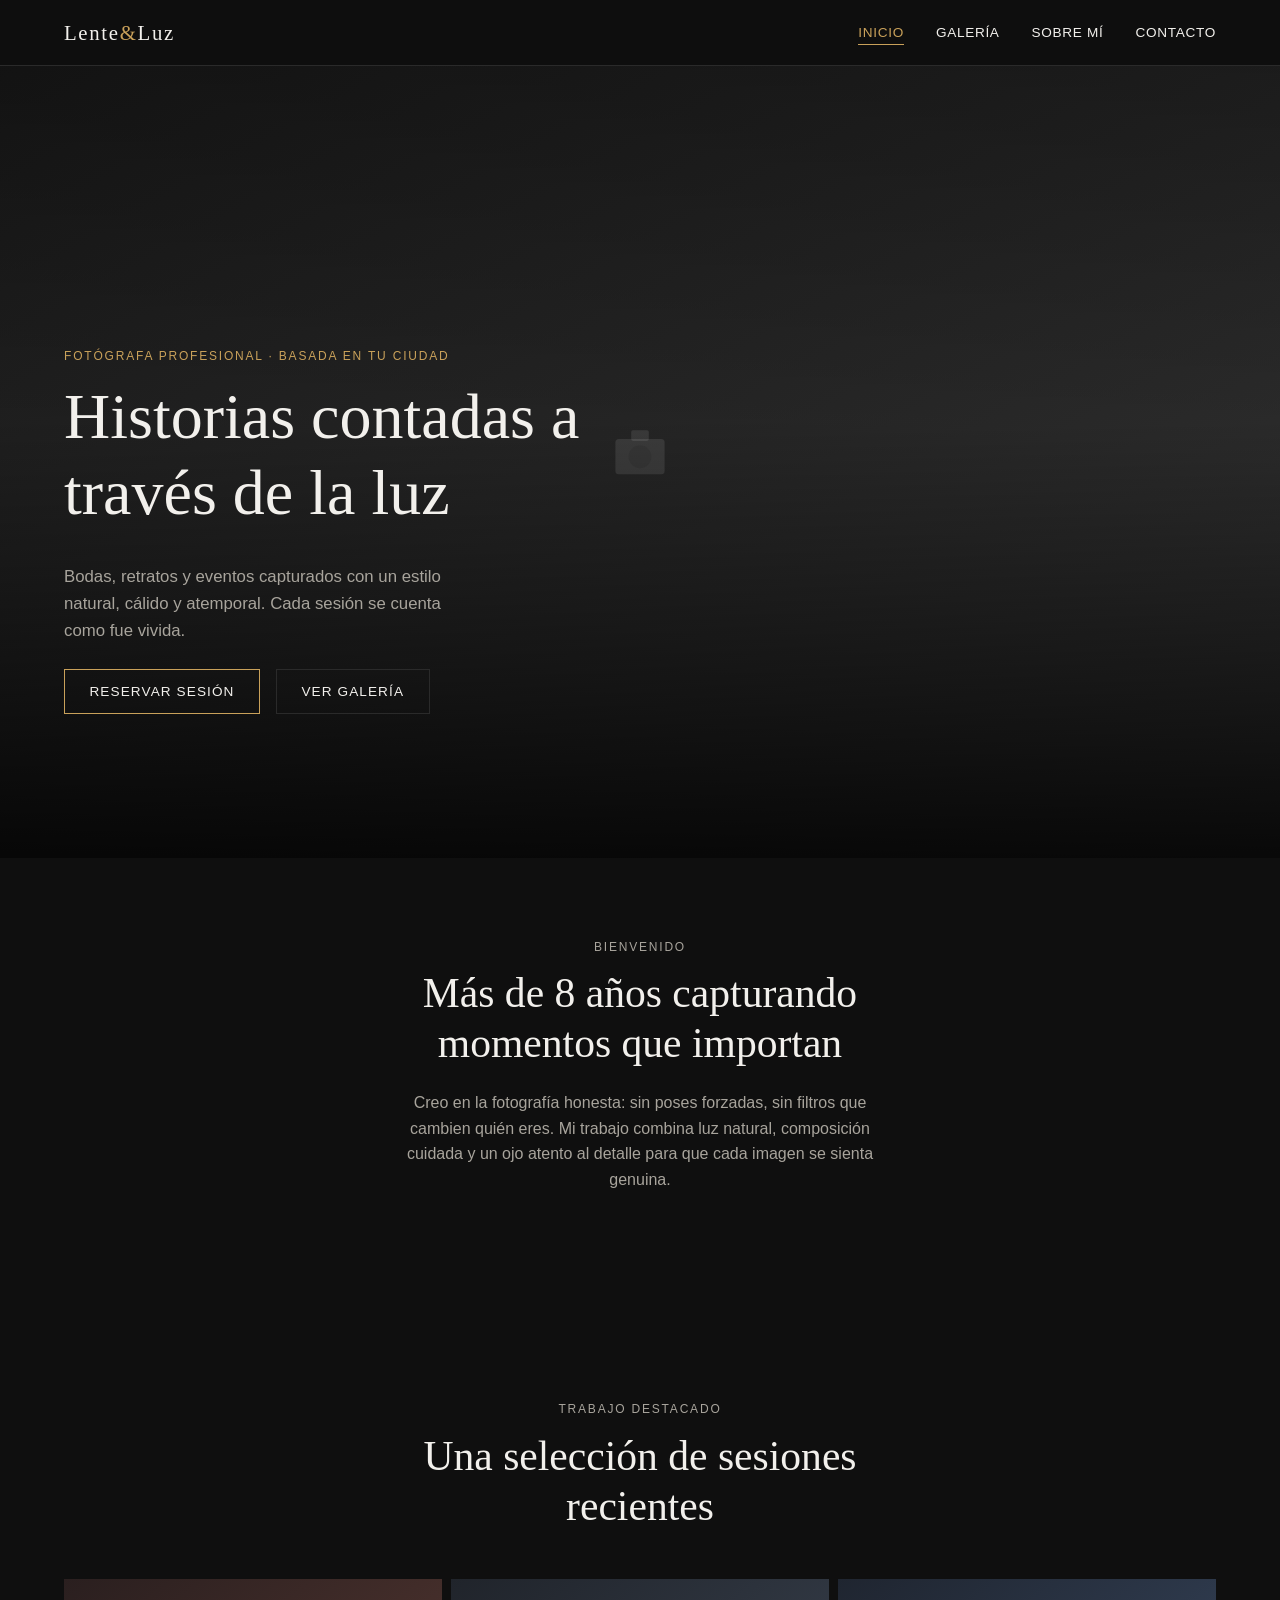
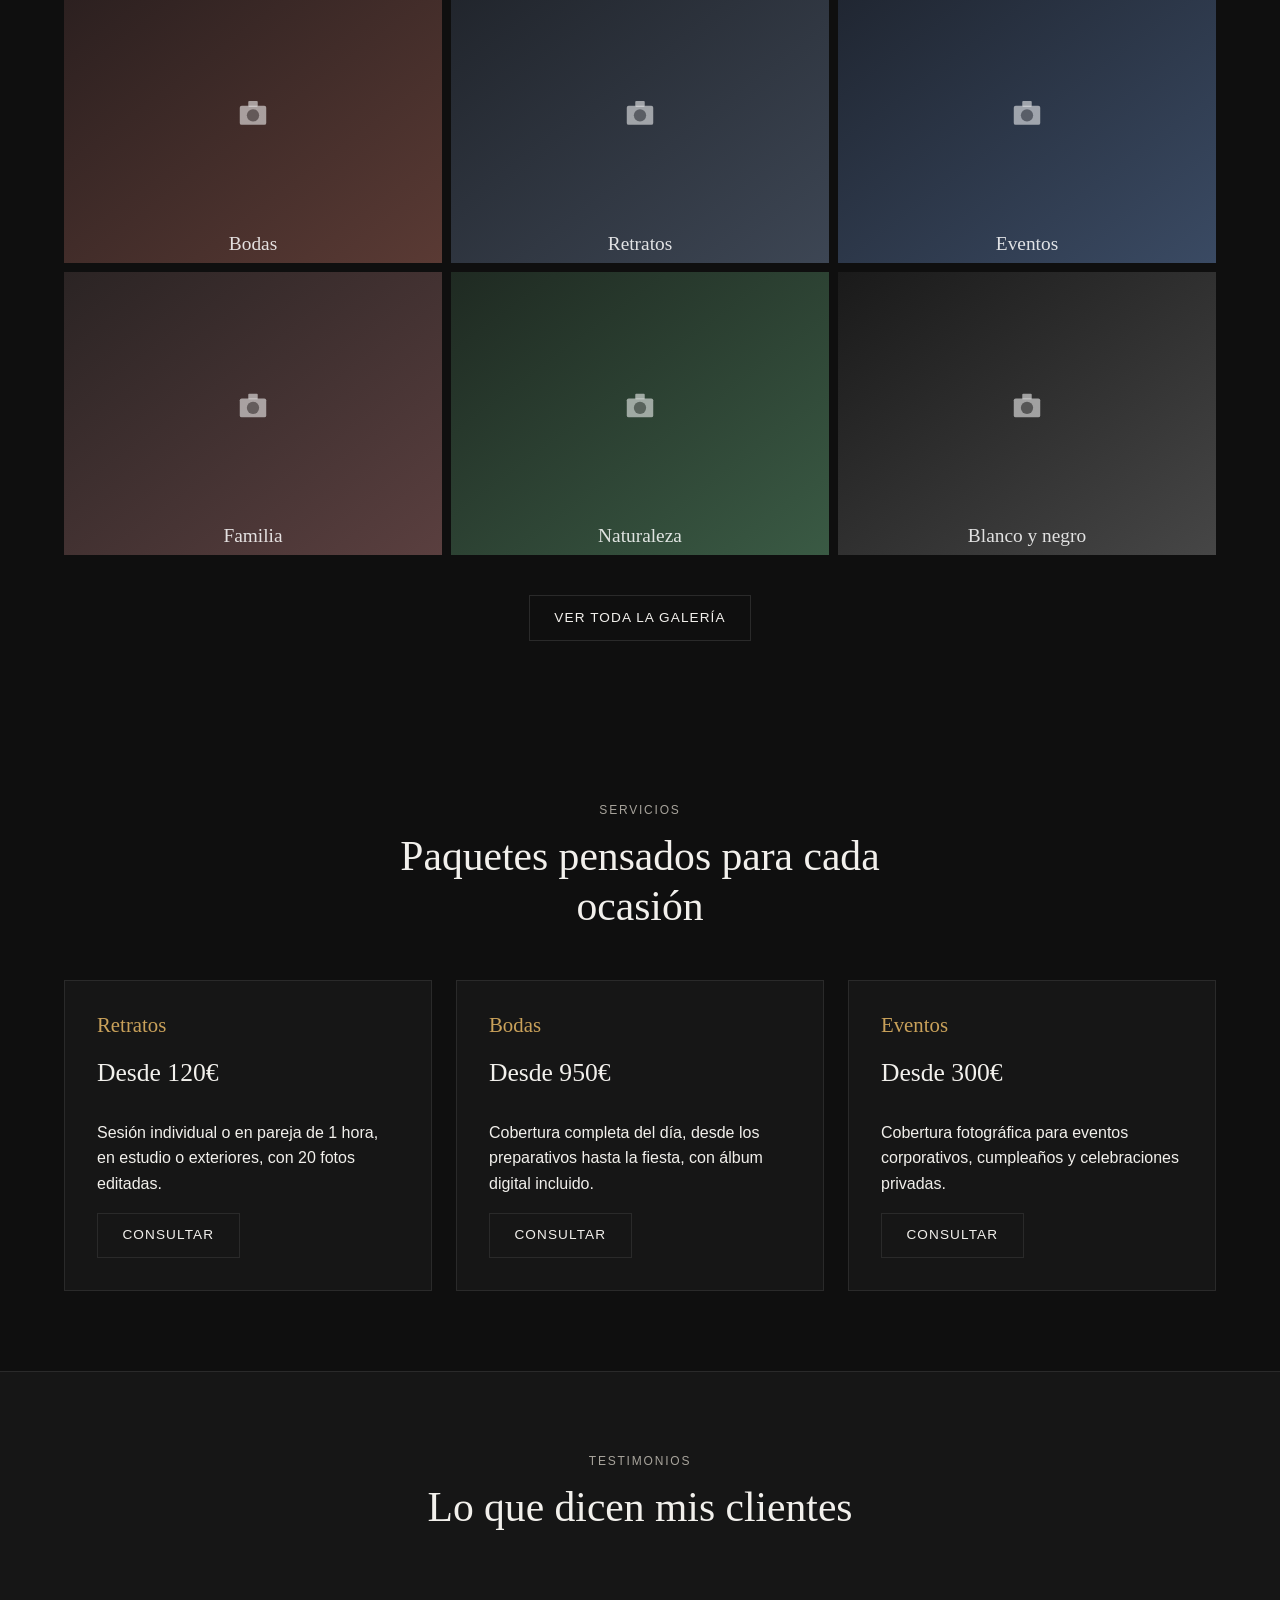
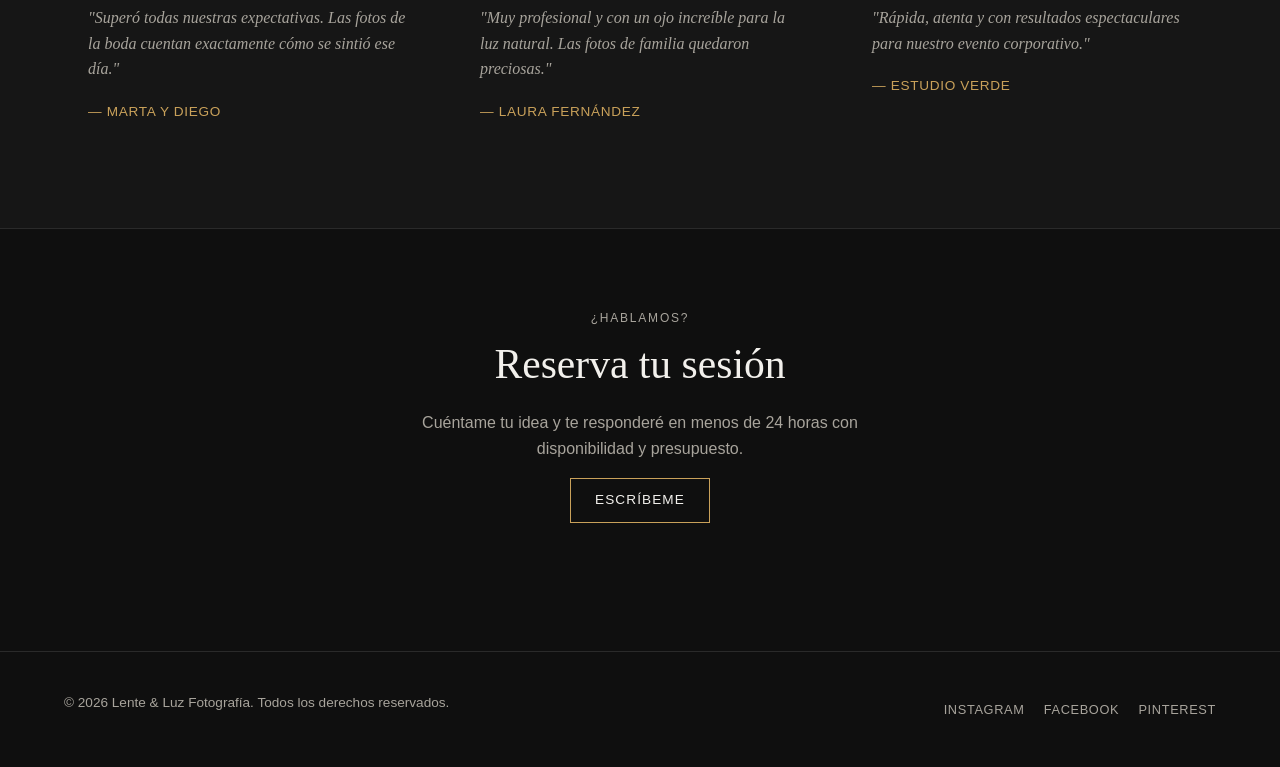
==== index.html @ ced71c70 "Add photography business website Static, dependency-free site (HTML/CSS/vanilla JS) with home, galle" ====
<!DOCTYPE html>
<html lang="es" class="no-js">
<head>
  <meta charset="UTF-8" />
  <meta name="viewport" content="width=device-width, initial-scale=1.0" />
  <title>Lente &amp; Luz Fotografía — Fotógrafa profesional</title>
  <meta name="description" content="Fotografía de bodas, retratos y eventos con un estilo natural y atemporal. Reserva tu sesión hoy." />
  <link rel="icon" href="images/placeholder-6.svg" type="image/svg+xml" />
  <link rel="stylesheet" href="css/style.css" />
  <script>document.documentElement.classList.replace("no-js","js");</script>
</head>
<body>
  <header class="site-header">
    <nav class="nav">
      <a href="index.html" class="nav__brand">Lente<span>&amp;</span>Luz</a>
      <button class="nav__toggle" aria-label="Abrir menú" aria-expanded="false">☰</button>
      <ul class="nav__links">
        <li><a href="index.html" aria-current="page">Inicio</a></li>
        <li><a href="galeria.html">Galería</a></li>
        <li><a href="sobre-mi.html">Sobre mí</a></li>
        <li><a href="contacto.html">Contacto</a></li>
      </ul>
    </nav>
  </header>

  <main>
    <section class="hero" style="background-image: url('images/hero.svg');">
      <div class="hero__content">
        <p class="eyebrow">Fotógrafa profesional · Basada en tu ciudad</p>
        <h1>Historias contadas a través de la luz</h1>
        <p class="hero__tagline">Bodas, retratos y eventos capturados con un estilo natural, cálido y atemporal. Cada sesión se cuenta como fue vivida.</p>
        <div class="hero__actions">
          <a href="contacto.html" class="btn">Reservar sesión</a>
          <a href="galeria.html" class="btn btn--ghost">Ver galería</a>
        </div>
      </div>
    </section>

    <section class="intro">
      <div class="container section-heading reveal">
        <p class="eyebrow">Bienvenido</p>
        <h2>Más de 8 años capturando momentos que importan</h2>
        <p>Creo en la fotografía honesta: sin poses forzadas, sin filtros que cambien quién eres. Mi trabajo combina luz natural, composición cuidada y un ojo atento al detalle para que cada imagen se sienta genuina.</p>
      </div>
    </section>

    <section class="featured">
      <div class="container">
        <div class="section-heading reveal">
          <p class="eyebrow">Trabajo destacado</p>
          <h2>Una selección de sesiones recientes</h2>
        </div>
        <div class="gallery-grid reveal">
          <a class="gallery-item" href="galeria.html">
            <img src="images/placeholder-2.svg" alt="Sesión de boda al atardecer" loading="lazy" width="800" height="600" />
            <span class="gallery-item__caption">Bodas</span>
          </a>
          <a class="gallery-item" href="galeria.html">
            <img src="images/placeholder-1.svg" alt="Retrato en estudio con luz natural" loading="lazy" width="800" height="600" />
            <span class="gallery-item__caption">Retratos</span>
          </a>
          <a class="gallery-item" href="galeria.html">
            <img src="images/placeholder-4.svg" alt="Cobertura de evento corporativo" loading="lazy" width="800" height="600" />
            <span class="gallery-item__caption">Eventos</span>
          </a>
          <a class="gallery-item" href="galeria.html">
            <img src="images/placeholder-9.svg" alt="Sesión familiar en exteriores" loading="lazy" width="800" height="600" />
            <span class="gallery-item__caption">Familia</span>
          </a>
          <a class="gallery-item" href="galeria.html">
            <img src="images/placeholder-3.svg" alt="Paisaje natural al amanecer" loading="lazy" width="800" height="600" />
            <span class="gallery-item__caption">Naturaleza</span>
          </a>
          <a class="gallery-item" href="galeria.html">
            <img src="images/placeholder-6.svg" alt="Retrato artístico en blanco y negro" loading="lazy" width="800" height="600" />
            <span class="gallery-item__caption">Blanco y negro</span>
          </a>
        </div>
        <div style="text-align:center; margin-top: 2.5rem;">
          <a href="galeria.html" class="btn btn--ghost">Ver toda la galería</a>
        </div>
      </div>
    </section>

    <section class="services">
      <div class="container">
        <div class="section-heading reveal">
          <p class="eyebrow">Servicios</p>
          <h2>Paquetes pensados para cada ocasión</h2>
        </div>
        <div class="services-grid reveal">
          <div class="service-card">
            <h3>Retratos</h3>
            <span class="price">Desde 120€</span>
            <p>Sesión individual o en pareja de 1 hora, en estudio o exteriores, con 20 fotos editadas.</p>
            <a href="contacto.html" class="btn btn--ghost">Consultar</a>
          </div>
          <div class="service-card">
            <h3>Bodas</h3>
            <span class="price">Desde 950€</span>
            <p>Cobertura completa del día, desde los preparativos hasta la fiesta, con álbum digital incluido.</p>
            <a href="contacto.html" class="btn btn--ghost">Consultar</a>
          </div>
          <div class="service-card">
            <h3>Eventos</h3>
            <span class="price">Desde 300€</span>
            <p>Cobertura fotográfica para eventos corporativos, cumpleaños y celebraciones privadas.</p>
            <a href="contacto.html" class="btn btn--ghost">Consultar</a>
          </div>
        </div>
      </div>
    </section>

    <section class="testimonials">
      <div class="container">
        <div class="section-heading reveal">
          <p class="eyebrow">Testimonios</p>
          <h2>Lo que dicen mis clientes</h2>
        </div>
        <div class="testimonial-grid reveal">
          <div class="testimonial">
            <p>"Superó todas nuestras expectativas. Las fotos de la boda cuentan exactamente cómo se sintió ese día."</p>
            <cite>— Marta y Diego</cite>
          </div>
          <div class="testimonial">
            <p>"Muy profesional y con un ojo increíble para la luz natural. Las fotos de familia quedaron preciosas."</p>
            <cite>— Laura Fernández</cite>
          </div>
          <div class="testimonial">
            <p>"Rápida, atenta y con resultados espectaculares para nuestro evento corporativo."</p>
            <cite>— Estudio Verde</cite>
          </div>
        </div>
      </div>
    </section>

    <section class="cta">
      <div class="container section-heading reveal">
        <p class="eyebrow">¿Hablamos?</p>
        <h2>Reserva tu sesión</h2>
        <p>Cuéntame tu idea y te responderé en menos de 24 horas con disponibilidad y presupuesto.</p>
        <a href="contacto.html" class="btn">Escríbeme</a>
      </div>
    </section>
  </main>

  <footer class="site-footer">
    <div class="container footer-grid">
      <p>&copy; 2026 Lente &amp; Luz Fotografía. Todos los derechos reservados.</p>
      <ul class="footer-social">
        <li><a href="#" target="_blank" rel="noopener">Instagram</a></li>
        <li><a href="#" target="_blank" rel="noopener">Facebook</a></li>
        <li><a href="#" target="_blank" rel="noopener">Pinterest</a></li>
      </ul>
    </div>
  </footer>

  <script src="js/main.js"></script>
</body>
</html>
---- css/style.css ----
/* ============================================
   Variables y reinicio
   ============================================ */
:root {
  --bg: #0f0f0f;
  --bg-alt: #161616;
  --text: #f2f0ec;
  --text-muted: #a8a49c;
  --accent: #c9a15a;
  --border: #2a2a2a;
  --max-width: 1200px;
  --gap: 1.5rem;
  --font-serif: Georgia, "Times New Roman", serif;
  --font-sans: -apple-system, BlinkMacSystemFont, "Segoe UI", Roboto, Helvetica, Arial, sans-serif;
}

* {
  box-sizing: border-box;
}

html {
  scroll-behavior: smooth;
}

body {
  margin: 0;
  background: var(--bg);
  color: var(--text);
  font-family: var(--font-sans);
  line-height: 1.6;
  -webkit-font-smoothing: antialiased;
}

img {
  max-width: 100%;
  display: block;
}

a {
  color: inherit;
  text-decoration: none;
}

h1, h2, h3 {
  font-family: var(--font-serif);
  font-weight: 400;
  line-height: 1.2;
  margin: 0 0 0.5em;
}

p {
  margin: 0 0 1em;
}

.container {
  max-width: var(--max-width);
  margin: 0 auto;
  padding: 0 1.5rem;
}

.eyebrow {
  text-transform: uppercase;
  letter-spacing: 0.15em;
  font-size: 0.75rem;
  color: var(--accent);
}

.btn {
  display: inline-block;
  border: 1px solid var(--accent);
  color: var(--text);
  padding: 0.8em 1.8em;
  font-size: 0.85rem;
  letter-spacing: 0.08em;
  text-transform: uppercase;
  transition: background 0.25s ease, color 0.25s ease;
}

.btn:hover,
.btn:focus-visible {
  background: var(--accent);
  color: #1a1a1a;
}

.btn--ghost {
  border-color: var(--border);
}

.btn--ghost:hover,
.btn--ghost:focus-visible {
  background: var(--text);
  border-color: var(--text);
  color: #1a1a1a;
}

/* ============================================
   Encabezado / navegación
   ============================================ */
.site-header {
  position: sticky;
  top: 0;
  z-index: 50;
  background: rgba(15, 15, 15, 0.9);
  backdrop-filter: blur(6px);
  border-bottom: 1px solid var(--border);
}

.nav {
  display: flex;
  align-items: center;
  justify-content: space-between;
  padding: 1rem 1.5rem;
  max-width: var(--max-width);
  margin: 0 auto;
}

.nav__brand {
  font-family: var(--font-serif);
  font-size: 1.3rem;
  letter-spacing: 0.08em;
}

.nav__brand span {
  color: var(--accent);
}

.nav__links {
  display: flex;
  gap: 2rem;
  list-style: none;
  margin: 0;
  padding: 0;
  font-size: 0.85rem;
  letter-spacing: 0.05em;
  text-transform: uppercase;
}

.nav__links a {
  padding-bottom: 4px;
  border-bottom: 1px solid transparent;
  transition: border-color 0.2s ease, color 0.2s ease;
}

.nav__links a:hover,
.nav__links a[aria-current="page"] {
  color: var(--accent);
  border-color: var(--accent);
}

.nav__toggle {
  display: none;
  background: none;
  border: 1px solid var(--border);
  color: var(--text);
  font-size: 1.2rem;
  padding: 0.35em 0.6em;
  cursor: pointer;
}

@media (max-width: 720px) {
  .nav__toggle {
    display: block;
  }

  .nav__links {
    position: absolute;
    top: 100%;
    left: 0;
    right: 0;
    flex-direction: column;
    gap: 0;
    background: var(--bg-alt);
    border-bottom: 1px solid var(--border);
    max-height: 0;
    overflow: hidden;
    transition: max-height 0.25s ease;
  }

  .nav__links.is-open {
    max-height: 300px;
  }

  .nav__links a {
    display: block;
    padding: 1rem 1.5rem;
    border-bottom: 1px solid var(--border);
  }
}

/* ============================================
   Hero
   ============================================ */
.hero {
  position: relative;
  min-height: 88vh;
  display: flex;
  align-items: flex-end;
  background-size: cover;
  background-position: center;
  background-repeat: no-repeat;
}

.hero::after {
  content: "";
  position: absolute;
  inset: 0;
  background: linear-gradient(to top, rgba(0, 0, 0, 0.85) 0%, rgba(0, 0, 0, 0.15) 55%, rgba(0, 0, 0, 0.35) 100%);
}

.hero__content {
  position: relative;
  z-index: 1;
  padding: 3rem 1.5rem 4rem;
  max-width: var(--max-width);
  margin: 0 auto;
  width: 100%;
}

.hero h1 {
  font-size: clamp(2.2rem, 5vw, 4rem);
  max-width: 18ch;
}

.hero__tagline {
  color: var(--text-muted);
  max-width: 45ch;
  font-size: 1.05rem;
}

.hero__actions {
  display: flex;
  gap: 1rem;
  flex-wrap: wrap;
  margin-top: 1.5rem;
}

/* ============================================
   Secciones genéricas
   ============================================ */
section {
  padding: 5rem 0;
}

.section-heading {
  text-align: center;
  max-width: 60ch;
  margin: 0 auto 3rem;
}

.section-heading h2 {
  font-size: clamp(1.8rem, 3.5vw, 2.6rem);
}

.section-heading p {
  color: var(--text-muted);
}

/* ============================================
   Galería
   ============================================ */
.gallery-filters {
  display: flex;
  flex-wrap: wrap;
  justify-content: center;
  gap: 0.6rem;
  margin-bottom: 2.5rem;
}

.gallery-filters button {
  background: none;
  border: 1px solid var(--border);
  color: var(--text-muted);
  padding: 0.5em 1.2em;
  font-size: 0.8rem;
  text-transform: uppercase;
  letter-spacing: 0.05em;
  cursor: pointer;
  transition: all 0.2s ease;
}

.gallery-filters button:hover,
.gallery-filters button.is-active {
  border-color: var(--accent);
  color: var(--accent);
}

.gallery-grid {
  display: grid;
  grid-template-columns: repeat(3, 1fr);
  gap: 0.6rem;
}

@media (max-width: 860px) {
  .gallery-grid {
    grid-template-columns: repeat(2, 1fr);
  }
}

@media (max-width: 520px) {
  .gallery-grid {
    grid-template-columns: 1fr;
  }
}

.gallery-item {
  position: relative;
  overflow: hidden;
  aspect-ratio: 4 / 3;
  cursor: pointer;
  background: var(--bg-alt);
}

.gallery-item img {
  width: 100%;
  height: 100%;
  object-fit: cover;
  transition: transform 0.4s ease;
}

.gallery-item:hover img {
  transform: scale(1.06);
}

.gallery-item__caption {
  position: absolute;
  inset: auto 0 0 0;
  padding: 0.9rem 1rem;
  background: linear-gradient(to top, rgba(0, 0, 0, 0.8), transparent);
  font-size: 0.8rem;
  letter-spacing: 0.05em;
  text-transform: uppercase;
  opacity: 0;
  transform: translateY(8px);
  transition: opacity 0.25s ease, transform 0.25s ease;
}

.gallery-item:hover .gallery-item__caption {
  opacity: 1;
  transform: translateY(0);
}

/* Lightbox */
.lightbox {
  position: fixed;
  inset: 0;
  z-index: 100;
  display: none;
  align-items: center;
  justify-content: center;
  background: rgba(5, 5, 5, 0.94);
  padding: 2rem;
}

.lightbox.is-open {
  display: flex;
}

.lightbox img {
  max-width: 90vw;
  max-height: 80vh;
  object-fit: contain;
}

.lightbox__close,
.lightbox__prev,
.lightbox__next {
  position: absolute;
  background: none;
  border: 1px solid var(--border);
  color: var(--text);
  cursor: pointer;
  font-size: 1.4rem;
  padding: 0.4em 0.8em;
}

.lightbox__close {
  top: 1.5rem;
  right: 1.5rem;
}

.lightbox__prev {
  left: 1.5rem;
  top: 50%;
  transform: translateY(-50%);
}

.lightbox__next {
  right: 1.5rem;
  top: 50%;
  transform: translateY(-50%);
}

/* ============================================
   Sobre mí
   ============================================ */
.about-grid {
  display: grid;
  grid-template-columns: 0.9fr 1.1fr;
  gap: 3rem;
  align-items: center;
}

@media (max-width: 800px) {
  .about-grid {
    grid-template-columns: 1fr;
  }
}

.about-grid img {
  width: 100%;
}

.stats {
  display: flex;
  gap: 2.5rem;
  margin-top: 2rem;
  flex-wrap: wrap;
}

.stats__item strong {
  display: block;
  font-family: var(--font-serif);
  font-size: 2rem;
  color: var(--accent);
}

.stats__item span {
  font-size: 0.8rem;
  text-transform: uppercase;
  letter-spacing: 0.05em;
  color: var(--text-muted);
}

/* ============================================
   Servicios
   ============================================ */
.services-grid {
  display: grid;
  grid-template-columns: repeat(3, 1fr);
  gap: var(--gap);
}

@media (max-width: 860px) {
  .services-grid {
    grid-template-columns: 1fr;
  }
}

.service-card {
  border: 1px solid var(--border);
  padding: 2rem;
  background: var(--bg-alt);
}

.service-card h3 {
  font-size: 1.3rem;
  color: var(--accent);
}

.service-card .price {
  display: block;
  margin: 0.6em 0 1em;
  font-family: var(--font-serif);
  font-size: 1.6rem;
}

/* ============================================
   Testimonios
   ============================================ */
.testimonials {
  background: var(--bg-alt);
  border-top: 1px solid var(--border);
  border-bottom: 1px solid var(--border);
}

.testimonial-grid {
  display: grid;
  grid-template-columns: repeat(3, 1fr);
  gap: var(--gap);
}

@media (max-width: 860px) {
  .testimonial-grid {
    grid-template-columns: 1fr;
  }
}

.testimonial {
  padding: 1.5rem;
}

.testimonial p {
  font-family: var(--font-serif);
  font-style: italic;
  color: var(--text-muted);
}

.testimonial cite {
  font-style: normal;
  font-size: 0.85rem;
  text-transform: uppercase;
  letter-spacing: 0.05em;
  color: var(--accent);
}

/* ============================================
   Contacto
   ============================================ */
.contact-grid {
  display: grid;
  grid-template-columns: 1fr 1fr;
  gap: 3rem;
}

@media (max-width: 800px) {
  .contact-grid {
    grid-template-columns: 1fr;
  }
}

.form-field {
  margin-bottom: 1.2rem;
}

.form-field label {
  display: block;
  font-size: 0.8rem;
  text-transform: uppercase;
  letter-spacing: 0.05em;
  color: var(--text-muted);
  margin-bottom: 0.4em;
}

.form-field input,
.form-field select,
.form-field textarea {
  width: 100%;
  background: var(--bg-alt);
  border: 1px solid var(--border);
  color: var(--text);
  padding: 0.7em 0.9em;
  font-family: inherit;
  font-size: 1rem;
}

.form-field input:focus,
.form-field select:focus,
.form-field textarea:focus {
  outline: none;
  border-color: var(--accent);
}

.form-note {
  font-size: 0.8rem;
  color: var(--text-muted);
  margin-top: 1rem;
}

.contact-info dt {
  color: var(--accent);
  text-transform: uppercase;
  font-size: 0.75rem;
  letter-spacing: 0.05em;
  margin-top: 1.4rem;
}

.contact-info dd {
  margin: 0.3em 0 0;
  color: var(--text-muted);
}

.contact-info dt:first-child {
  margin-top: 0;
}

/* ============================================
   Pie de página
   ============================================ */
.site-footer {
  border-top: 1px solid var(--border);
  padding: 2.5rem 0;
  color: var(--text-muted);
  font-size: 0.85rem;
}

.footer-grid {
  display: flex;
  justify-content: space-between;
  align-items: center;
  flex-wrap: wrap;
  gap: 1rem;
}

.footer-social {
  display: flex;
  gap: 1.2rem;
  list-style: none;
  padding: 0;
  margin: 0;
  text-transform: uppercase;
  letter-spacing: 0.05em;
  font-size: 0.8rem;
}

.footer-social a:hover {
  color: var(--accent);
}

/* ============================================
   Página interior (encabezado simple)
   ============================================ */
.page-header {
  padding: 4rem 0 2rem;
  text-align: center;
  border-bottom: 1px solid var(--border);
}

.page-header h1 {
  font-size: clamp(2rem, 4vw, 3rem);
}

.page-header p {
  color: var(--text-muted);
  max-width: 55ch;
  margin: 0 auto;
}

/* Utilidades */
.reveal {
  transition: opacity 0.6s ease, transform 0.6s ease;
}

/* Solo se oculta antes de aparecer si JS confirmó que puede revelarlo (ver clase "js" en <html>) */
html.js .reveal {
  opacity: 0;
  transform: translateY(16px);
}

html.js .reveal.is-visible {
  opacity: 1;
  transform: translateY(0);
}
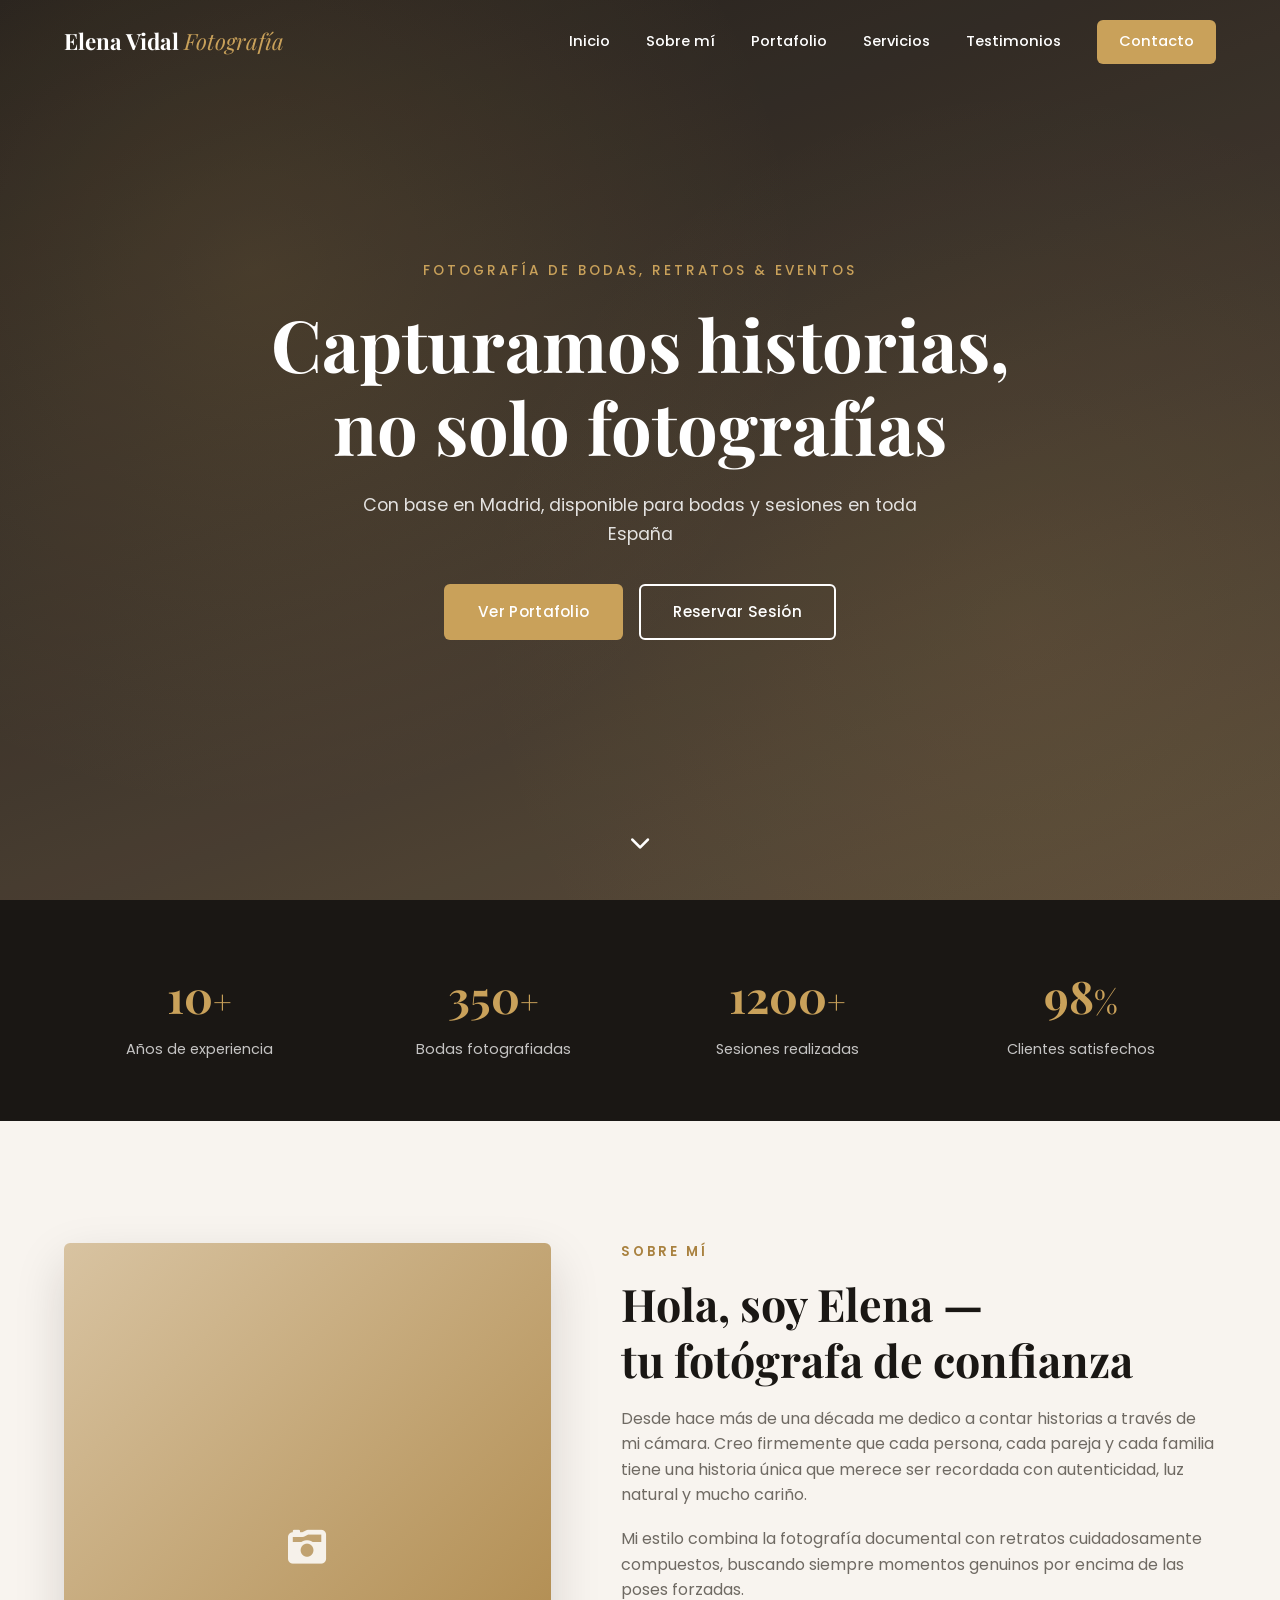
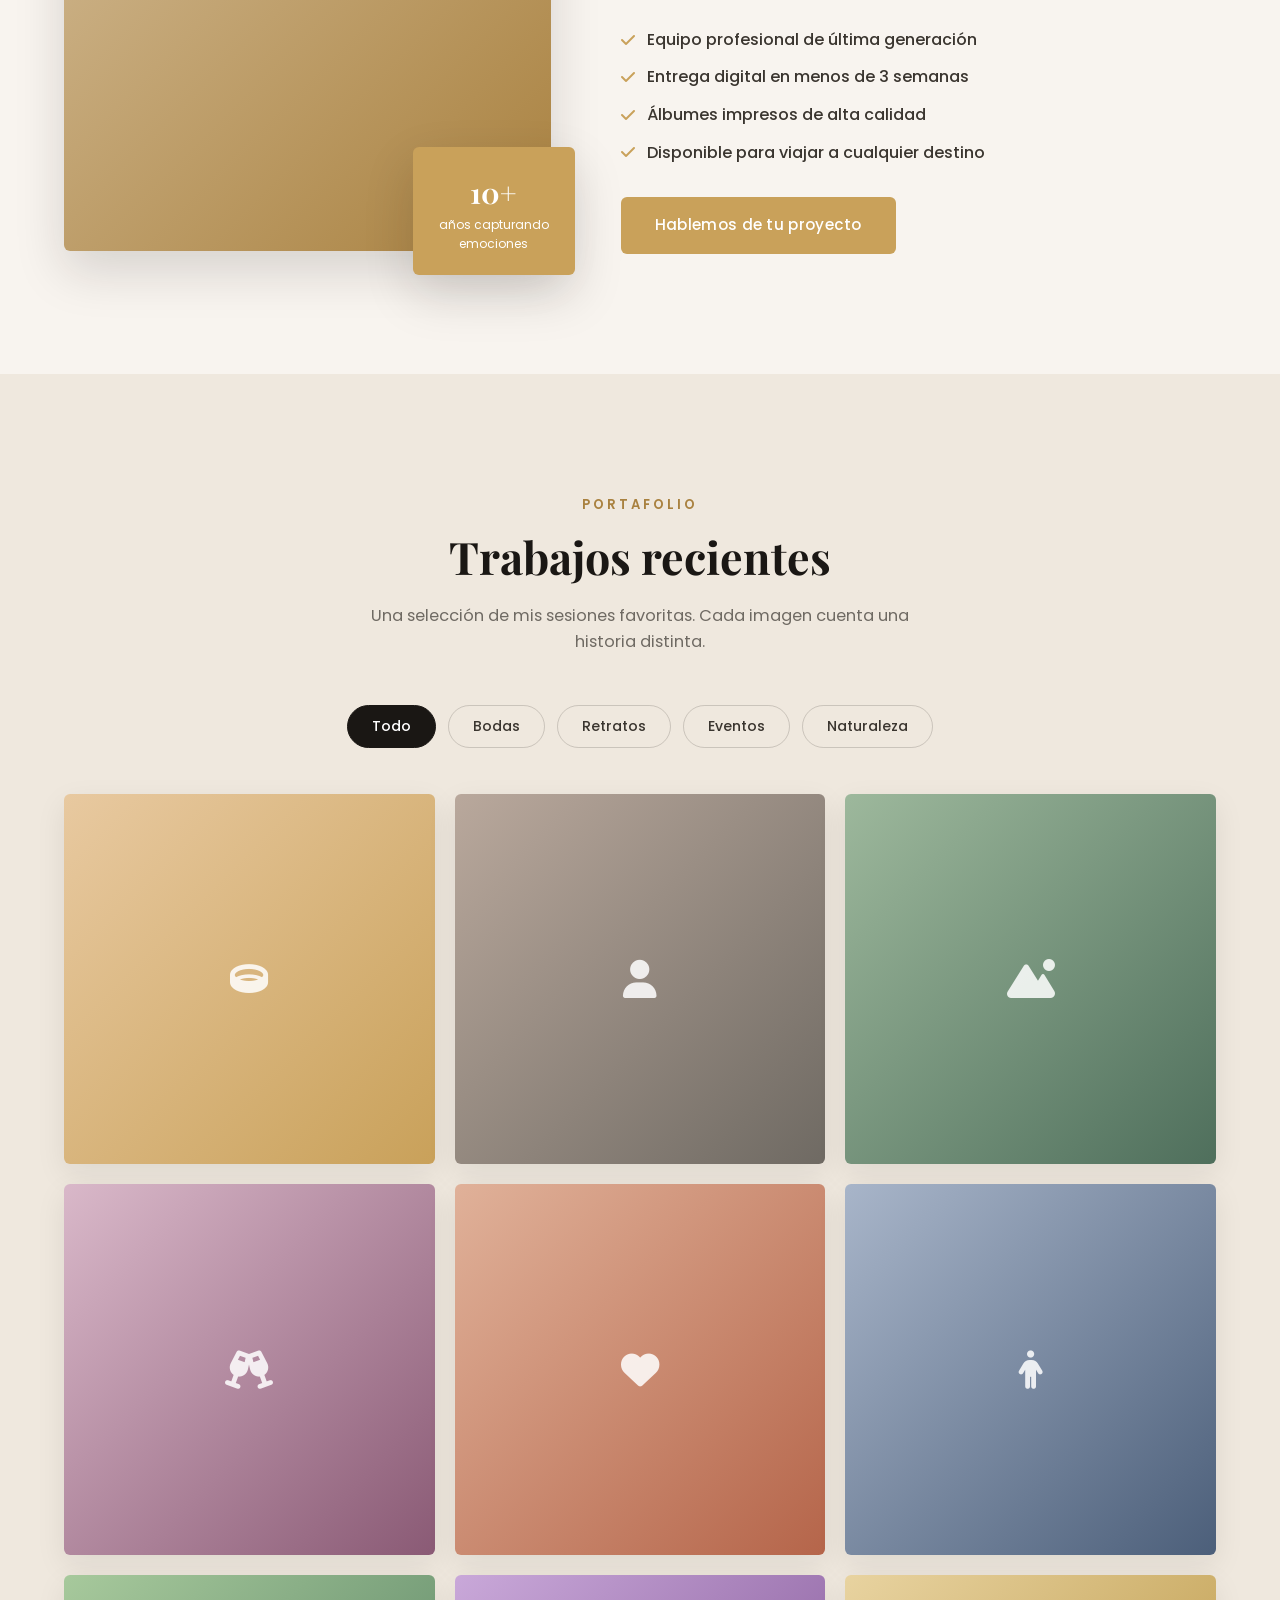
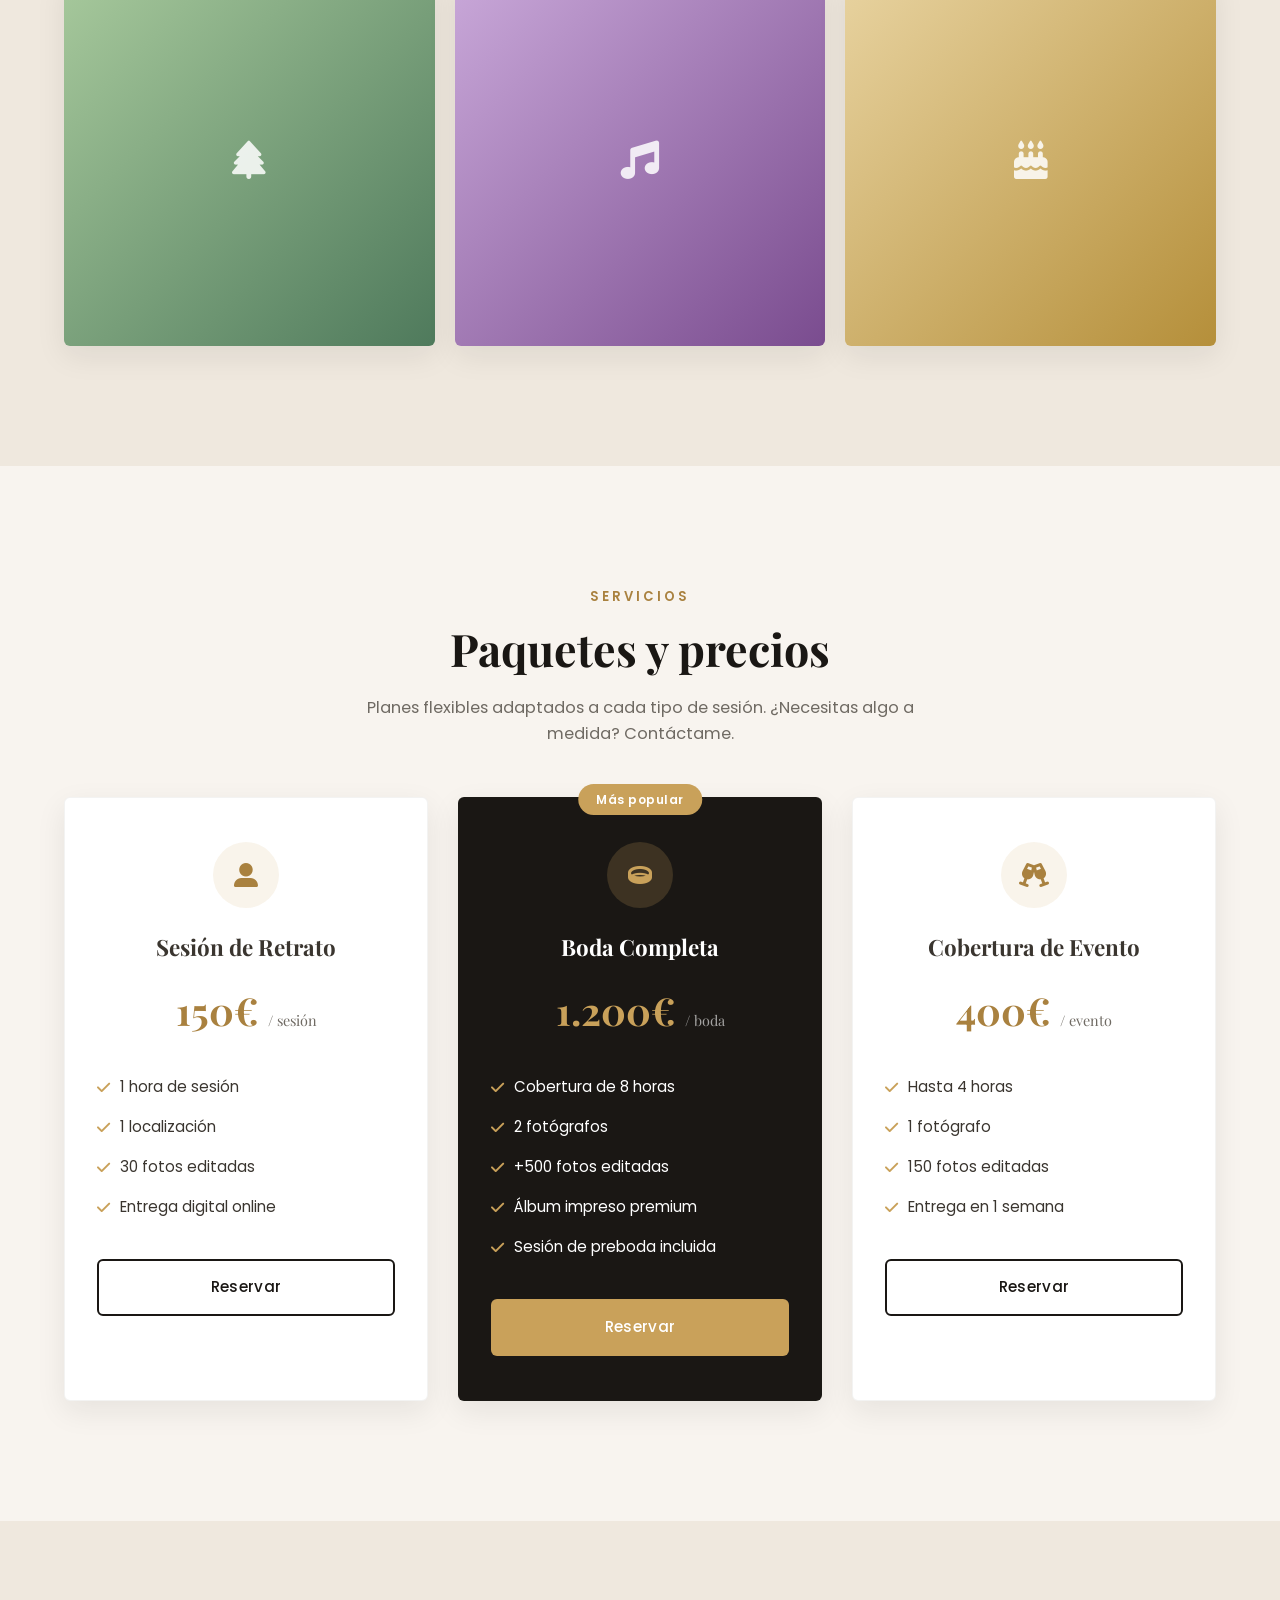
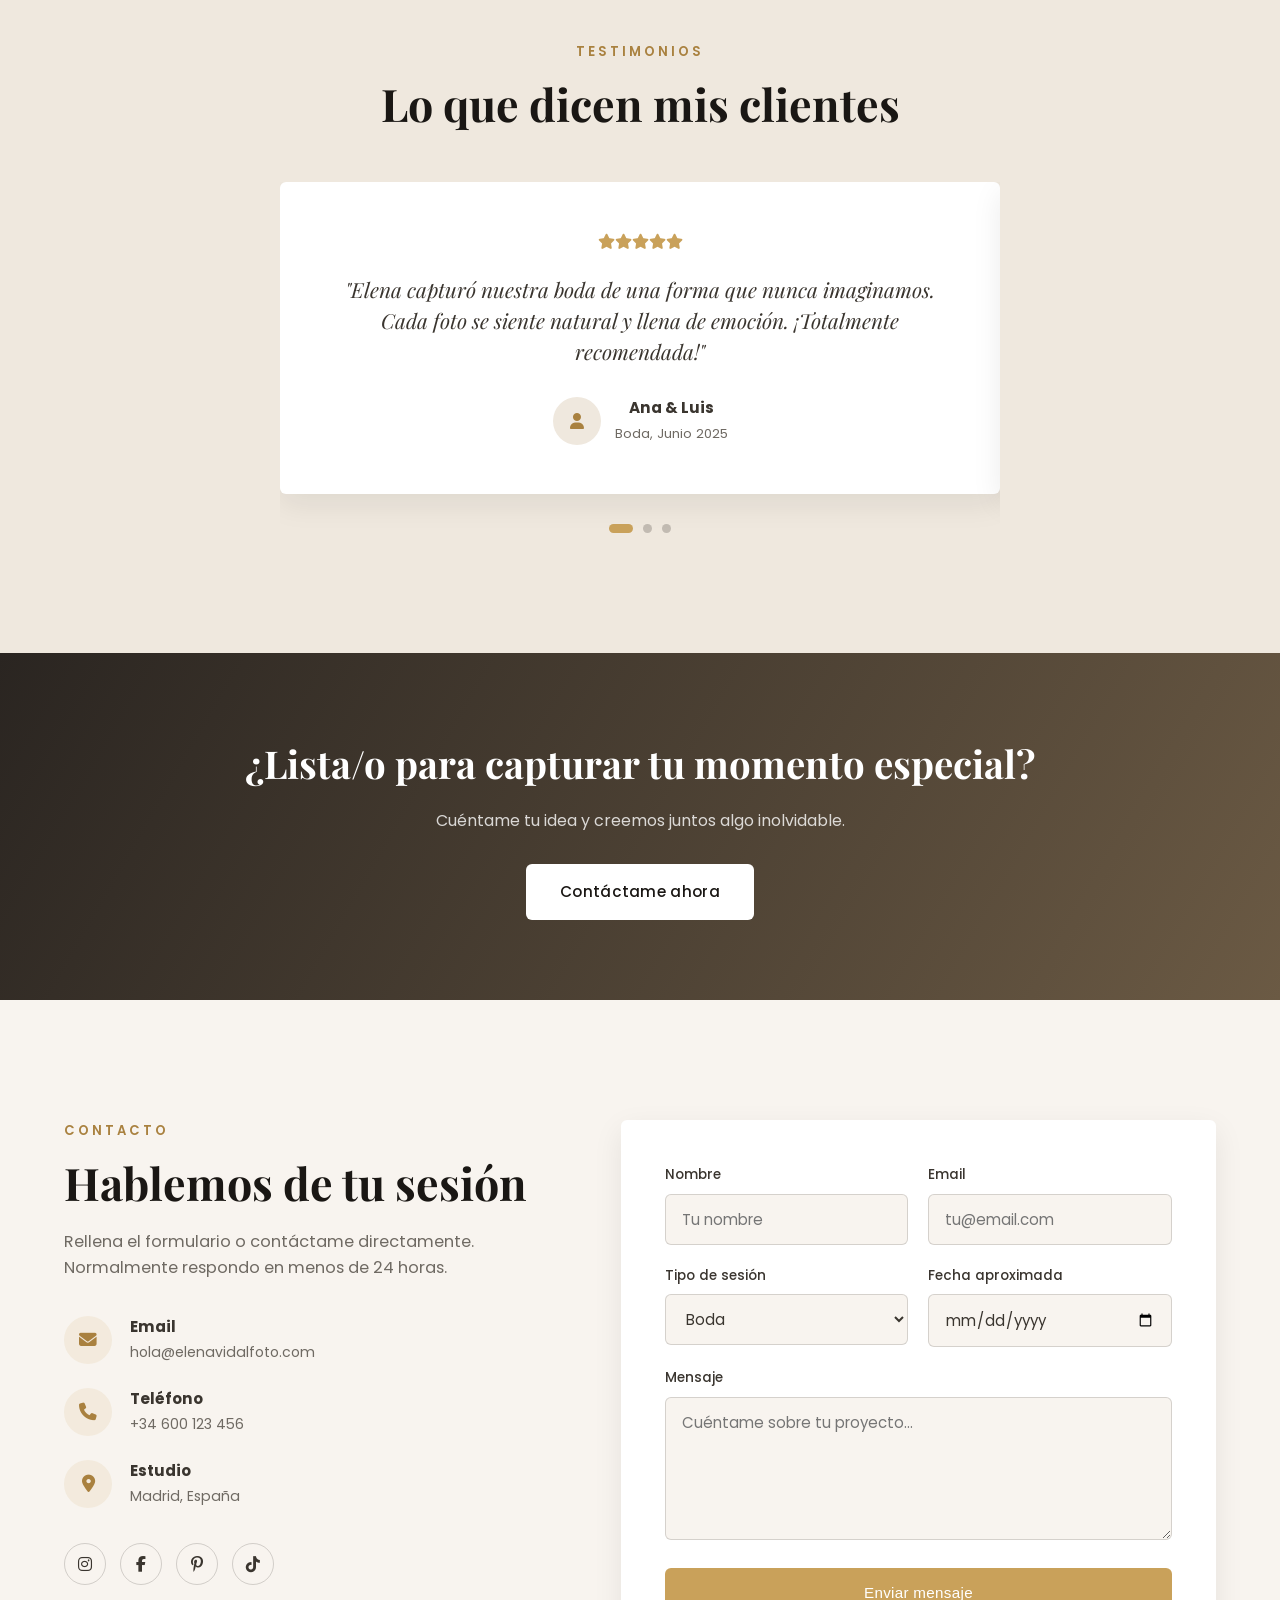
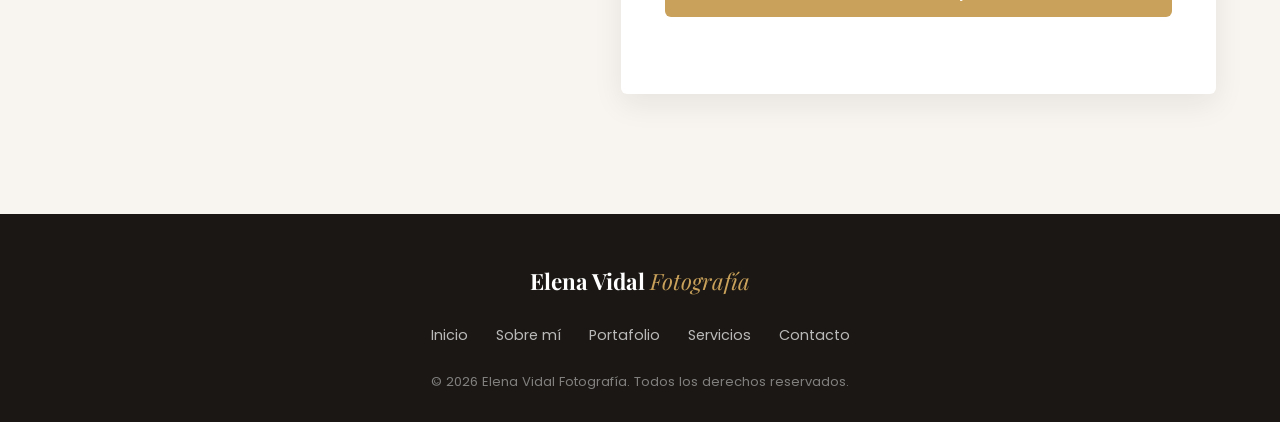
==== commit ac4a89df: "Add photography business website Static one-page site (HTML/CSS/JS, no build step) with hero, about," ====
--- a/index.html
+++ b/index.html
@@ -1,160 +1,366 @@
 <!DOCTYPE html>
-<html lang="es" class="no-js">
+<html lang="es">
 <head>
-  <meta charset="UTF-8" />
-  <meta name="viewport" content="width=device-width, initial-scale=1.0" />
-  <title>Lente &amp; Luz Fotografía — Fotógrafa profesional</title>
-  <meta name="description" content="Fotografía de bodas, retratos y eventos con un estilo natural y atemporal. Reserva tu sesión hoy." />
-  <link rel="icon" href="images/placeholder-6.svg" type="image/svg+xml" />
-  <link rel="stylesheet" href="css/style.css" />
-  <script>document.documentElement.classList.replace("no-js","js");</script>
+<meta charset="UTF-8">
+<meta name="viewport" content="width=device-width, initial-scale=1.0">
+<title>Elena Vidal Fotografía | Fotógrafa Profesional</title>
+<meta name="description" content="Fotógrafa profesional especializada en bodas, retratos y eventos. Capturando momentos que duran para siempre.">
+
+<link rel="preconnect" href="https://fonts.googleapis.com">
+<link rel="preconnect" href="https://fonts.gstatic.com" crossorigin>
+<link href="https://fonts.googleapis.com/css2?family=Playfair+Display:wght@400;500;600;700;800&family=Poppins:wght@300;400;500;600;700&display=swap" rel="stylesheet">
+<link rel="stylesheet" href="https://cdnjs.cloudflare.com/ajax/libs/font-awesome/6.5.1/css/all.min.css">
+<link rel="stylesheet" href="css/style.css">
 </head>
 <body>
-  <header class="site-header">
-    <nav class="nav">
-      <a href="index.html" class="nav__brand">Lente<span>&amp;</span>Luz</a>
-      <button class="nav__toggle" aria-label="Abrir menú" aria-expanded="false">☰</button>
-      <ul class="nav__links">
-        <li><a href="index.html" aria-current="page">Inicio</a></li>
-        <li><a href="galeria.html">Galería</a></li>
-        <li><a href="sobre-mi.html">Sobre mí</a></li>
-        <li><a href="contacto.html">Contacto</a></li>
+
+<!-- Preloader -->
+<div class="preloader" id="preloader">
+  <div class="preloader-camera"><i class="fa-solid fa-camera"></i></div>
+</div>
+
+<!-- Header -->
+<header class="header" id="header">
+  <div class="container header-inner">
+    <a href="#inicio" class="logo">Elena Vidal <span>Fotografía</span></a>
+    <nav class="nav" id="nav">
+      <a href="#inicio" class="nav-link">Inicio</a>
+      <a href="#sobre-mi" class="nav-link">Sobre mí</a>
+      <a href="#portafolio" class="nav-link">Portafolio</a>
+      <a href="#servicios" class="nav-link">Servicios</a>
+      <a href="#testimonios" class="nav-link">Testimonios</a>
+      <a href="#contacto" class="nav-link nav-cta">Contacto</a>
+    </nav>
+    <button class="hamburger" id="hamburger" aria-label="Abrir menú">
+      <span></span><span></span><span></span>
+    </button>
+  </div>
+</header>
+
+<!-- Hero -->
+<section class="hero" id="inicio">
+  <div class="hero-overlay"></div>
+  <div class="container hero-content" data-aos>
+    <p class="hero-kicker">Fotografía de bodas, retratos &amp; eventos</p>
+    <h1 class="hero-title">Capturamos historias,<br> no solo fotografías</h1>
+    <p class="hero-subtitle">Con base en Madrid, disponible para bodas y sesiones en toda España</p>
+    <div class="hero-actions">
+      <a href="#portafolio" class="btn btn-primary">Ver Portafolio</a>
+      <a href="#contacto" class="btn btn-outline">Reservar Sesión</a>
+    </div>
+  </div>
+  <a href="#sobre-mi" class="scroll-down" aria-label="Desplazarse hacia abajo"><i class="fa-solid fa-chevron-down"></i></a>
+</section>
+
+<!-- Stats strip -->
+<section class="stats">
+  <div class="container stats-grid">
+    <div class="stat-item" data-aos>
+      <span class="stat-number" data-count="10">0</span><span class="stat-plus">+</span>
+      <p>Años de experiencia</p>
+    </div>
+    <div class="stat-item" data-aos>
+      <span class="stat-number" data-count="350">0</span><span class="stat-plus">+</span>
+      <p>Bodas fotografiadas</p>
+    </div>
+    <div class="stat-item" data-aos>
+      <span class="stat-number" data-count="1200">0</span><span class="stat-plus">+</span>
+      <p>Sesiones realizadas</p>
+    </div>
+    <div class="stat-item" data-aos>
+      <span class="stat-number" data-count="98">0</span><span class="stat-plus">%</span>
+      <p>Clientes satisfechos</p>
+    </div>
+  </div>
+</section>
+
+<!-- Sobre mí -->
+<section class="about" id="sobre-mi">
+  <div class="container about-grid">
+    <div class="about-image" data-aos>
+      <div class="about-image-frame">
+        <div class="ph-image ph-portrait"><i class="fa-solid fa-camera-retro"></i></div>
+      </div>
+      <div class="about-badge">
+        <strong>10+</strong>
+        <span>años capturando emociones</span>
+      </div>
+    </div>
+    <div class="about-content" data-aos>
+      <p class="section-kicker">Sobre mí</p>
+      <h2 class="section-title">Hola, soy Elena — <br>tu fotógrafa de confianza</h2>
+      <p class="about-text">
+        Desde hace más de una década me dedico a contar historias a través de mi cámara.
+        Creo firmemente que cada persona, cada pareja y cada familia tiene una historia única
+        que merece ser recordada con autenticidad, luz natural y mucho cariño.
+      </p>
+      <p class="about-text">
+        Mi estilo combina la fotografía documental con retratos cuidadosamente compuestos,
+        buscando siempre momentos genuinos por encima de las poses forzadas.
+      </p>
+      <ul class="about-list">
+        <li><i class="fa-solid fa-check"></i> Equipo profesional de última generación</li>
+        <li><i class="fa-solid fa-check"></i> Entrega digital en menos de 3 semanas</li>
+        <li><i class="fa-solid fa-check"></i> Álbumes impresos de alta calidad</li>
+        <li><i class="fa-solid fa-check"></i> Disponible para viajar a cualquier destino</li>
       </ul>
+      <a href="#contacto" class="btn btn-primary">Hablemos de tu proyecto</a>
+    </div>
+  </div>
+</section>
+
+<!-- Portafolio -->
+<section class="portfolio" id="portafolio">
+  <div class="container">
+    <div class="section-header center" data-aos>
+      <p class="section-kicker">Portafolio</p>
+      <h2 class="section-title">Trabajos recientes</h2>
+      <p class="section-desc">Una selección de mis sesiones favoritas. Cada imagen cuenta una historia distinta.</p>
+    </div>
+
+    <div class="filters" data-aos>
+      <button class="filter-btn active" data-filter="all">Todo</button>
+      <button class="filter-btn" data-filter="bodas">Bodas</button>
+      <button class="filter-btn" data-filter="retratos">Retratos</button>
+      <button class="filter-btn" data-filter="eventos">Eventos</button>
+      <button class="filter-btn" data-filter="naturaleza">Naturaleza</button>
+    </div>
+
+    <div class="gallery" id="gallery">
+      <!-- Gallery items injected/duplicated via markup below -->
+      <div class="gallery-item" data-category="bodas" data-aos>
+        <div class="ph-image ph-1"><i class="fa-solid fa-ring"></i></div>
+        <div class="gallery-overlay"><span>Boda · Ana &amp; Luis</span><i class="fa-solid fa-expand"></i></div>
+      </div>
+      <div class="gallery-item" data-category="retratos" data-aos>
+        <div class="ph-image ph-2"><i class="fa-solid fa-user"></i></div>
+        <div class="gallery-overlay"><span>Retrato · Estudio</span><i class="fa-solid fa-expand"></i></div>
+      </div>
+      <div class="gallery-item" data-category="naturaleza" data-aos>
+        <div class="ph-image ph-3"><i class="fa-solid fa-mountain-sun"></i></div>
+        <div class="gallery-overlay"><span>Paisaje · Pirineos</span><i class="fa-solid fa-expand"></i></div>
+      </div>
+      <div class="gallery-item" data-category="eventos" data-aos>
+        <div class="ph-image ph-4"><i class="fa-solid fa-champagne-glasses"></i></div>
+        <div class="gallery-overlay"><span>Evento · Corporativo</span><i class="fa-solid fa-expand"></i></div>
+      </div>
+      <div class="gallery-item" data-category="bodas" data-aos>
+        <div class="ph-image ph-5"><i class="fa-solid fa-heart"></i></div>
+        <div class="gallery-overlay"><span>Boda · Marta &amp; Carlos</span><i class="fa-solid fa-expand"></i></div>
+      </div>
+      <div class="gallery-item" data-category="retratos" data-aos>
+        <div class="ph-image ph-6"><i class="fa-solid fa-person"></i></div>
+        <div class="gallery-overlay"><span>Retrato · Exterior</span><i class="fa-solid fa-expand"></i></div>
+      </div>
+      <div class="gallery-item" data-category="naturaleza" data-aos>
+        <div class="ph-image ph-7"><i class="fa-solid fa-tree"></i></div>
+        <div class="gallery-overlay"><span>Naturaleza · Bosque</span><i class="fa-solid fa-expand"></i></div>
+      </div>
+      <div class="gallery-item" data-category="eventos" data-aos>
+        <div class="ph-image ph-8"><i class="fa-solid fa-music"></i></div>
+        <div class="gallery-overlay"><span>Evento · Concierto</span><i class="fa-solid fa-expand"></i></div>
+      </div>
+      <div class="gallery-item" data-category="bodas" data-aos>
+        <div class="ph-image ph-9"><i class="fa-solid fa-cake-candles"></i></div>
+        <div class="gallery-overlay"><span>Boda · Celebración</span><i class="fa-solid fa-expand"></i></div>
+      </div>
+    </div>
+  </div>
+</section>
+
+<!-- Servicios -->
+<section class="services" id="servicios">
+  <div class="container">
+    <div class="section-header center" data-aos>
+      <p class="section-kicker">Servicios</p>
+      <h2 class="section-title">Paquetes y precios</h2>
+      <p class="section-desc">Planes flexibles adaptados a cada tipo de sesión. ¿Necesitas algo a medida? Contáctame.</p>
+    </div>
+
+    <div class="pricing-grid">
+      <div class="pricing-card" data-aos>
+        <div class="pricing-icon"><i class="fa-solid fa-user-large"></i></div>
+        <h3>Sesión de Retrato</h3>
+        <p class="pricing-price">150€ <span>/ sesión</span></p>
+        <ul class="pricing-features">
+          <li><i class="fa-solid fa-check"></i> 1 hora de sesión</li>
+          <li><i class="fa-solid fa-check"></i> 1 localización</li>
+          <li><i class="fa-solid fa-check"></i> 30 fotos editadas</li>
+          <li><i class="fa-solid fa-check"></i> Entrega digital online</li>
+        </ul>
+        <a href="#contacto" class="btn btn-outline btn-block">Reservar</a>
+      </div>
+
+      <div class="pricing-card featured" data-aos>
+        <span class="pricing-tag">Más popular</span>
+        <div class="pricing-icon"><i class="fa-solid fa-ring"></i></div>
+        <h3>Boda Completa</h3>
+        <p class="pricing-price">1.200€ <span>/ boda</span></p>
+        <ul class="pricing-features">
+          <li><i class="fa-solid fa-check"></i> Cobertura de 8 horas</li>
+          <li><i class="fa-solid fa-check"></i> 2 fotógrafos</li>
+          <li><i class="fa-solid fa-check"></i> +500 fotos editadas</li>
+          <li><i class="fa-solid fa-check"></i> Álbum impreso premium</li>
+          <li><i class="fa-solid fa-check"></i> Sesión de preboda incluida</li>
+        </ul>
+        <a href="#contacto" class="btn btn-primary btn-block">Reservar</a>
+      </div>
+
+      <div class="pricing-card" data-aos>
+        <div class="pricing-icon"><i class="fa-solid fa-champagne-glasses"></i></div>
+        <h3>Cobertura de Evento</h3>
+        <p class="pricing-price">400€ <span>/ evento</span></p>
+        <ul class="pricing-features">
+          <li><i class="fa-solid fa-check"></i> Hasta 4 horas</li>
+          <li><i class="fa-solid fa-check"></i> 1 fotógrafo</li>
+          <li><i class="fa-solid fa-check"></i> 150 fotos editadas</li>
+          <li><i class="fa-solid fa-check"></i> Entrega en 1 semana</li>
+        </ul>
+        <a href="#contacto" class="btn btn-outline btn-block">Reservar</a>
+      </div>
+    </div>
+  </div>
+</section>
+
+<!-- Testimonios -->
+<section class="testimonials" id="testimonios">
+  <div class="container">
+    <div class="section-header center" data-aos>
+      <p class="section-kicker">Testimonios</p>
+      <h2 class="section-title">Lo que dicen mis clientes</h2>
+    </div>
+
+    <div class="testimonial-slider" data-aos>
+      <div class="testimonial-track" id="testimonialTrack">
+        <div class="testimonial-card">
+          <div class="stars"><i class="fa-solid fa-star"></i><i class="fa-solid fa-star"></i><i class="fa-solid fa-star"></i><i class="fa-solid fa-star"></i><i class="fa-solid fa-star"></i></div>
+          <p>"Elena capturó nuestra boda de una forma que nunca imaginamos. Cada foto se siente natural y llena de emoción. ¡Totalmente recomendada!"</p>
+          <div class="testimonial-author">
+            <div class="avatar"><i class="fa-solid fa-user"></i></div>
+            <div><strong>Ana &amp; Luis</strong><span>Boda, Junio 2025</span></div>
+          </div>
+        </div>
+        <div class="testimonial-card">
+          <div class="stars"><i class="fa-solid fa-star"></i><i class="fa-solid fa-star"></i><i class="fa-solid fa-star"></i><i class="fa-solid fa-star"></i><i class="fa-solid fa-star"></i></div>
+          <p>"Profesional, puntual y con un ojo increíble para el detalle. Mi sesión de retratos corporativos quedó espectacular."</p>
+          <div class="testimonial-author">
+            <div class="avatar"><i class="fa-solid fa-user"></i></div>
+            <div><strong>Roberto Sánchez</strong><span>Retrato corporativo</span></div>
+          </div>
+        </div>
+        <div class="testimonial-card">
+          <div class="stars"><i class="fa-solid fa-star"></i><i class="fa-solid fa-star"></i><i class="fa-solid fa-star"></i><i class="fa-solid fa-star"></i><i class="fa-solid fa-star"></i></div>
+          <p>"Nos ayudó a sentirnos cómodos frente a la cámara y el resultado fue mejor de lo esperado. ¡Gracias por tanto cariño!"</p>
+          <div class="testimonial-author">
+            <div class="avatar"><i class="fa-solid fa-user"></i></div>
+            <div><strong>Marta &amp; Carlos</strong><span>Boda, Abril 2025</span></div>
+          </div>
+        </div>
+      </div>
+      <div class="testimonial-dots" id="testimonialDots"></div>
+    </div>
+  </div>
+</section>
+
+<!-- CTA banda -->
+<section class="cta-band">
+  <div class="container cta-band-inner" data-aos>
+    <h2>¿Lista/o para capturar tu momento especial?</h2>
+    <p>Cuéntame tu idea y creemos juntos algo inolvidable.</p>
+    <a href="#contacto" class="btn btn-light">Contáctame ahora</a>
+  </div>
+</section>
+
+<!-- Contacto -->
+<section class="contact" id="contacto">
+  <div class="container contact-grid">
+    <div class="contact-info" data-aos>
+      <p class="section-kicker">Contacto</p>
+      <h2 class="section-title">Hablemos de tu sesión</h2>
+      <p class="section-desc">Rellena el formulario o contáctame directamente. Normalmente respondo en menos de 24 horas.</p>
+
+      <div class="contact-items">
+        <div class="contact-item">
+          <i class="fa-solid fa-envelope"></i>
+          <div><strong>Email</strong><span>hola@elenavidalfoto.com</span></div>
+        </div>
+        <div class="contact-item">
+          <i class="fa-solid fa-phone"></i>
+          <div><strong>Teléfono</strong><span>+34 600 123 456</span></div>
+        </div>
+        <div class="contact-item">
+          <i class="fa-solid fa-location-dot"></i>
+          <div><strong>Estudio</strong><span>Madrid, España</span></div>
+        </div>
+      </div>
+
+      <div class="social-links">
+        <a href="#" aria-label="Instagram"><i class="fa-brands fa-instagram"></i></a>
+        <a href="#" aria-label="Facebook"><i class="fa-brands fa-facebook-f"></i></a>
+        <a href="#" aria-label="Pinterest"><i class="fa-brands fa-pinterest-p"></i></a>
+        <a href="#" aria-label="TikTok"><i class="fa-brands fa-tiktok"></i></a>
+      </div>
+    </div>
+
+    <form class="contact-form" id="contactForm" data-aos>
+      <div class="form-row">
+        <div class="form-group">
+          <label for="name">Nombre</label>
+          <input type="text" id="name" name="name" required placeholder="Tu nombre">
+        </div>
+        <div class="form-group">
+          <label for="email">Email</label>
+          <input type="email" id="email" name="email" required placeholder="tu@email.com">
+        </div>
+      </div>
+      <div class="form-row">
+        <div class="form-group">
+          <label for="service">Tipo de sesión</label>
+          <select id="service" name="service">
+            <option value="boda">Boda</option>
+            <option value="retrato">Retrato</option>
+            <option value="evento">Evento</option>
+            <option value="otro">Otro</option>
+          </select>
+        </div>
+        <div class="form-group">
+          <label for="date">Fecha aproximada</label>
+          <input type="date" id="date" name="date">
+        </div>
+      </div>
+      <div class="form-group">
+        <label for="message">Mensaje</label>
+        <textarea id="message" name="message" rows="5" required placeholder="Cuéntame sobre tu proyecto..."></textarea>
+      </div>
+      <button type="submit" class="btn btn-primary btn-block">Enviar mensaje</button>
+      <p class="form-status" id="formStatus"></p>
+    </form>
+  </div>
+</section>
+
+<!-- Footer -->
+<footer class="footer">
+  <div class="container footer-inner">
+    <a href="#inicio" class="logo footer-logo">Elena Vidal <span>Fotografía</span></a>
+    <nav class="footer-nav">
+      <a href="#inicio">Inicio</a>
+      <a href="#sobre-mi">Sobre mí</a>
+      <a href="#portafolio">Portafolio</a>
+      <a href="#servicios">Servicios</a>
+      <a href="#contacto">Contacto</a>
     </nav>
-  </header>
-
-  <main>
-    <section class="hero" style="background-image: url('images/hero.svg');">
-      <div class="hero__content">
-        <p class="eyebrow">Fotógrafa profesional · Basada en tu ciudad</p>
-        <h1>Historias contadas a través de la luz</h1>
-        <p class="hero__tagline">Bodas, retratos y eventos capturados con un estilo natural, cálido y atemporal. Cada sesión se cuenta como fue vivida.</p>
-        <div class="hero__actions">
-          <a href="contacto.html" class="btn">Reservar sesión</a>
-          <a href="galeria.html" class="btn btn--ghost">Ver galería</a>
-        </div>
-      </div>
-    </section>
-
-    <section class="intro">
-      <div class="container section-heading reveal">
-        <p class="eyebrow">Bienvenido</p>
-        <h2>Más de 8 años capturando momentos que importan</h2>
-        <p>Creo en la fotografía honesta: sin poses forzadas, sin filtros que cambien quién eres. Mi trabajo combina luz natural, composición cuidada y un ojo atento al detalle para que cada imagen se sienta genuina.</p>
-      </div>
-    </section>
-
-    <section class="featured">
-      <div class="container">
-        <div class="section-heading reveal">
-          <p class="eyebrow">Trabajo destacado</p>
-          <h2>Una selección de sesiones recientes</h2>
-        </div>
-        <div class="gallery-grid reveal">
-          <a class="gallery-item" href="galeria.html">
-            <img src="images/placeholder-2.svg" alt="Sesión de boda al atardecer" loading="lazy" width="800" height="600" />
-            <span class="gallery-item__caption">Bodas</span>
-          </a>
-          <a class="gallery-item" href="galeria.html">
-            <img src="images/placeholder-1.svg" alt="Retrato en estudio con luz natural" loading="lazy" width="800" height="600" />
-            <span class="gallery-item__caption">Retratos</span>
-          </a>
-          <a class="gallery-item" href="galeria.html">
-            <img src="images/placeholder-4.svg" alt="Cobertura de evento corporativo" loading="lazy" width="800" height="600" />
-            <span class="gallery-item__caption">Eventos</span>
-          </a>
-          <a class="gallery-item" href="galeria.html">
-            <img src="images/placeholder-9.svg" alt="Sesión familiar en exteriores" loading="lazy" width="800" height="600" />
-            <span class="gallery-item__caption">Familia</span>
-          </a>
-          <a class="gallery-item" href="galeria.html">
-            <img src="images/placeholder-3.svg" alt="Paisaje natural al amanecer" loading="lazy" width="800" height="600" />
-            <span class="gallery-item__caption">Naturaleza</span>
-          </a>
-          <a class="gallery-item" href="galeria.html">
-            <img src="images/placeholder-6.svg" alt="Retrato artístico en blanco y negro" loading="lazy" width="800" height="600" />
-            <span class="gallery-item__caption">Blanco y negro</span>
-          </a>
-        </div>
-        <div style="text-align:center; margin-top: 2.5rem;">
-          <a href="galeria.html" class="btn btn--ghost">Ver toda la galería</a>
-        </div>
-      </div>
-    </section>
-
-    <section class="services">
-      <div class="container">
-        <div class="section-heading reveal">
-          <p class="eyebrow">Servicios</p>
-          <h2>Paquetes pensados para cada ocasión</h2>
-        </div>
-        <div class="services-grid reveal">
-          <div class="service-card">
-            <h3>Retratos</h3>
-            <span class="price">Desde 120€</span>
-            <p>Sesión individual o en pareja de 1 hora, en estudio o exteriores, con 20 fotos editadas.</p>
-            <a href="contacto.html" class="btn btn--ghost">Consultar</a>
-          </div>
-          <div class="service-card">
-            <h3>Bodas</h3>
-            <span class="price">Desde 950€</span>
-            <p>Cobertura completa del día, desde los preparativos hasta la fiesta, con álbum digital incluido.</p>
-            <a href="contacto.html" class="btn btn--ghost">Consultar</a>
-          </div>
-          <div class="service-card">
-            <h3>Eventos</h3>
-            <span class="price">Desde 300€</span>
-            <p>Cobertura fotográfica para eventos corporativos, cumpleaños y celebraciones privadas.</p>
-            <a href="contacto.html" class="btn btn--ghost">Consultar</a>
-          </div>
-        </div>
-      </div>
-    </section>
-
-    <section class="testimonials">
-      <div class="container">
-        <div class="section-heading reveal">
-          <p class="eyebrow">Testimonios</p>
-          <h2>Lo que dicen mis clientes</h2>
-        </div>
-        <div class="testimonial-grid reveal">
-          <div class="testimonial">
-            <p>"Superó todas nuestras expectativas. Las fotos de la boda cuentan exactamente cómo se sintió ese día."</p>
-            <cite>— Marta y Diego</cite>
-          </div>
-          <div class="testimonial">
-            <p>"Muy profesional y con un ojo increíble para la luz natural. Las fotos de familia quedaron preciosas."</p>
-            <cite>— Laura Fernández</cite>
-          </div>
-          <div class="testimonial">
-            <p>"Rápida, atenta y con resultados espectaculares para nuestro evento corporativo."</p>
-            <cite>— Estudio Verde</cite>
-          </div>
-        </div>
-      </div>
-    </section>
-
-    <section class="cta">
-      <div class="container section-heading reveal">
-        <p class="eyebrow">¿Hablamos?</p>
-        <h2>Reserva tu sesión</h2>
-        <p>Cuéntame tu idea y te responderé en menos de 24 horas con disponibilidad y presupuesto.</p>
-        <a href="contacto.html" class="btn">Escríbeme</a>
-      </div>
-    </section>
-  </main>
-
-  <footer class="site-footer">
-    <div class="container footer-grid">
-      <p>&copy; 2026 Lente &amp; Luz Fotografía. Todos los derechos reservados.</p>
-      <ul class="footer-social">
-        <li><a href="#" target="_blank" rel="noopener">Instagram</a></li>
-        <li><a href="#" target="_blank" rel="noopener">Facebook</a></li>
-        <li><a href="#" target="_blank" rel="noopener">Pinterest</a></li>
-      </ul>
-    </div>
-  </footer>
-
-  <script src="js/main.js"></script>
+    <p class="footer-copy">&copy; <span id="year"></span> Elena Vidal Fotografía. Todos los derechos reservados.</p>
+  </div>
+</footer>
+
+<!-- Lightbox -->
+<div class="lightbox" id="lightbox">
+  <button class="lightbox-close" id="lightboxClose" aria-label="Cerrar"><i class="fa-solid fa-xmark"></i></button>
+  <div class="lightbox-content" id="lightboxContent"></div>
+</div>
+
+<a href="#inicio" class="back-to-top" id="backToTop" aria-label="Volver arriba"><i class="fa-solid fa-arrow-up"></i></a>
+
+<script src="js/script.js"></script>
 </body>
 </html>
--- a/css/style.css
+++ b/css/style.css
@@ -1,642 +1,651 @@
-/* ============================================
-   Variables y reinicio
-   ============================================ */
+/* =========================================
+   Elena Vidal Fotografía — Stylesheet
+========================================= */
+
 :root {
-  --bg: #0f0f0f;
-  --bg-alt: #161616;
-  --text: #f2f0ec;
-  --text-muted: #a8a49c;
-  --accent: #c9a15a;
-  --border: #2a2a2a;
-  --max-width: 1200px;
-  --gap: 1.5rem;
-  --font-serif: Georgia, "Times New Roman", serif;
-  --font-sans: -apple-system, BlinkMacSystemFont, "Segoe UI", Roboto, Helvetica, Arial, sans-serif;
-}
-
-* {
-  box-sizing: border-box;
-}
-
-html {
-  scroll-behavior: smooth;
-}
+  --color-dark: #1a1714;
+  --color-dark-soft: #2a2521;
+  --color-cream: #f8f4ef;
+  --color-cream-dark: #efe8de;
+  --color-accent: #c9a15a;
+  --color-accent-dark: #a9813f;
+  --color-text: #3a352f;
+  --color-text-light: #6f6a63;
+  --color-white: #ffffff;
+  --font-heading: 'Playfair Display', serif;
+  --font-body: 'Poppins', sans-serif;
+  --radius: 6px;
+  --shadow: 0 10px 30px rgba(26, 23, 20, 0.08);
+  --shadow-lg: 0 20px 50px rgba(26, 23, 20, 0.15);
+  --transition: 0.35s cubic-bezier(0.4, 0, 0.2, 1);
+}
+
+* { margin: 0; padding: 0; box-sizing: border-box; }
+
+html { scroll-behavior: smooth; }
 
 body {
-  margin: 0;
-  background: var(--bg);
-  color: var(--text);
-  font-family: var(--font-sans);
+  font-family: var(--font-body);
+  color: var(--color-text);
+  background: var(--color-cream);
   line-height: 1.6;
-  -webkit-font-smoothing: antialiased;
-}
-
-img {
-  max-width: 100%;
-  display: block;
-}
-
-a {
-  color: inherit;
-  text-decoration: none;
-}
-
-h1, h2, h3 {
-  font-family: var(--font-serif);
-  font-weight: 400;
-  line-height: 1.2;
-  margin: 0 0 0.5em;
-}
-
-p {
-  margin: 0 0 1em;
-}
+  overflow-x: hidden;
+}
+
+img { max-width: 100%; display: block; }
+
+a { text-decoration: none; color: inherit; }
+
+ul { list-style: none; }
 
 .container {
-  max-width: var(--max-width);
+  width: 100%;
+  max-width: 1200px;
   margin: 0 auto;
-  padding: 0 1.5rem;
-}
-
-.eyebrow {
-  text-transform: uppercase;
-  letter-spacing: 0.15em;
-  font-size: 0.75rem;
-  color: var(--accent);
-}
-
+  padding: 0 24px;
+}
+
+section { position: relative; }
+
+/* ---------- Preloader ---------- */
+.preloader {
+  position: fixed; inset: 0; z-index: 9999;
+  background: var(--color-dark);
+  display: flex; align-items: center; justify-content: center;
+  transition: opacity 0.6s ease, visibility 0.6s ease;
+}
+.preloader.hidden { opacity: 0; visibility: hidden; }
+.preloader-camera {
+  font-size: 2.5rem; color: var(--color-accent);
+  animation: pulse 1.2s ease-in-out infinite;
+}
+@keyframes pulse {
+  0%, 100% { transform: scale(1); opacity: 1; }
+  50% { transform: scale(1.2); opacity: 0.6; }
+}
+
+/* ---------- Buttons ---------- */
 .btn {
   display: inline-block;
-  border: 1px solid var(--accent);
-  color: var(--text);
-  padding: 0.8em 1.8em;
+  padding: 14px 32px;
+  border-radius: var(--radius);
+  font-weight: 500;
+  font-size: 0.95rem;
+  letter-spacing: 0.3px;
+  transition: var(--transition);
+  border: 2px solid transparent;
+  cursor: pointer;
+  text-align: center;
+}
+.btn-primary {
+  background: var(--color-accent);
+  color: var(--color-white);
+}
+.btn-primary:hover {
+  background: var(--color-accent-dark);
+  transform: translateY(-2px);
+  box-shadow: var(--shadow);
+}
+.btn-outline {
+  background: transparent;
+  border-color: var(--color-dark);
+  color: var(--color-dark);
+}
+.btn-outline:hover {
+  background: var(--color-dark);
+  color: var(--color-white);
+  transform: translateY(-2px);
+}
+.btn-light {
+  background: var(--color-white);
+  color: var(--color-dark);
+}
+.btn-light:hover {
+  background: var(--color-accent);
+  color: var(--color-white);
+  transform: translateY(-2px);
+}
+.btn-block { display: block; width: 100%; }
+
+/* ---------- Header ---------- */
+.header {
+  position: fixed; top: 0; left: 0; right: 0; z-index: 1000;
+  padding: 20px 0;
+  transition: var(--transition);
+  background: transparent;
+}
+.header.scrolled {
+  background: rgba(248, 244, 239, 0.96);
+  backdrop-filter: blur(10px);
+  padding: 14px 0;
+  box-shadow: 0 2px 20px rgba(0,0,0,0.06);
+}
+.header-inner {
+  display: flex; align-items: center; justify-content: space-between;
+}
+.logo {
+  font-family: var(--font-heading);
+  font-size: 1.4rem;
+  font-weight: 700;
+  color: var(--color-white);
+  transition: var(--transition);
+}
+.header.scrolled .logo { color: var(--color-dark); }
+.logo span { color: var(--color-accent); font-weight: 400; font-style: italic; }
+
+.nav { display: flex; align-items: center; gap: 36px; }
+.nav-link {
+  font-size: 0.92rem;
+  font-weight: 500;
+  color: var(--color-white);
+  position: relative;
+  transition: var(--transition);
+}
+.header.scrolled .nav-link { color: var(--color-text); }
+.nav-link::after {
+  content: '';
+  position: absolute; left: 0; bottom: -6px;
+  width: 0; height: 2px;
+  background: var(--color-accent);
+  transition: var(--transition);
+}
+.nav-link:hover::after { width: 100%; }
+.nav-cta {
+  background: var(--color-accent);
+  color: var(--color-white) !important;
+  padding: 10px 22px;
+  border-radius: var(--radius);
+}
+.nav-cta::after { display: none; }
+.nav-cta:hover { background: var(--color-accent-dark); }
+
+.hamburger {
+  display: none;
+  flex-direction: column;
+  gap: 5px;
+  background: none;
+  border: none;
+  cursor: pointer;
+  z-index: 1001;
+  padding: 8px;
+}
+.hamburger span {
+  width: 26px; height: 2px;
+  background: var(--color-white);
+  transition: var(--transition);
+}
+.header.scrolled .hamburger span,
+.nav.open ~ .hamburger span { background: var(--color-dark); }
+
+/* ---------- Hero ---------- */
+.hero {
+  min-height: 100vh;
+  display: flex; align-items: center; justify-content: center;
+  position: relative;
+  background: linear-gradient(160deg, #2a2521 0%, #453b31 45%, #6b5a44 100%);
+  text-align: center;
+  overflow: hidden;
+}
+.hero::before {
+  content: '';
+  position: absolute; inset: 0;
+  background-image:
+    radial-gradient(circle at 20% 30%, rgba(201,161,90,0.18), transparent 45%),
+    radial-gradient(circle at 80% 70%, rgba(201,161,90,0.12), transparent 45%);
+}
+.hero-overlay { position: absolute; inset: 0; background: rgba(0,0,0,0.15); }
+.hero-content { position: relative; z-index: 2; color: var(--color-white); }
+.hero-kicker {
+  text-transform: uppercase;
+  letter-spacing: 3px;
   font-size: 0.85rem;
-  letter-spacing: 0.08em;
+  color: var(--color-accent);
+  margin-bottom: 20px;
+  font-weight: 500;
+}
+.hero-title {
+  font-family: var(--font-heading);
+  font-size: clamp(2.2rem, 6vw, 4.5rem);
+  font-weight: 700;
+  line-height: 1.15;
+  margin-bottom: 24px;
+}
+.hero-subtitle {
+  font-size: 1.1rem;
+  color: rgba(255,255,255,0.85);
+  max-width: 560px;
+  margin: 0 auto 36px;
+}
+.hero-actions { display: flex; gap: 16px; justify-content: center; flex-wrap: wrap; }
+.hero-actions .btn-outline { border-color: var(--color-white); color: var(--color-white); }
+.hero-actions .btn-outline:hover { background: var(--color-white); color: var(--color-dark); }
+
+.scroll-down {
+  position: absolute; bottom: 36px; left: 50%; transform: translateX(-50%);
+  width: 44px; height: 44px;
+  display: flex; align-items: center; justify-content: center;
+  color: var(--color-white);
+  font-size: 1.3rem;
+  animation: bounce 2s infinite;
+  z-index: 2;
+}
+@keyframes bounce {
+  0%, 100% { transform: translate(-50%, 0); }
+  50% { transform: translate(-50%, 10px); }
+}
+
+/* ---------- Stats ---------- */
+.stats {
+  background: var(--color-dark);
+  padding: 60px 0;
+}
+.stats-grid {
+  display: grid;
+  grid-template-columns: repeat(4, 1fr);
+  gap: 24px;
+  text-align: center;
+}
+.stat-item { color: var(--color-white); }
+.stat-number {
+  font-family: var(--font-heading);
+  font-size: 2.8rem;
+  font-weight: 700;
+  color: var(--color-accent);
+}
+.stat-plus {
+  font-family: var(--font-heading);
+  font-size: 2rem;
+  color: var(--color-accent);
+}
+.stat-item p {
+  margin-top: 6px;
+  font-size: 0.9rem;
+  color: rgba(255,255,255,0.75);
+}
+
+/* ---------- Section common ---------- */
+.section-kicker {
   text-transform: uppercase;
-  transition: background 0.25s ease, color 0.25s ease;
-}
-
-.btn:hover,
-.btn:focus-visible {
-  background: var(--accent);
-  color: #1a1a1a;
-}
-
-.btn--ghost {
-  border-color: var(--border);
-}
-
-.btn--ghost:hover,
-.btn--ghost:focus-visible {
-  background: var(--text);
-  border-color: var(--text);
-  color: #1a1a1a;
-}
-
-/* ============================================
-   Encabezado / navegación
-   ============================================ */
-.site-header {
-  position: sticky;
-  top: 0;
-  z-index: 50;
-  background: rgba(15, 15, 15, 0.9);
-  backdrop-filter: blur(6px);
-  border-bottom: 1px solid var(--border);
-}
-
-.nav {
-  display: flex;
-  align-items: center;
-  justify-content: space-between;
-  padding: 1rem 1.5rem;
-  max-width: var(--max-width);
-  margin: 0 auto;
-}
-
-.nav__brand {
-  font-family: var(--font-serif);
-  font-size: 1.3rem;
-  letter-spacing: 0.08em;
-}
-
-.nav__brand span {
-  color: var(--accent);
-}
-
-.nav__links {
-  display: flex;
-  gap: 2rem;
-  list-style: none;
-  margin: 0;
-  padding: 0;
-  font-size: 0.85rem;
-  letter-spacing: 0.05em;
-  text-transform: uppercase;
-}
-
-.nav__links a {
-  padding-bottom: 4px;
-  border-bottom: 1px solid transparent;
-  transition: border-color 0.2s ease, color 0.2s ease;
-}
-
-.nav__links a:hover,
-.nav__links a[aria-current="page"] {
-  color: var(--accent);
-  border-color: var(--accent);
-}
-
-.nav__toggle {
-  display: none;
-  background: none;
-  border: 1px solid var(--border);
-  color: var(--text);
-  font-size: 1.2rem;
-  padding: 0.35em 0.6em;
-  cursor: pointer;
-}
-
-@media (max-width: 720px) {
-  .nav__toggle {
-    display: block;
-  }
-
-  .nav__links {
-    position: absolute;
-    top: 100%;
-    left: 0;
-    right: 0;
-    flex-direction: column;
-    gap: 0;
-    background: var(--bg-alt);
-    border-bottom: 1px solid var(--border);
-    max-height: 0;
-    overflow: hidden;
-    transition: max-height 0.25s ease;
-  }
-
-  .nav__links.is-open {
-    max-height: 300px;
-  }
-
-  .nav__links a {
-    display: block;
-    padding: 1rem 1.5rem;
-    border-bottom: 1px solid var(--border);
-  }
-}
-
-/* ============================================
-   Hero
-   ============================================ */
-.hero {
-  position: relative;
-  min-height: 88vh;
-  display: flex;
-  align-items: flex-end;
-  background-size: cover;
-  background-position: center;
-  background-repeat: no-repeat;
-}
-
-.hero::after {
-  content: "";
-  position: absolute;
-  inset: 0;
-  background: linear-gradient(to top, rgba(0, 0, 0, 0.85) 0%, rgba(0, 0, 0, 0.15) 55%, rgba(0, 0, 0, 0.35) 100%);
-}
-
-.hero__content {
-  position: relative;
-  z-index: 1;
-  padding: 3rem 1.5rem 4rem;
-  max-width: var(--max-width);
-  margin: 0 auto;
-  width: 100%;
-}
-
-.hero h1 {
-  font-size: clamp(2.2rem, 5vw, 4rem);
-  max-width: 18ch;
-}
-
-.hero__tagline {
-  color: var(--text-muted);
-  max-width: 45ch;
-  font-size: 1.05rem;
-}
-
-.hero__actions {
-  display: flex;
-  gap: 1rem;
-  flex-wrap: wrap;
-  margin-top: 1.5rem;
-}
-
-/* ============================================
-   Secciones genéricas
-   ============================================ */
-section {
-  padding: 5rem 0;
-}
-
-.section-heading {
-  text-align: center;
-  max-width: 60ch;
-  margin: 0 auto 3rem;
-}
-
-.section-heading h2 {
-  font-size: clamp(1.8rem, 3.5vw, 2.6rem);
-}
-
-.section-heading p {
-  color: var(--text-muted);
-}
-
-/* ============================================
-   Galería
-   ============================================ */
-.gallery-filters {
-  display: flex;
-  flex-wrap: wrap;
-  justify-content: center;
-  gap: 0.6rem;
-  margin-bottom: 2.5rem;
-}
-
-.gallery-filters button {
-  background: none;
-  border: 1px solid var(--border);
-  color: var(--text-muted);
-  padding: 0.5em 1.2em;
-  font-size: 0.8rem;
-  text-transform: uppercase;
-  letter-spacing: 0.05em;
-  cursor: pointer;
-  transition: all 0.2s ease;
-}
-
-.gallery-filters button:hover,
-.gallery-filters button.is-active {
-  border-color: var(--accent);
-  color: var(--accent);
-}
-
-.gallery-grid {
-  display: grid;
-  grid-template-columns: repeat(3, 1fr);
-  gap: 0.6rem;
-}
-
-@media (max-width: 860px) {
-  .gallery-grid {
-    grid-template-columns: repeat(2, 1fr);
-  }
-}
-
-@media (max-width: 520px) {
-  .gallery-grid {
-    grid-template-columns: 1fr;
-  }
-}
-
-.gallery-item {
-  position: relative;
-  overflow: hidden;
-  aspect-ratio: 4 / 3;
-  cursor: pointer;
-  background: var(--bg-alt);
-}
-
-.gallery-item img {
-  width: 100%;
-  height: 100%;
-  object-fit: cover;
-  transition: transform 0.4s ease;
-}
-
-.gallery-item:hover img {
-  transform: scale(1.06);
-}
-
-.gallery-item__caption {
-  position: absolute;
-  inset: auto 0 0 0;
-  padding: 0.9rem 1rem;
-  background: linear-gradient(to top, rgba(0, 0, 0, 0.8), transparent);
-  font-size: 0.8rem;
-  letter-spacing: 0.05em;
-  text-transform: uppercase;
-  opacity: 0;
-  transform: translateY(8px);
-  transition: opacity 0.25s ease, transform 0.25s ease;
-}
-
-.gallery-item:hover .gallery-item__caption {
-  opacity: 1;
-  transform: translateY(0);
-}
-
-/* Lightbox */
-.lightbox {
-  position: fixed;
-  inset: 0;
-  z-index: 100;
-  display: none;
-  align-items: center;
-  justify-content: center;
-  background: rgba(5, 5, 5, 0.94);
-  padding: 2rem;
-}
-
-.lightbox.is-open {
-  display: flex;
-}
-
-.lightbox img {
-  max-width: 90vw;
-  max-height: 80vh;
-  object-fit: contain;
-}
-
-.lightbox__close,
-.lightbox__prev,
-.lightbox__next {
-  position: absolute;
-  background: none;
-  border: 1px solid var(--border);
-  color: var(--text);
-  cursor: pointer;
-  font-size: 1.4rem;
-  padding: 0.4em 0.8em;
-}
-
-.lightbox__close {
-  top: 1.5rem;
-  right: 1.5rem;
-}
-
-.lightbox__prev {
-  left: 1.5rem;
-  top: 50%;
-  transform: translateY(-50%);
-}
-
-.lightbox__next {
-  right: 1.5rem;
-  top: 50%;
-  transform: translateY(-50%);
-}
-
-/* ============================================
-   Sobre mí
-   ============================================ */
+  letter-spacing: 3px;
+  font-size: 0.82rem;
+  color: var(--color-accent-dark);
+  font-weight: 600;
+  margin-bottom: 14px;
+}
+.section-title {
+  font-family: var(--font-heading);
+  font-size: clamp(1.9rem, 4vw, 2.8rem);
+  font-weight: 700;
+  color: var(--color-dark);
+  line-height: 1.25;
+  margin-bottom: 18px;
+}
+.section-desc {
+  color: var(--color-text-light);
+  max-width: 600px;
+  font-size: 1.02rem;
+}
+.section-header.center { text-align: center; margin: 0 auto 50px; }
+.section-header.center .section-desc { margin: 0 auto; }
+
+/* ---------- About ---------- */
+.about { padding: 120px 0; background: var(--color-cream); }
 .about-grid {
   display: grid;
   grid-template-columns: 0.9fr 1.1fr;
-  gap: 3rem;
+  gap: 70px;
   align-items: center;
 }
-
-@media (max-width: 800px) {
-  .about-grid {
-    grid-template-columns: 1fr;
-  }
-}
-
-.about-grid img {
-  width: 100%;
-}
-
-.stats {
-  display: flex;
-  gap: 2.5rem;
-  margin-top: 2rem;
-  flex-wrap: wrap;
-}
-
-.stats__item strong {
-  display: block;
-  font-family: var(--font-serif);
-  font-size: 2rem;
-  color: var(--accent);
-}
-
-.stats__item span {
-  font-size: 0.8rem;
-  text-transform: uppercase;
-  letter-spacing: 0.05em;
-  color: var(--text-muted);
-}
-
-/* ============================================
-   Servicios
-   ============================================ */
-.services-grid {
+.about-image { position: relative; }
+.about-image-frame {
+  border-radius: var(--radius);
+  overflow: hidden;
+  box-shadow: var(--shadow-lg);
+}
+.about-badge {
+  position: absolute;
+  bottom: -24px; right: -24px;
+  background: var(--color-accent);
+  color: var(--color-white);
+  padding: 22px 26px;
+  border-radius: var(--radius);
+  text-align: center;
+  box-shadow: var(--shadow-lg);
+}
+.about-badge strong { display: block; font-family: var(--font-heading); font-size: 1.8rem; }
+.about-badge span { font-size: 0.75rem; display: block; max-width: 110px; }
+.about-text { color: var(--color-text-light); margin-bottom: 18px; }
+.about-list { margin: 24px 0 32px; }
+.about-list li {
+  display: flex; align-items: center; gap: 12px;
+  margin-bottom: 12px;
+  font-weight: 500;
+}
+.about-list i { color: var(--color-accent); }
+
+/* ---------- Placeholder images (swap for real photos) ---------- */
+.ph-image {
+  width: 100%; height: 100%; min-height: 220px;
+  display: flex; align-items: center; justify-content: center;
+  color: rgba(255,255,255,0.85);
+  font-size: 2.4rem;
+  position: relative;
+}
+.ph-portrait { aspect-ratio: 4/5; min-height: 460px; background: linear-gradient(135deg, #d8c3a1, #a9813f); }
+.ph-1 { background: linear-gradient(135deg, #e8c9a0, #c9a15a); }
+.ph-2 { background: linear-gradient(135deg, #b9a89c, #6f6a63); }
+.ph-3 { background: linear-gradient(135deg, #9db89c, #4f6f5c); }
+.ph-4 { background: linear-gradient(135deg, #d9b8c9, #8a5a75); }
+.ph-5 { background: linear-gradient(135deg, #e0b199, #b5654a); }
+.ph-6 { background: linear-gradient(135deg, #a8b5c9, #4c5f7a); }
+.ph-7 { background: linear-gradient(135deg, #a7c99c, #4f7a5c); }
+.ph-8 { background: linear-gradient(135deg, #c9a8d9, #7a4c8f); }
+.ph-9 { background: linear-gradient(135deg, #e8d3a0, #b58f3a); }
+
+/* ---------- Portfolio ---------- */
+.portfolio { padding: 120px 0; background: var(--color-cream-dark); }
+.filters {
+  display: flex; justify-content: center; gap: 12px; flex-wrap: wrap;
+  margin-bottom: 46px;
+}
+.filter-btn {
+  background: transparent;
+  border: 1px solid rgba(58,53,47,0.2);
+  padding: 10px 24px;
+  border-radius: 30px;
+  font-family: var(--font-body);
+  font-size: 0.88rem;
+  font-weight: 500;
+  cursor: pointer;
+  transition: var(--transition);
+  color: var(--color-text);
+}
+.filter-btn:hover { border-color: var(--color-accent); color: var(--color-accent-dark); }
+.filter-btn.active { background: var(--color-dark); border-color: var(--color-dark); color: var(--color-white); }
+
+.gallery {
   display: grid;
   grid-template-columns: repeat(3, 1fr);
-  gap: var(--gap);
-}
-
-@media (max-width: 860px) {
-  .services-grid {
-    grid-template-columns: 1fr;
-  }
-}
-
-.service-card {
-  border: 1px solid var(--border);
-  padding: 2rem;
-  background: var(--bg-alt);
-}
-
-.service-card h3 {
-  font-size: 1.3rem;
-  color: var(--accent);
-}
-
-.service-card .price {
-  display: block;
-  margin: 0.6em 0 1em;
-  font-family: var(--font-serif);
-  font-size: 1.6rem;
-}
-
-/* ============================================
-   Testimonios
-   ============================================ */
-.testimonials {
-  background: var(--bg-alt);
-  border-top: 1px solid var(--border);
-  border-bottom: 1px solid var(--border);
-}
-
-.testimonial-grid {
+  gap: 20px;
+}
+.gallery-item {
+  position: relative;
+  border-radius: var(--radius);
+  overflow: hidden;
+  aspect-ratio: 1/1;
+  cursor: pointer;
+  box-shadow: var(--shadow);
+  transition: transform 0.25s ease;
+}
+.gallery-item:hover { transform: translateY(-6px); }
+.gallery-item.hide { display: none; }
+.gallery-overlay {
+  position: absolute; inset: 0;
+  background: linear-gradient(0deg, rgba(0,0,0,0.75), transparent 60%);
+  display: flex; align-items: flex-end; justify-content: space-between;
+  padding: 18px;
+  opacity: 0; transition: var(--transition);
+  color: var(--color-white);
+  font-size: 0.9rem;
+  font-weight: 500;
+}
+.gallery-item:hover .gallery-overlay { opacity: 1; }
+
+/* ---------- Services / Pricing ---------- */
+.services { padding: 120px 0; background: var(--color-cream); }
+.pricing-grid {
   display: grid;
   grid-template-columns: repeat(3, 1fr);
-  gap: var(--gap);
+  gap: 30px;
+}
+.pricing-card {
+  background: var(--color-white);
+  border-radius: var(--radius);
+  padding: 44px 32px;
+  text-align: center;
+  box-shadow: var(--shadow);
+  position: relative;
+  transition: var(--transition);
+  border: 1px solid rgba(58,53,47,0.06);
+}
+.pricing-card:hover { transform: translateY(-8px); box-shadow: var(--shadow-lg); }
+.pricing-card.featured {
+  background: var(--color-dark);
+  color: var(--color-white);
+  transform: scale(1.05);
+}
+.pricing-card.featured:hover { transform: scale(1.05) translateY(-8px); }
+.pricing-tag {
+  position: absolute; top: -14px; left: 50%; transform: translateX(-50%);
+  background: var(--color-accent);
+  color: var(--color-white);
+  font-size: 0.75rem;
+  font-weight: 600;
+  padding: 6px 18px;
+  border-radius: 30px;
+  letter-spacing: 0.5px;
+}
+.pricing-icon {
+  width: 66px; height: 66px;
+  border-radius: 50%;
+  background: rgba(201,161,90,0.12);
+  color: var(--color-accent-dark);
+  display: flex; align-items: center; justify-content: center;
+  font-size: 1.5rem;
+  margin: 0 auto 22px;
+}
+.pricing-card.featured .pricing-icon { background: rgba(201,161,90,0.2); color: var(--color-accent); }
+.pricing-card h3 { font-family: var(--font-heading); font-size: 1.4rem; margin-bottom: 14px; }
+.pricing-price {
+  font-family: var(--font-heading);
+  font-size: 2.4rem;
+  font-weight: 700;
+  color: var(--color-accent-dark);
+  margin-bottom: 26px;
+}
+.pricing-card.featured .pricing-price { color: var(--color-accent); }
+.pricing-price span { font-size: 0.9rem; font-weight: 400; color: var(--color-text-light); }
+.pricing-card.featured .pricing-price span { color: rgba(255,255,255,0.6); }
+.pricing-features { text-align: left; margin-bottom: 32px; }
+.pricing-features li { padding: 8px 0; display: flex; align-items: center; gap: 10px; font-size: 0.94rem; }
+.pricing-features i { color: var(--color-accent); }
+
+/* ---------- Testimonials ---------- */
+.testimonials { padding: 120px 0; background: var(--color-cream-dark); }
+.testimonial-slider { max-width: 720px; margin: 0 auto; overflow: hidden; }
+.testimonial-track { display: flex; transition: transform 0.5s ease; }
+.testimonial-card {
+  min-width: 100%;
+  background: var(--color-white);
+  border-radius: var(--radius);
+  padding: 48px;
+  text-align: center;
+  box-shadow: var(--shadow);
+}
+.stars { color: var(--color-accent); margin-bottom: 20px; font-size: 0.95rem; }
+.testimonial-card p {
+  font-family: var(--font-heading);
+  font-size: 1.3rem;
+  font-style: italic;
+  color: var(--color-text);
+  margin-bottom: 28px;
+  line-height: 1.5;
+}
+.testimonial-author { display: flex; align-items: center; justify-content: center; gap: 14px; }
+.avatar {
+  width: 48px; height: 48px; border-radius: 50%;
+  background: var(--color-cream-dark);
+  display: flex; align-items: center; justify-content: center;
+  color: var(--color-accent-dark);
+}
+.testimonial-author strong { display: block; font-size: 0.95rem; }
+.testimonial-author span { font-size: 0.82rem; color: var(--color-text-light); }
+.testimonial-dots { display: flex; justify-content: center; gap: 10px; margin-top: 30px; }
+.testimonial-dots span {
+  width: 9px; height: 9px; border-radius: 50%;
+  background: rgba(58,53,47,0.25);
+  cursor: pointer;
+  transition: var(--transition);
+}
+.testimonial-dots span.active { background: var(--color-accent); width: 24px; border-radius: 5px; }
+
+/* ---------- CTA band ---------- */
+.cta-band {
+  background: linear-gradient(120deg, #2a2521, #6b5a44);
+  padding: 80px 0;
+}
+.cta-band-inner { text-align: center; color: var(--color-white); }
+.cta-band-inner h2 { font-family: var(--font-heading); font-size: clamp(1.6rem, 3.5vw, 2.4rem); margin-bottom: 14px; }
+.cta-band-inner p { color: rgba(255,255,255,0.8); margin-bottom: 30px; }
+
+/* ---------- Contact ---------- */
+.contact { padding: 120px 0; background: var(--color-cream); }
+.contact-grid { display: grid; grid-template-columns: 0.9fr 1.1fr; gap: 70px; }
+.contact-items { margin: 34px 0; }
+.contact-item {
+  display: flex; align-items: center; gap: 18px;
+  margin-bottom: 22px;
+}
+.contact-item i {
+  width: 48px; height: 48px;
+  background: rgba(201,161,90,0.12);
+  color: var(--color-accent-dark);
+  border-radius: 50%;
+  display: flex; align-items: center; justify-content: center;
+  font-size: 1.1rem;
+  flex-shrink: 0;
+}
+.contact-item strong { display: block; font-size: 0.95rem; }
+.contact-item span { font-size: 0.88rem; color: var(--color-text-light); }
+.social-links { display: flex; gap: 14px; }
+.social-links a {
+  width: 42px; height: 42px;
+  border-radius: 50%;
+  border: 1px solid rgba(58,53,47,0.2);
+  display: flex; align-items: center; justify-content: center;
+  transition: var(--transition);
+}
+.social-links a:hover { background: var(--color-accent); border-color: var(--color-accent); color: var(--color-white); }
+
+.contact-form {
+  background: var(--color-white);
+  padding: 44px;
+  border-radius: var(--radius);
+  box-shadow: var(--shadow);
+}
+.form-row { display: grid; grid-template-columns: 1fr 1fr; gap: 20px; }
+.form-group { margin-bottom: 20px; }
+.form-group label { display: block; font-size: 0.85rem; font-weight: 500; margin-bottom: 8px; }
+.form-group input, .form-group select, .form-group textarea {
+  width: 100%;
+  padding: 13px 16px;
+  border: 1px solid rgba(58,53,47,0.18);
+  border-radius: var(--radius);
+  font-family: var(--font-body);
+  font-size: 0.94rem;
+  background: var(--color-cream);
+  transition: var(--transition);
+  color: var(--color-text);
+}
+.form-group input:focus, .form-group select:focus, .form-group textarea:focus {
+  outline: none;
+  border-color: var(--color-accent);
+  background: var(--color-white);
+}
+.form-group textarea { resize: vertical; }
+.form-status { margin-top: 16px; font-size: 0.9rem; text-align: center; min-height: 1.2em; }
+.form-status.success { color: #3f7a4f; }
+.form-status.error { color: #b5453a; }
+
+/* ---------- Footer ---------- */
+.footer { background: var(--color-dark); padding: 50px 0 30px; }
+.footer-inner { display: flex; flex-direction: column; align-items: center; gap: 24px; text-align: center; }
+.footer-logo { color: var(--color-white); }
+.footer-nav { display: flex; gap: 28px; flex-wrap: wrap; justify-content: center; }
+.footer-nav a { color: rgba(255,255,255,0.7); font-size: 0.9rem; transition: var(--transition); }
+.footer-nav a:hover { color: var(--color-accent); }
+.footer-copy { color: rgba(255,255,255,0.45); font-size: 0.82rem; }
+
+/* ---------- Lightbox ---------- */
+.lightbox {
+  position: fixed; inset: 0; z-index: 2000;
+  background: rgba(0,0,0,0.9);
+  display: flex; align-items: center; justify-content: center;
+  opacity: 0; visibility: hidden;
+  transition: var(--transition);
+  padding: 40px;
+}
+.lightbox.active { opacity: 1; visibility: visible; }
+.lightbox-content { max-width: 700px; width: 100%; aspect-ratio: 4/3; border-radius: var(--radius); overflow: hidden; }
+.lightbox-content .ph-image { min-height: 100%; font-size: 4rem; }
+.lightbox-close {
+  position: absolute; top: 30px; right: 30px;
+  width: 44px; height: 44px;
+  display: flex; align-items: center; justify-content: center;
+  background: rgba(255,255,255,0.1); border: none; border-radius: 50%;
+  color: var(--color-white);
+  font-size: 1.4rem; cursor: pointer;
+  transition: var(--transition);
+}
+.lightbox-close:hover { background: rgba(255,255,255,0.2); }
+
+/* ---------- Back to top ---------- */
+.back-to-top {
+  position: fixed; bottom: 30px; right: 30px; z-index: 900;
+  width: 48px; height: 48px;
+  background: var(--color-accent);
+  color: var(--color-white);
+  border-radius: 50%;
+  display: flex; align-items: center; justify-content: center;
+  opacity: 0; visibility: hidden; transform: translateY(10px);
+  transition: var(--transition);
+  box-shadow: var(--shadow);
+}
+.back-to-top.visible { opacity: 1; visibility: visible; transform: translateY(0); }
+.back-to-top:hover { background: var(--color-accent-dark); }
+
+/* ---------- Scroll reveal ---------- */
+[data-aos] {
+  opacity: 0;
+  transform: translateY(30px);
+  transition: opacity 0.7s ease, transform 0.7s ease;
+}
+[data-aos].aos-visible { opacity: 1; transform: translateY(0); }
+
+/* =========================================
+   Responsive
+========================================= */
+@media (max-width: 1024px) {
+  .about-grid, .contact-grid { grid-template-columns: 1fr; gap: 50px; }
+  .pricing-grid { grid-template-columns: repeat(3, 1fr); gap: 20px; }
+  .pricing-card.featured { transform: scale(1); }
+  .pricing-card.featured:hover { transform: translateY(-8px); }
 }
 
 @media (max-width: 860px) {
-  .testimonial-grid {
-    grid-template-columns: 1fr;
+  .nav {
+    position: fixed; top: 0; right: -100%; height: 100vh; width: 280px;
+    background: var(--color-white);
+    flex-direction: column; justify-content: center; align-items: flex-start;
+    padding: 40px;
+    gap: 28px;
+    transition: right 0.4s ease;
+    box-shadow: -10px 0 30px rgba(0,0,0,0.1);
   }
-}
-
-.testimonial {
-  padding: 1.5rem;
-}
-
-.testimonial p {
-  font-family: var(--font-serif);
-  font-style: italic;
-  color: var(--text-muted);
-}
-
-.testimonial cite {
-  font-style: normal;
-  font-size: 0.85rem;
-  text-transform: uppercase;
-  letter-spacing: 0.05em;
-  color: var(--accent);
-}
-
-/* ============================================
-   Contacto
-   ============================================ */
-.contact-grid {
-  display: grid;
-  grid-template-columns: 1fr 1fr;
-  gap: 3rem;
-}
-
-@media (max-width: 800px) {
-  .contact-grid {
-    grid-template-columns: 1fr;
-  }
-}
-
-.form-field {
-  margin-bottom: 1.2rem;
-}
-
-.form-field label {
-  display: block;
-  font-size: 0.8rem;
-  text-transform: uppercase;
-  letter-spacing: 0.05em;
-  color: var(--text-muted);
-  margin-bottom: 0.4em;
-}
-
-.form-field input,
-.form-field select,
-.form-field textarea {
-  width: 100%;
-  background: var(--bg-alt);
-  border: 1px solid var(--border);
-  color: var(--text);
-  padding: 0.7em 0.9em;
-  font-family: inherit;
-  font-size: 1rem;
-}
-
-.form-field input:focus,
-.form-field select:focus,
-.form-field textarea:focus {
-  outline: none;
-  border-color: var(--accent);
-}
-
-.form-note {
-  font-size: 0.8rem;
-  color: var(--text-muted);
-  margin-top: 1rem;
-}
-
-.contact-info dt {
-  color: var(--accent);
-  text-transform: uppercase;
-  font-size: 0.75rem;
-  letter-spacing: 0.05em;
-  margin-top: 1.4rem;
-}
-
-.contact-info dd {
-  margin: 0.3em 0 0;
-  color: var(--text-muted);
-}
-
-.contact-info dt:first-child {
-  margin-top: 0;
-}
-
-/* ============================================
-   Pie de página
-   ============================================ */
-.site-footer {
-  border-top: 1px solid var(--border);
-  padding: 2.5rem 0;
-  color: var(--text-muted);
-  font-size: 0.85rem;
-}
-
-.footer-grid {
-  display: flex;
-  justify-content: space-between;
-  align-items: center;
-  flex-wrap: wrap;
-  gap: 1rem;
-}
-
-.footer-social {
-  display: flex;
-  gap: 1.2rem;
-  list-style: none;
-  padding: 0;
-  margin: 0;
-  text-transform: uppercase;
-  letter-spacing: 0.05em;
-  font-size: 0.8rem;
-}
-
-.footer-social a:hover {
-  color: var(--accent);
-}
-
-/* ============================================
-   Página interior (encabezado simple)
-   ============================================ */
-.page-header {
-  padding: 4rem 0 2rem;
-  text-align: center;
-  border-bottom: 1px solid var(--border);
-}
-
-.page-header h1 {
-  font-size: clamp(2rem, 4vw, 3rem);
-}
-
-.page-header p {
-  color: var(--text-muted);
-  max-width: 55ch;
-  margin: 0 auto;
-}
-
-/* Utilidades */
-.reveal {
-  transition: opacity 0.6s ease, transform 0.6s ease;
-}
-
-/* Solo se oculta antes de aparecer si JS confirmó que puede revelarlo (ver clase "js" en <html>) */
-html.js .reveal {
-  opacity: 0;
-  transform: translateY(16px);
-}
-
-html.js .reveal.is-visible {
-  opacity: 1;
-  transform: translateY(0);
-}
+  .nav.open { right: 0; }
+  .nav-link { color: var(--color-dark) !important; font-size: 1.05rem; }
+  .nav-cta { width: 100%; text-align: center; }
+  .hamburger { display: flex; }
+  .stats-grid { grid-template-columns: repeat(2, 1fr); gap: 36px; }
+  .pricing-grid { grid-template-columns: 1fr; max-width: 420px; margin: 0 auto; }
+  .gallery { grid-template-columns: repeat(2, 1fr); }
+  .form-row { grid-template-columns: 1fr; }
+}
+
+@media (max-width: 500px) {
+  .gallery { grid-template-columns: 1fr; }
+  .about-badge { right: 0; }
+  .contact-form { padding: 28px; }
+  .hero-actions { flex-direction: column; width: 100%; }
+  .hero-actions .btn { width: 100%; }
+}
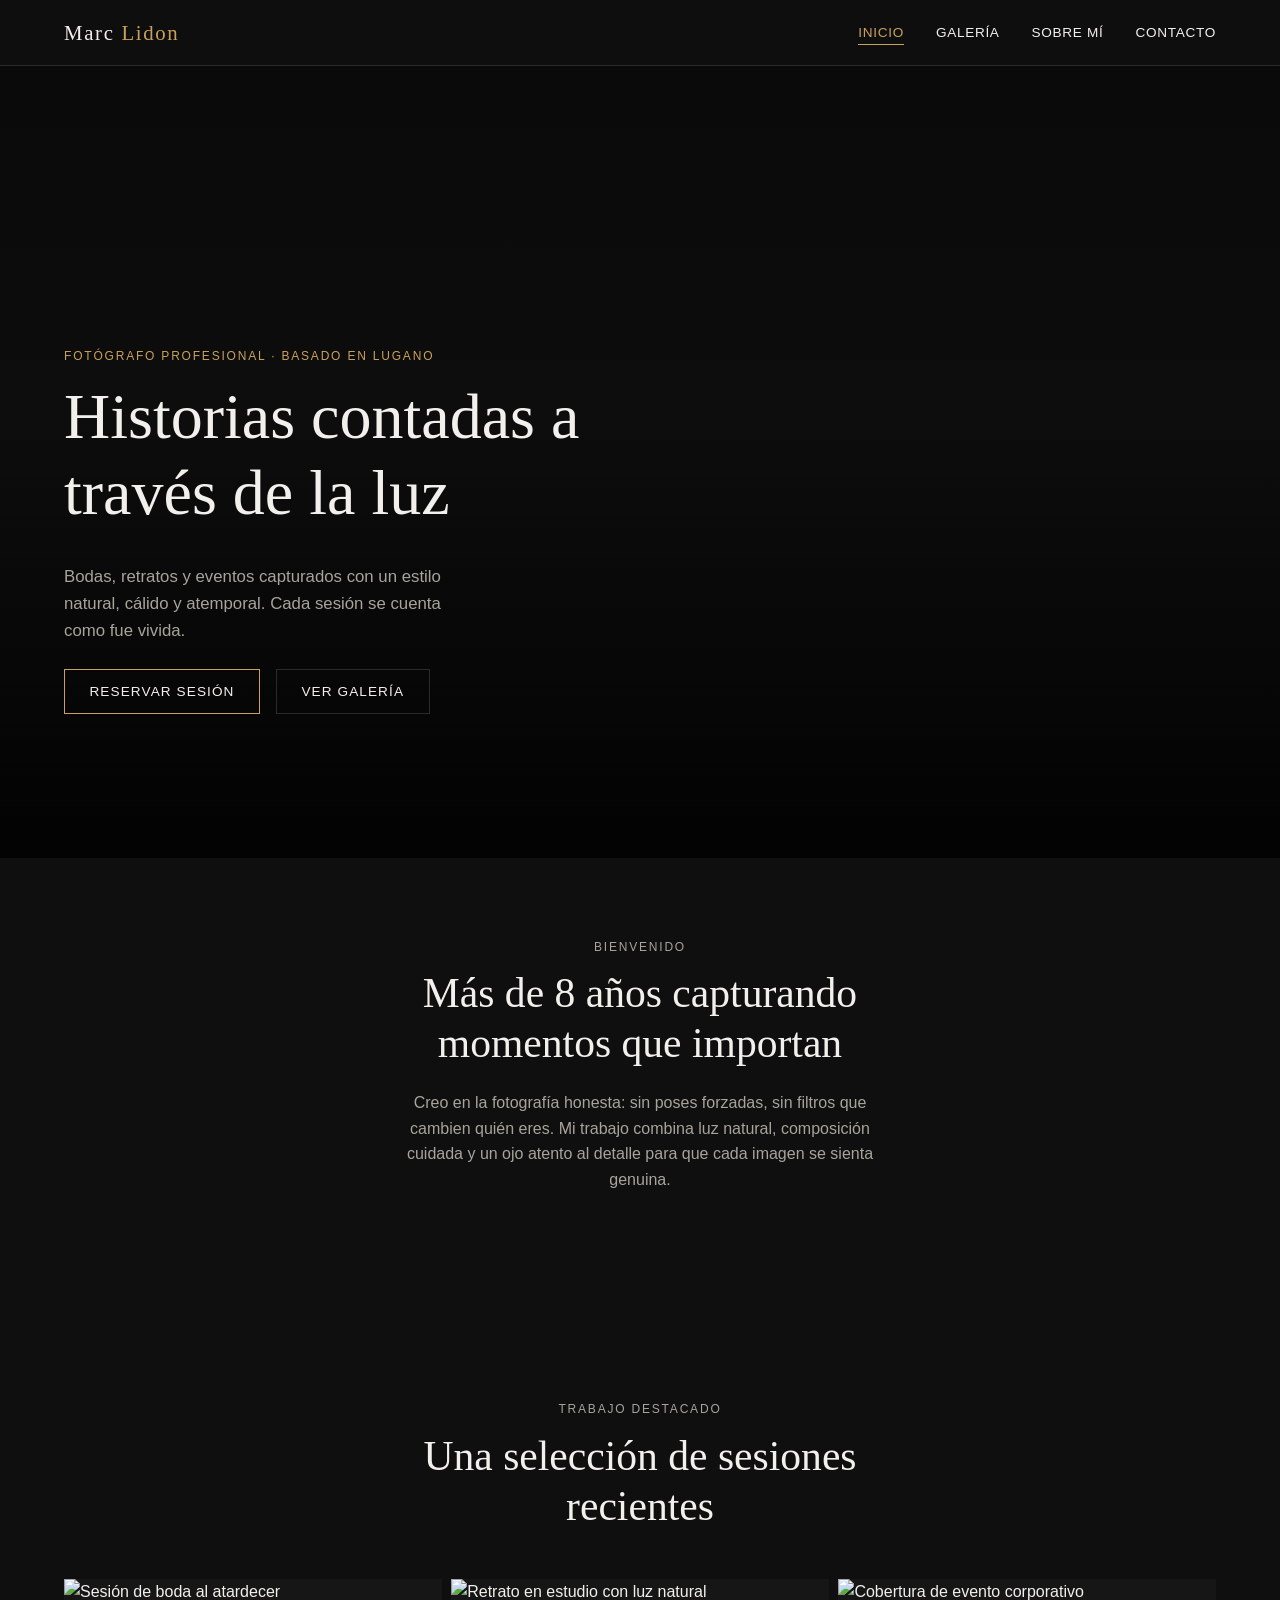
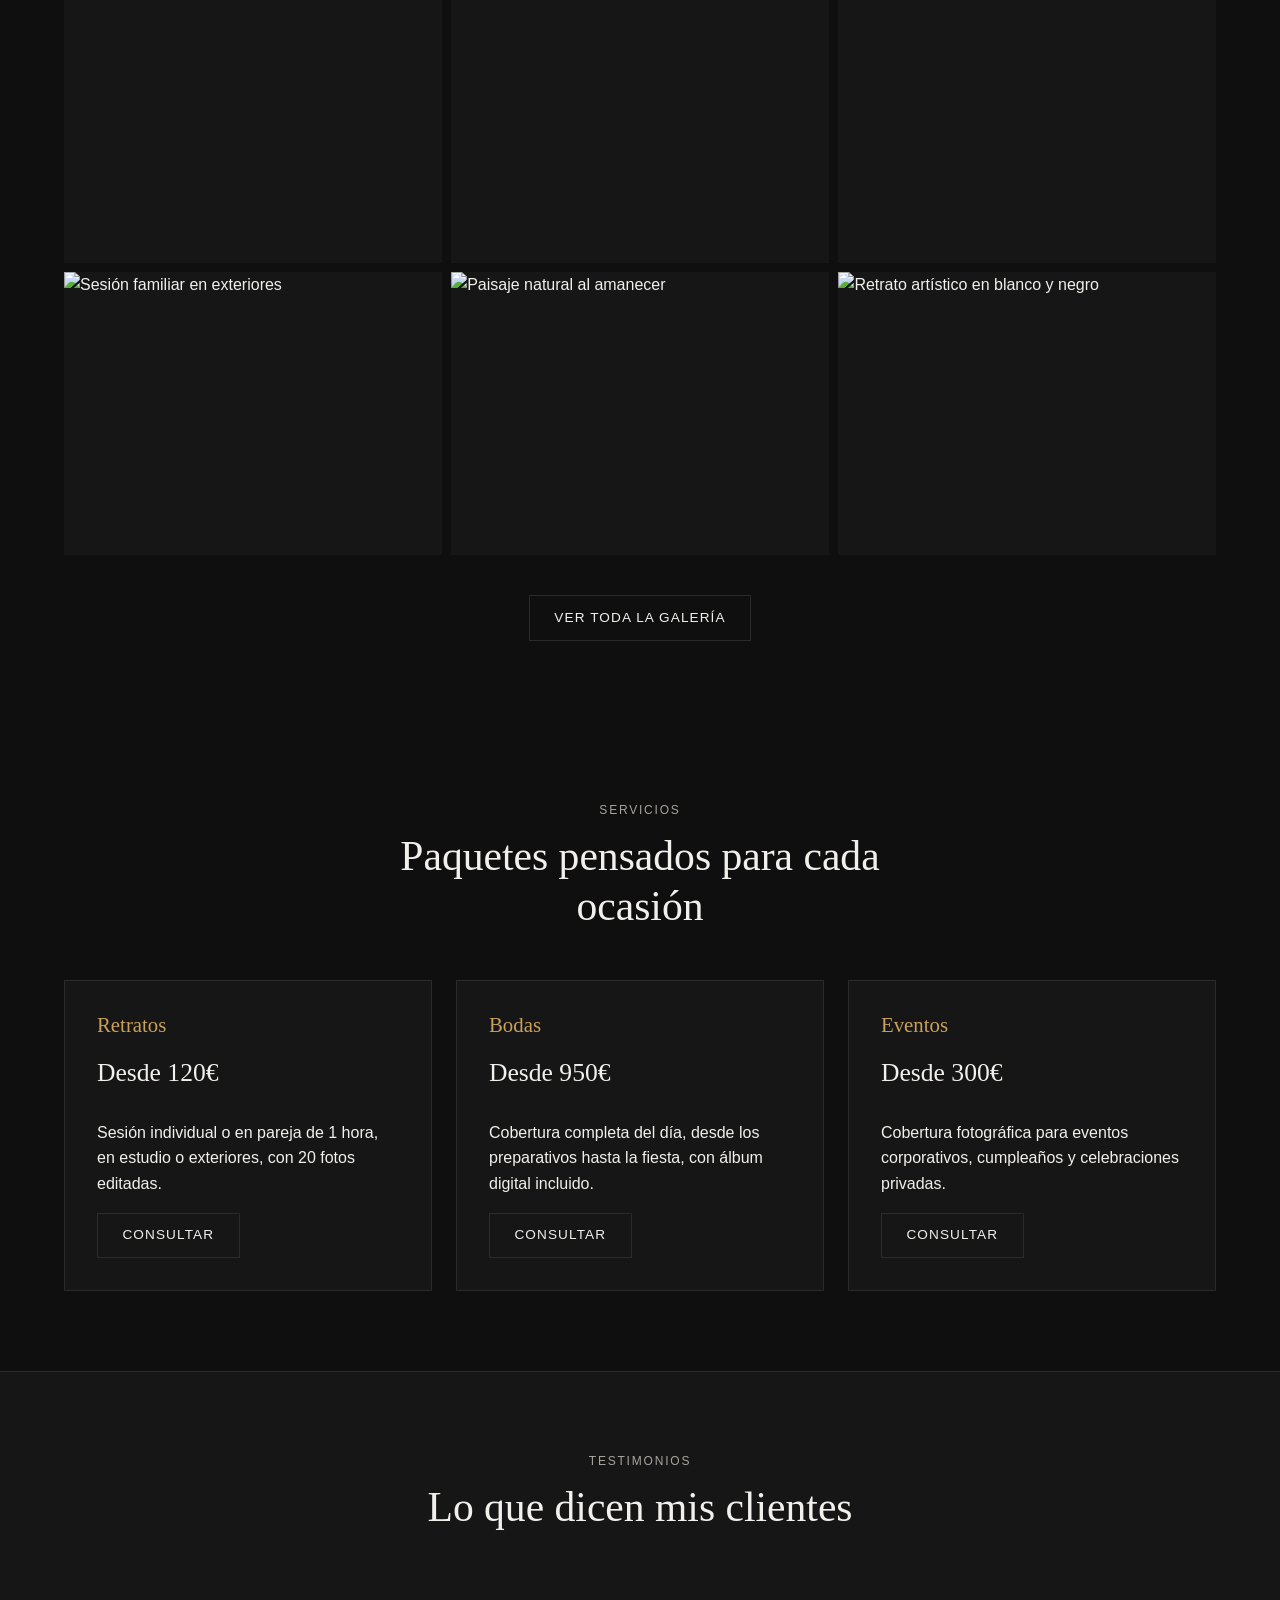
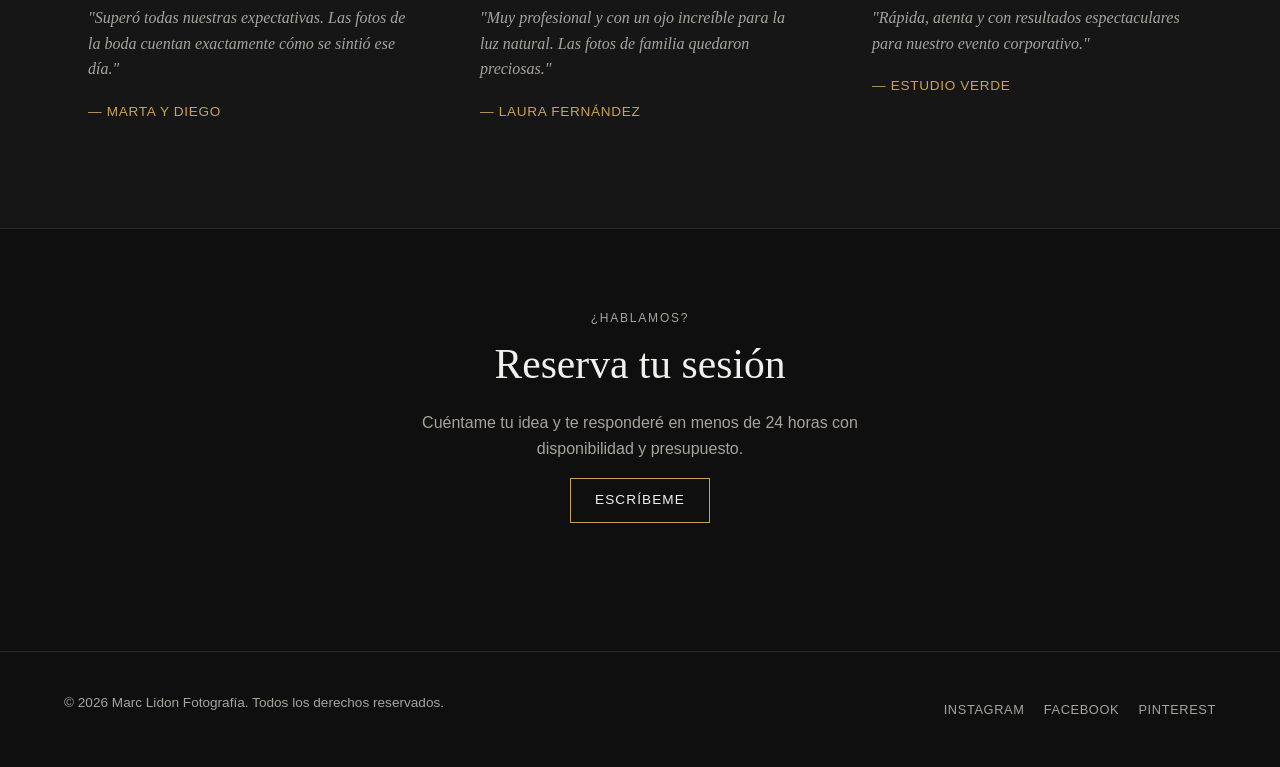
==== commit 4a7f8012: "Personalize site with real business info Replace placeholder brand/contact details with Marc Lidon's" ====
--- a/index.html
+++ b/index.html
@@ -1,366 +1,160 @@
 <!DOCTYPE html>
-<html lang="es">
+<html lang="es" class="no-js">
 <head>
-<meta charset="UTF-8">
-<meta name="viewport" content="width=device-width, initial-scale=1.0">
-<title>Elena Vidal Fotografía | Fotógrafa Profesional</title>
-<meta name="description" content="Fotógrafa profesional especializada en bodas, retratos y eventos. Capturando momentos que duran para siempre.">
-
-<link rel="preconnect" href="https://fonts.googleapis.com">
-<link rel="preconnect" href="https://fonts.gstatic.com" crossorigin>
-<link href="https://fonts.googleapis.com/css2?family=Playfair+Display:wght@400;500;600;700;800&family=Poppins:wght@300;400;500;600;700&display=swap" rel="stylesheet">
-<link rel="stylesheet" href="https://cdnjs.cloudflare.com/ajax/libs/font-awesome/6.5.1/css/all.min.css">
-<link rel="stylesheet" href="css/style.css">
+  <meta charset="UTF-8" />
+  <meta name="viewport" content="width=device-width, initial-scale=1.0" />
+  <title>Marc Lidon Fotografía — Fotógrafo profesional en Lugano</title>
+  <meta name="description" content="Fotografía de bodas, retratos y eventos en Lugano con un estilo natural y atemporal. Reserva tu sesión hoy." />
+  <link rel="icon" href="images/placeholder-6.svg" type="image/svg+xml" />
+  <link rel="stylesheet" href="css/style.css" />
+  <script>document.documentElement.classList.replace("no-js","js");</script>
 </head>
 <body>
+  <header class="site-header">
+    <nav class="nav">
+      <a href="index.html" class="nav__brand">Marc <span>Lidon</span></a>
+      <button class="nav__toggle" aria-label="Abrir menú" aria-expanded="false">☰</button>
+      <ul class="nav__links">
+        <li><a href="index.html" aria-current="page">Inicio</a></li>
+        <li><a href="galeria.html">Galería</a></li>
+        <li><a href="sobre-mi.html">Sobre mí</a></li>
+        <li><a href="contacto.html">Contacto</a></li>
+      </ul>
+    </nav>
+  </header>
 
-<!-- Preloader -->
-<div class="preloader" id="preloader">
-  <div class="preloader-camera"><i class="fa-solid fa-camera"></i></div>
-</div>
+  <main>
+    <section class="hero" style="background-image: url('images/hero.svg');">
+      <div class="hero__content">
+        <p class="eyebrow">Fotógrafo profesional · Basado en Lugano</p>
+        <h1>Historias contadas a través de la luz</h1>
+        <p class="hero__tagline">Bodas, retratos y eventos capturados con un estilo natural, cálido y atemporal. Cada sesión se cuenta como fue vivida.</p>
+        <div class="hero__actions">
+          <a href="contacto.html" class="btn">Reservar sesión</a>
+          <a href="galeria.html" class="btn btn--ghost">Ver galería</a>
+        </div>
+      </div>
+    </section>
 
-<!-- Header -->
-<header class="header" id="header">
-  <div class="container header-inner">
-    <a href="#inicio" class="logo">Elena Vidal <span>Fotografía</span></a>
-    <nav class="nav" id="nav">
-      <a href="#inicio" class="nav-link">Inicio</a>
-      <a href="#sobre-mi" class="nav-link">Sobre mí</a>
-      <a href="#portafolio" class="nav-link">Portafolio</a>
-      <a href="#servicios" class="nav-link">Servicios</a>
-      <a href="#testimonios" class="nav-link">Testimonios</a>
-      <a href="#contacto" class="nav-link nav-cta">Contacto</a>
-    </nav>
-    <button class="hamburger" id="hamburger" aria-label="Abrir menú">
-      <span></span><span></span><span></span>
-    </button>
-  </div>
-</header>
+    <section class="intro">
+      <div class="container section-heading reveal">
+        <p class="eyebrow">Bienvenido</p>
+        <h2>Más de 8 años capturando momentos que importan</h2>
+        <p>Creo en la fotografía honesta: sin poses forzadas, sin filtros que cambien quién eres. Mi trabajo combina luz natural, composición cuidada y un ojo atento al detalle para que cada imagen se sienta genuina.</p>
+      </div>
+    </section>
 
-<!-- Hero -->
-<section class="hero" id="inicio">
-  <div class="hero-overlay"></div>
-  <div class="container hero-content" data-aos>
-    <p class="hero-kicker">Fotografía de bodas, retratos &amp; eventos</p>
-    <h1 class="hero-title">Capturamos historias,<br> no solo fotografías</h1>
-    <p class="hero-subtitle">Con base en Madrid, disponible para bodas y sesiones en toda España</p>
-    <div class="hero-actions">
-      <a href="#portafolio" class="btn btn-primary">Ver Portafolio</a>
-      <a href="#contacto" class="btn btn-outline">Reservar Sesión</a>
-    </div>
-  </div>
-  <a href="#sobre-mi" class="scroll-down" aria-label="Desplazarse hacia abajo"><i class="fa-solid fa-chevron-down"></i></a>
-</section>
+    <section class="featured">
+      <div class="container">
+        <div class="section-heading reveal">
+          <p class="eyebrow">Trabajo destacado</p>
+          <h2>Una selección de sesiones recientes</h2>
+        </div>
+        <div class="gallery-grid reveal">
+          <a class="gallery-item" href="galeria.html">
+            <img src="images/placeholder-2.svg" alt="Sesión de boda al atardecer" loading="lazy" width="800" height="600" />
+            <span class="gallery-item__caption">Bodas</span>
+          </a>
+          <a class="gallery-item" href="galeria.html">
+            <img src="images/placeholder-1.svg" alt="Retrato en estudio con luz natural" loading="lazy" width="800" height="600" />
+            <span class="gallery-item__caption">Retratos</span>
+          </a>
+          <a class="gallery-item" href="galeria.html">
+            <img src="images/placeholder-4.svg" alt="Cobertura de evento corporativo" loading="lazy" width="800" height="600" />
+            <span class="gallery-item__caption">Eventos</span>
+          </a>
+          <a class="gallery-item" href="galeria.html">
+            <img src="images/placeholder-9.svg" alt="Sesión familiar en exteriores" loading="lazy" width="800" height="600" />
+            <span class="gallery-item__caption">Familia</span>
+          </a>
+          <a class="gallery-item" href="galeria.html">
+            <img src="images/placeholder-3.svg" alt="Paisaje natural al amanecer" loading="lazy" width="800" height="600" />
+            <span class="gallery-item__caption">Naturaleza</span>
+          </a>
+          <a class="gallery-item" href="galeria.html">
+            <img src="images/placeholder-6.svg" alt="Retrato artístico en blanco y negro" loading="lazy" width="800" height="600" />
+            <span class="gallery-item__caption">Blanco y negro</span>
+          </a>
+        </div>
+        <div style="text-align:center; margin-top: 2.5rem;">
+          <a href="galeria.html" class="btn btn--ghost">Ver toda la galería</a>
+        </div>
+      </div>
+    </section>
 
-<!-- Stats strip -->
-<section class="stats">
-  <div class="container stats-grid">
-    <div class="stat-item" data-aos>
-      <span class="stat-number" data-count="10">0</span><span class="stat-plus">+</span>
-      <p>Años de experiencia</p>
-    </div>
-    <div class="stat-item" data-aos>
-      <span class="stat-number" data-count="350">0</span><span class="stat-plus">+</span>
-      <p>Bodas fotografiadas</p>
-    </div>
-    <div class="stat-item" data-aos>
-      <span class="stat-number" data-count="1200">0</span><span class="stat-plus">+</span>
-      <p>Sesiones realizadas</p>
-    </div>
-    <div class="stat-item" data-aos>
-      <span class="stat-number" data-count="98">0</span><span class="stat-plus">%</span>
-      <p>Clientes satisfechos</p>
-    </div>
-  </div>
-</section>
-
-<!-- Sobre mí -->
-<section class="about" id="sobre-mi">
-  <div class="container about-grid">
-    <div class="about-image" data-aos>
-      <div class="about-image-frame">
-        <div class="ph-image ph-portrait"><i class="fa-solid fa-camera-retro"></i></div>
-      </div>
-      <div class="about-badge">
-        <strong>10+</strong>
-        <span>años capturando emociones</span>
-      </div>
-    </div>
-    <div class="about-content" data-aos>
-      <p class="section-kicker">Sobre mí</p>
-      <h2 class="section-title">Hola, soy Elena — <br>tu fotógrafa de confianza</h2>
-      <p class="about-text">
-        Desde hace más de una década me dedico a contar historias a través de mi cámara.
-        Creo firmemente que cada persona, cada pareja y cada familia tiene una historia única
-        que merece ser recordada con autenticidad, luz natural y mucho cariño.
-      </p>
-      <p class="about-text">
-        Mi estilo combina la fotografía documental con retratos cuidadosamente compuestos,
-        buscando siempre momentos genuinos por encima de las poses forzadas.
-      </p>
-      <ul class="about-list">
-        <li><i class="fa-solid fa-check"></i> Equipo profesional de última generación</li>
-        <li><i class="fa-solid fa-check"></i> Entrega digital en menos de 3 semanas</li>
-        <li><i class="fa-solid fa-check"></i> Álbumes impresos de alta calidad</li>
-        <li><i class="fa-solid fa-check"></i> Disponible para viajar a cualquier destino</li>
-      </ul>
-      <a href="#contacto" class="btn btn-primary">Hablemos de tu proyecto</a>
-    </div>
-  </div>
-</section>
-
-<!-- Portafolio -->
-<section class="portfolio" id="portafolio">
-  <div class="container">
-    <div class="section-header center" data-aos>
-      <p class="section-kicker">Portafolio</p>
-      <h2 class="section-title">Trabajos recientes</h2>
-      <p class="section-desc">Una selección de mis sesiones favoritas. Cada imagen cuenta una historia distinta.</p>
-    </div>
-
-    <div class="filters" data-aos>
-      <button class="filter-btn active" data-filter="all">Todo</button>
-      <button class="filter-btn" data-filter="bodas">Bodas</button>
-      <button class="filter-btn" data-filter="retratos">Retratos</button>
-      <button class="filter-btn" data-filter="eventos">Eventos</button>
-      <button class="filter-btn" data-filter="naturaleza">Naturaleza</button>
-    </div>
-
-    <div class="gallery" id="gallery">
-      <!-- Gallery items injected/duplicated via markup below -->
-      <div class="gallery-item" data-category="bodas" data-aos>
-        <div class="ph-image ph-1"><i class="fa-solid fa-ring"></i></div>
-        <div class="gallery-overlay"><span>Boda · Ana &amp; Luis</span><i class="fa-solid fa-expand"></i></div>
-      </div>
-      <div class="gallery-item" data-category="retratos" data-aos>
-        <div class="ph-image ph-2"><i class="fa-solid fa-user"></i></div>
-        <div class="gallery-overlay"><span>Retrato · Estudio</span><i class="fa-solid fa-expand"></i></div>
-      </div>
-      <div class="gallery-item" data-category="naturaleza" data-aos>
-        <div class="ph-image ph-3"><i class="fa-solid fa-mountain-sun"></i></div>
-        <div class="gallery-overlay"><span>Paisaje · Pirineos</span><i class="fa-solid fa-expand"></i></div>
-      </div>
-      <div class="gallery-item" data-category="eventos" data-aos>
-        <div class="ph-image ph-4"><i class="fa-solid fa-champagne-glasses"></i></div>
-        <div class="gallery-overlay"><span>Evento · Corporativo</span><i class="fa-solid fa-expand"></i></div>
-      </div>
-      <div class="gallery-item" data-category="bodas" data-aos>
-        <div class="ph-image ph-5"><i class="fa-solid fa-heart"></i></div>
-        <div class="gallery-overlay"><span>Boda · Marta &amp; Carlos</span><i class="fa-solid fa-expand"></i></div>
-      </div>
-      <div class="gallery-item" data-category="retratos" data-aos>
-        <div class="ph-image ph-6"><i class="fa-solid fa-person"></i></div>
-        <div class="gallery-overlay"><span>Retrato · Exterior</span><i class="fa-solid fa-expand"></i></div>
-      </div>
-      <div class="gallery-item" data-category="naturaleza" data-aos>
-        <div class="ph-image ph-7"><i class="fa-solid fa-tree"></i></div>
-        <div class="gallery-overlay"><span>Naturaleza · Bosque</span><i class="fa-solid fa-expand"></i></div>
-      </div>
-      <div class="gallery-item" data-category="eventos" data-aos>
-        <div class="ph-image ph-8"><i class="fa-solid fa-music"></i></div>
-        <div class="gallery-overlay"><span>Evento · Concierto</span><i class="fa-solid fa-expand"></i></div>
-      </div>
-      <div class="gallery-item" data-category="bodas" data-aos>
-        <div class="ph-image ph-9"><i class="fa-solid fa-cake-candles"></i></div>
-        <div class="gallery-overlay"><span>Boda · Celebración</span><i class="fa-solid fa-expand"></i></div>
-      </div>
-    </div>
-  </div>
-</section>
-
-<!-- Servicios -->
-<section class="services" id="servicios">
-  <div class="container">
-    <div class="section-header center" data-aos>
-      <p class="section-kicker">Servicios</p>
-      <h2 class="section-title">Paquetes y precios</h2>
-      <p class="section-desc">Planes flexibles adaptados a cada tipo de sesión. ¿Necesitas algo a medida? Contáctame.</p>
-    </div>
-
-    <div class="pricing-grid">
-      <div class="pricing-card" data-aos>
-        <div class="pricing-icon"><i class="fa-solid fa-user-large"></i></div>
-        <h3>Sesión de Retrato</h3>
-        <p class="pricing-price">150€ <span>/ sesión</span></p>
-        <ul class="pricing-features">
-          <li><i class="fa-solid fa-check"></i> 1 hora de sesión</li>
-          <li><i class="fa-solid fa-check"></i> 1 localización</li>
-          <li><i class="fa-solid fa-check"></i> 30 fotos editadas</li>
-          <li><i class="fa-solid fa-check"></i> Entrega digital online</li>
-        </ul>
-        <a href="#contacto" class="btn btn-outline btn-block">Reservar</a>
-      </div>
-
-      <div class="pricing-card featured" data-aos>
-        <span class="pricing-tag">Más popular</span>
-        <div class="pricing-icon"><i class="fa-solid fa-ring"></i></div>
-        <h3>Boda Completa</h3>
-        <p class="pricing-price">1.200€ <span>/ boda</span></p>
-        <ul class="pricing-features">
-          <li><i class="fa-solid fa-check"></i> Cobertura de 8 horas</li>
-          <li><i class="fa-solid fa-check"></i> 2 fotógrafos</li>
-          <li><i class="fa-solid fa-check"></i> +500 fotos editadas</li>
-          <li><i class="fa-solid fa-check"></i> Álbum impreso premium</li>
-          <li><i class="fa-solid fa-check"></i> Sesión de preboda incluida</li>
-        </ul>
-        <a href="#contacto" class="btn btn-primary btn-block">Reservar</a>
-      </div>
-
-      <div class="pricing-card" data-aos>
-        <div class="pricing-icon"><i class="fa-solid fa-champagne-glasses"></i></div>
-        <h3>Cobertura de Evento</h3>
-        <p class="pricing-price">400€ <span>/ evento</span></p>
-        <ul class="pricing-features">
-          <li><i class="fa-solid fa-check"></i> Hasta 4 horas</li>
-          <li><i class="fa-solid fa-check"></i> 1 fotógrafo</li>
-          <li><i class="fa-solid fa-check"></i> 150 fotos editadas</li>
-          <li><i class="fa-solid fa-check"></i> Entrega en 1 semana</li>
-        </ul>
-        <a href="#contacto" class="btn btn-outline btn-block">Reservar</a>
-      </div>
-    </div>
-  </div>
-</section>
-
-<!-- Testimonios -->
-<section class="testimonials" id="testimonios">
-  <div class="container">
-    <div class="section-header center" data-aos>
-      <p class="section-kicker">Testimonios</p>
-      <h2 class="section-title">Lo que dicen mis clientes</h2>
-    </div>
-
-    <div class="testimonial-slider" data-aos>
-      <div class="testimonial-track" id="testimonialTrack">
-        <div class="testimonial-card">
-          <div class="stars"><i class="fa-solid fa-star"></i><i class="fa-solid fa-star"></i><i class="fa-solid fa-star"></i><i class="fa-solid fa-star"></i><i class="fa-solid fa-star"></i></div>
-          <p>"Elena capturó nuestra boda de una forma que nunca imaginamos. Cada foto se siente natural y llena de emoción. ¡Totalmente recomendada!"</p>
-          <div class="testimonial-author">
-            <div class="avatar"><i class="fa-solid fa-user"></i></div>
-            <div><strong>Ana &amp; Luis</strong><span>Boda, Junio 2025</span></div>
+    <section class="services">
+      <div class="container">
+        <div class="section-heading reveal">
+          <p class="eyebrow">Servicios</p>
+          <h2>Paquetes pensados para cada ocasión</h2>
+        </div>
+        <div class="services-grid reveal">
+          <div class="service-card">
+            <h3>Retratos</h3>
+            <span class="price">Desde 120€</span>
+            <p>Sesión individual o en pareja de 1 hora, en estudio o exteriores, con 20 fotos editadas.</p>
+            <a href="contacto.html" class="btn btn--ghost">Consultar</a>
           </div>
-        </div>
-        <div class="testimonial-card">
-          <div class="stars"><i class="fa-solid fa-star"></i><i class="fa-solid fa-star"></i><i class="fa-solid fa-star"></i><i class="fa-solid fa-star"></i><i class="fa-solid fa-star"></i></div>
-          <p>"Profesional, puntual y con un ojo increíble para el detalle. Mi sesión de retratos corporativos quedó espectacular."</p>
-          <div class="testimonial-author">
-            <div class="avatar"><i class="fa-solid fa-user"></i></div>
-            <div><strong>Roberto Sánchez</strong><span>Retrato corporativo</span></div>
+          <div class="service-card">
+            <h3>Bodas</h3>
+            <span class="price">Desde 950€</span>
+            <p>Cobertura completa del día, desde los preparativos hasta la fiesta, con álbum digital incluido.</p>
+            <a href="contacto.html" class="btn btn--ghost">Consultar</a>
           </div>
-        </div>
-        <div class="testimonial-card">
-          <div class="stars"><i class="fa-solid fa-star"></i><i class="fa-solid fa-star"></i><i class="fa-solid fa-star"></i><i class="fa-solid fa-star"></i><i class="fa-solid fa-star"></i></div>
-          <p>"Nos ayudó a sentirnos cómodos frente a la cámara y el resultado fue mejor de lo esperado. ¡Gracias por tanto cariño!"</p>
-          <div class="testimonial-author">
-            <div class="avatar"><i class="fa-solid fa-user"></i></div>
-            <div><strong>Marta &amp; Carlos</strong><span>Boda, Abril 2025</span></div>
+          <div class="service-card">
+            <h3>Eventos</h3>
+            <span class="price">Desde 300€</span>
+            <p>Cobertura fotográfica para eventos corporativos, cumpleaños y celebraciones privadas.</p>
+            <a href="contacto.html" class="btn btn--ghost">Consultar</a>
           </div>
         </div>
       </div>
-      <div class="testimonial-dots" id="testimonialDots"></div>
-    </div>
-  </div>
-</section>
+    </section>
 
-<!-- CTA banda -->
-<section class="cta-band">
-  <div class="container cta-band-inner" data-aos>
-    <h2>¿Lista/o para capturar tu momento especial?</h2>
-    <p>Cuéntame tu idea y creemos juntos algo inolvidable.</p>
-    <a href="#contacto" class="btn btn-light">Contáctame ahora</a>
-  </div>
-</section>
-
-<!-- Contacto -->
-<section class="contact" id="contacto">
-  <div class="container contact-grid">
-    <div class="contact-info" data-aos>
-      <p class="section-kicker">Contacto</p>
-      <h2 class="section-title">Hablemos de tu sesión</h2>
-      <p class="section-desc">Rellena el formulario o contáctame directamente. Normalmente respondo en menos de 24 horas.</p>
-
-      <div class="contact-items">
-        <div class="contact-item">
-          <i class="fa-solid fa-envelope"></i>
-          <div><strong>Email</strong><span>hola@elenavidalfoto.com</span></div>
+    <section class="testimonials">
+      <div class="container">
+        <div class="section-heading reveal">
+          <p class="eyebrow">Testimonios</p>
+          <h2>Lo que dicen mis clientes</h2>
         </div>
-        <div class="contact-item">
-          <i class="fa-solid fa-phone"></i>
-          <div><strong>Teléfono</strong><span>+34 600 123 456</span></div>
-        </div>
-        <div class="contact-item">
-          <i class="fa-solid fa-location-dot"></i>
-          <div><strong>Estudio</strong><span>Madrid, España</span></div>
+        <div class="testimonial-grid reveal">
+          <div class="testimonial">
+            <p>"Superó todas nuestras expectativas. Las fotos de la boda cuentan exactamente cómo se sintió ese día."</p>
+            <cite>— Marta y Diego</cite>
+          </div>
+          <div class="testimonial">
+            <p>"Muy profesional y con un ojo increíble para la luz natural. Las fotos de familia quedaron preciosas."</p>
+            <cite>— Laura Fernández</cite>
+          </div>
+          <div class="testimonial">
+            <p>"Rápida, atenta y con resultados espectaculares para nuestro evento corporativo."</p>
+            <cite>— Estudio Verde</cite>
+          </div>
         </div>
       </div>
+    </section>
 
-      <div class="social-links">
-        <a href="#" aria-label="Instagram"><i class="fa-brands fa-instagram"></i></a>
-        <a href="#" aria-label="Facebook"><i class="fa-brands fa-facebook-f"></i></a>
-        <a href="#" aria-label="Pinterest"><i class="fa-brands fa-pinterest-p"></i></a>
-        <a href="#" aria-label="TikTok"><i class="fa-brands fa-tiktok"></i></a>
+    <section class="cta">
+      <div class="container section-heading reveal">
+        <p class="eyebrow">¿Hablamos?</p>
+        <h2>Reserva tu sesión</h2>
+        <p>Cuéntame tu idea y te responderé en menos de 24 horas con disponibilidad y presupuesto.</p>
+        <a href="contacto.html" class="btn">Escríbeme</a>
       </div>
+    </section>
+  </main>
+
+  <footer class="site-footer">
+    <div class="container footer-grid">
+      <p>&copy; 2026 Marc Lidon Fotografía. Todos los derechos reservados.</p>
+      <ul class="footer-social">
+        <li><a href="#" target="_blank" rel="noopener">Instagram</a></li>
+        <li><a href="#" target="_blank" rel="noopener">Facebook</a></li>
+        <li><a href="#" target="_blank" rel="noopener">Pinterest</a></li>
+      </ul>
     </div>
+  </footer>
 
-    <form class="contact-form" id="contactForm" data-aos>
-      <div class="form-row">
-        <div class="form-group">
-          <label for="name">Nombre</label>
-          <input type="text" id="name" name="name" required placeholder="Tu nombre">
-        </div>
-        <div class="form-group">
-          <label for="email">Email</label>
-          <input type="email" id="email" name="email" required placeholder="tu@email.com">
-        </div>
-      </div>
-      <div class="form-row">
-        <div class="form-group">
-          <label for="service">Tipo de sesión</label>
-          <select id="service" name="service">
-            <option value="boda">Boda</option>
-            <option value="retrato">Retrato</option>
-            <option value="evento">Evento</option>
-            <option value="otro">Otro</option>
-          </select>
-        </div>
-        <div class="form-group">
-          <label for="date">Fecha aproximada</label>
-          <input type="date" id="date" name="date">
-        </div>
-      </div>
-      <div class="form-group">
-        <label for="message">Mensaje</label>
-        <textarea id="message" name="message" rows="5" required placeholder="Cuéntame sobre tu proyecto..."></textarea>
-      </div>
-      <button type="submit" class="btn btn-primary btn-block">Enviar mensaje</button>
-      <p class="form-status" id="formStatus"></p>
-    </form>
-  </div>
-</section>
-
-<!-- Footer -->
-<footer class="footer">
-  <div class="container footer-inner">
-    <a href="#inicio" class="logo footer-logo">Elena Vidal <span>Fotografía</span></a>
-    <nav class="footer-nav">
-      <a href="#inicio">Inicio</a>
-      <a href="#sobre-mi">Sobre mí</a>
-      <a href="#portafolio">Portafolio</a>
-      <a href="#servicios">Servicios</a>
-      <a href="#contacto">Contacto</a>
-    </nav>
-    <p class="footer-copy">&copy; <span id="year"></span> Elena Vidal Fotografía. Todos los derechos reservados.</p>
-  </div>
-</footer>
-
-<!-- Lightbox -->
-<div class="lightbox" id="lightbox">
-  <button class="lightbox-close" id="lightboxClose" aria-label="Cerrar"><i class="fa-solid fa-xmark"></i></button>
-  <div class="lightbox-content" id="lightboxContent"></div>
-</div>
-
-<a href="#inicio" class="back-to-top" id="backToTop" aria-label="Volver arriba"><i class="fa-solid fa-arrow-up"></i></a>
-
-<script src="js/script.js"></script>
+  <script src="js/main.js"></script>
 </body>
 </html>
--- a/css/style.css
+++ b/css/style.css
@@ -1,651 +1,645 @@
-/* =========================================
-   Elena Vidal Fotografía — Stylesheet
-========================================= */
-
+/* ============================================
+   Variables y reinicio
+   ============================================ */
 :root {
-  --color-dark: #1a1714;
-  --color-dark-soft: #2a2521;
-  --color-cream: #f8f4ef;
-  --color-cream-dark: #efe8de;
-  --color-accent: #c9a15a;
-  --color-accent-dark: #a9813f;
-  --color-text: #3a352f;
-  --color-text-light: #6f6a63;
-  --color-white: #ffffff;
-  --font-heading: 'Playfair Display', serif;
-  --font-body: 'Poppins', sans-serif;
-  --radius: 6px;
-  --shadow: 0 10px 30px rgba(26, 23, 20, 0.08);
-  --shadow-lg: 0 20px 50px rgba(26, 23, 20, 0.15);
-  --transition: 0.35s cubic-bezier(0.4, 0, 0.2, 1);
-}
-
-* { margin: 0; padding: 0; box-sizing: border-box; }
-
-html { scroll-behavior: smooth; }
+  --bg: #0f0f0f;
+  --bg-alt: #161616;
+  --text: #f2f0ec;
+  --text-muted: #a8a49c;
+  --accent: #c9a15a;
+  --border: #2a2a2a;
+  --max-width: 1200px;
+  --gap: 1.5rem;
+  --font-serif: Georgia, "Times New Roman", serif;
+  --font-sans: -apple-system, BlinkMacSystemFont, "Segoe UI", Roboto, Helvetica, Arial, sans-serif;
+}
+
+* {
+  box-sizing: border-box;
+}
+
+html {
+  scroll-behavior: smooth;
+}
 
 body {
-  font-family: var(--font-body);
-  color: var(--color-text);
-  background: var(--color-cream);
+  margin: 0;
+  background: var(--bg);
+  color: var(--text);
+  font-family: var(--font-sans);
   line-height: 1.6;
-  overflow-x: hidden;
-}
-
-img { max-width: 100%; display: block; }
-
-a { text-decoration: none; color: inherit; }
-
-ul { list-style: none; }
+  -webkit-font-smoothing: antialiased;
+}
+
+img {
+  max-width: 100%;
+  display: block;
+}
+
+a {
+  color: inherit;
+  text-decoration: none;
+}
+
+h1, h2, h3 {
+  font-family: var(--font-serif);
+  font-weight: 400;
+  line-height: 1.2;
+  margin: 0 0 0.5em;
+}
+
+p {
+  margin: 0 0 1em;
+}
 
 .container {
-  width: 100%;
-  max-width: 1200px;
+  max-width: var(--max-width);
   margin: 0 auto;
-  padding: 0 24px;
-}
-
-section { position: relative; }
-
-/* ---------- Preloader ---------- */
-.preloader {
-  position: fixed; inset: 0; z-index: 9999;
-  background: var(--color-dark);
-  display: flex; align-items: center; justify-content: center;
-  transition: opacity 0.6s ease, visibility 0.6s ease;
-}
-.preloader.hidden { opacity: 0; visibility: hidden; }
-.preloader-camera {
-  font-size: 2.5rem; color: var(--color-accent);
-  animation: pulse 1.2s ease-in-out infinite;
-}
-@keyframes pulse {
-  0%, 100% { transform: scale(1); opacity: 1; }
-  50% { transform: scale(1.2); opacity: 0.6; }
-}
-
-/* ---------- Buttons ---------- */
+  padding: 0 1.5rem;
+}
+
+.eyebrow {
+  text-transform: uppercase;
+  letter-spacing: 0.15em;
+  font-size: 0.75rem;
+  color: var(--accent);
+}
+
 .btn {
   display: inline-block;
-  padding: 14px 32px;
-  border-radius: var(--radius);
-  font-weight: 500;
-  font-size: 0.95rem;
-  letter-spacing: 0.3px;
-  transition: var(--transition);
-  border: 2px solid transparent;
+  background: transparent;
+  border: 1px solid var(--accent);
+  color: var(--text);
+  padding: 0.8em 1.8em;
+  font-family: inherit;
+  font-size: 0.85rem;
+  letter-spacing: 0.08em;
+  text-transform: uppercase;
   cursor: pointer;
+  transition: background 0.25s ease, color 0.25s ease;
+}
+
+.btn:hover,
+.btn:focus-visible {
+  background: var(--accent);
+  color: #1a1a1a;
+}
+
+.btn--ghost {
+  border-color: var(--border);
+}
+
+.btn--ghost:hover,
+.btn--ghost:focus-visible {
+  background: var(--text);
+  border-color: var(--text);
+  color: #1a1a1a;
+}
+
+/* ============================================
+   Encabezado / navegación
+   ============================================ */
+.site-header {
+  position: sticky;
+  top: 0;
+  z-index: 50;
+  background: rgba(15, 15, 15, 0.9);
+  backdrop-filter: blur(6px);
+  border-bottom: 1px solid var(--border);
+}
+
+.nav {
+  display: flex;
+  align-items: center;
+  justify-content: space-between;
+  padding: 1rem 1.5rem;
+  max-width: var(--max-width);
+  margin: 0 auto;
+}
+
+.nav__brand {
+  font-family: var(--font-serif);
+  font-size: 1.3rem;
+  letter-spacing: 0.08em;
+}
+
+.nav__brand span {
+  color: var(--accent);
+}
+
+.nav__links {
+  display: flex;
+  gap: 2rem;
+  list-style: none;
+  margin: 0;
+  padding: 0;
+  font-size: 0.85rem;
+  letter-spacing: 0.05em;
+  text-transform: uppercase;
+}
+
+.nav__links a {
+  padding-bottom: 4px;
+  border-bottom: 1px solid transparent;
+  transition: border-color 0.2s ease, color 0.2s ease;
+}
+
+.nav__links a:hover,
+.nav__links a[aria-current="page"] {
+  color: var(--accent);
+  border-color: var(--accent);
+}
+
+.nav__toggle {
+  display: none;
+  background: none;
+  border: 1px solid var(--border);
+  color: var(--text);
+  font-size: 1.2rem;
+  padding: 0.35em 0.6em;
+  cursor: pointer;
+}
+
+@media (max-width: 720px) {
+  .nav__toggle {
+    display: block;
+  }
+
+  .nav__links {
+    position: absolute;
+    top: 100%;
+    left: 0;
+    right: 0;
+    flex-direction: column;
+    gap: 0;
+    background: var(--bg-alt);
+    border-bottom: 1px solid var(--border);
+    max-height: 0;
+    overflow: hidden;
+    transition: max-height 0.25s ease;
+  }
+
+  .nav__links.is-open {
+    max-height: 300px;
+  }
+
+  .nav__links a {
+    display: block;
+    padding: 1rem 1.5rem;
+    border-bottom: 1px solid var(--border);
+  }
+}
+
+/* ============================================
+   Hero
+   ============================================ */
+.hero {
+  position: relative;
+  min-height: 88vh;
+  display: flex;
+  align-items: flex-end;
+  background-size: cover;
+  background-position: center;
+  background-repeat: no-repeat;
+}
+
+.hero::after {
+  content: "";
+  position: absolute;
+  inset: 0;
+  background: linear-gradient(to top, rgba(0, 0, 0, 0.85) 0%, rgba(0, 0, 0, 0.15) 55%, rgba(0, 0, 0, 0.35) 100%);
+}
+
+.hero__content {
+  position: relative;
+  z-index: 1;
+  padding: 3rem 1.5rem 4rem;
+  max-width: var(--max-width);
+  margin: 0 auto;
+  width: 100%;
+}
+
+.hero h1 {
+  font-size: clamp(2.2rem, 5vw, 4rem);
+  max-width: 18ch;
+}
+
+.hero__tagline {
+  color: var(--text-muted);
+  max-width: 45ch;
+  font-size: 1.05rem;
+}
+
+.hero__actions {
+  display: flex;
+  gap: 1rem;
+  flex-wrap: wrap;
+  margin-top: 1.5rem;
+}
+
+/* ============================================
+   Secciones genéricas
+   ============================================ */
+section {
+  padding: 5rem 0;
+}
+
+.section-heading {
   text-align: center;
-}
-.btn-primary {
-  background: var(--color-accent);
-  color: var(--color-white);
-}
-.btn-primary:hover {
-  background: var(--color-accent-dark);
-  transform: translateY(-2px);
-  box-shadow: var(--shadow);
-}
-.btn-outline {
-  background: transparent;
-  border-color: var(--color-dark);
-  color: var(--color-dark);
-}
-.btn-outline:hover {
-  background: var(--color-dark);
-  color: var(--color-white);
-  transform: translateY(-2px);
-}
-.btn-light {
-  background: var(--color-white);
-  color: var(--color-dark);
-}
-.btn-light:hover {
-  background: var(--color-accent);
-  color: var(--color-white);
-  transform: translateY(-2px);
-}
-.btn-block { display: block; width: 100%; }
-
-/* ---------- Header ---------- */
-.header {
-  position: fixed; top: 0; left: 0; right: 0; z-index: 1000;
-  padding: 20px 0;
-  transition: var(--transition);
-  background: transparent;
-}
-.header.scrolled {
-  background: rgba(248, 244, 239, 0.96);
-  backdrop-filter: blur(10px);
-  padding: 14px 0;
-  box-shadow: 0 2px 20px rgba(0,0,0,0.06);
-}
-.header-inner {
-  display: flex; align-items: center; justify-content: space-between;
-}
-.logo {
-  font-family: var(--font-heading);
+  max-width: 60ch;
+  margin: 0 auto 3rem;
+}
+
+.section-heading h2 {
+  font-size: clamp(1.8rem, 3.5vw, 2.6rem);
+}
+
+.section-heading p {
+  color: var(--text-muted);
+}
+
+/* ============================================
+   Galería
+   ============================================ */
+.gallery-filters {
+  display: flex;
+  flex-wrap: wrap;
+  justify-content: center;
+  gap: 0.6rem;
+  margin-bottom: 2.5rem;
+}
+
+.gallery-filters button {
+  background: none;
+  border: 1px solid var(--border);
+  color: var(--text-muted);
+  padding: 0.5em 1.2em;
+  font-size: 0.8rem;
+  text-transform: uppercase;
+  letter-spacing: 0.05em;
+  cursor: pointer;
+  transition: all 0.2s ease;
+}
+
+.gallery-filters button:hover,
+.gallery-filters button.is-active {
+  border-color: var(--accent);
+  color: var(--accent);
+}
+
+.gallery-grid {
+  display: grid;
+  grid-template-columns: repeat(3, 1fr);
+  gap: 0.6rem;
+}
+
+@media (max-width: 860px) {
+  .gallery-grid {
+    grid-template-columns: repeat(2, 1fr);
+  }
+}
+
+@media (max-width: 520px) {
+  .gallery-grid {
+    grid-template-columns: 1fr;
+  }
+}
+
+.gallery-item {
+  position: relative;
+  overflow: hidden;
+  aspect-ratio: 4 / 3;
+  cursor: pointer;
+  background: var(--bg-alt);
+}
+
+.gallery-item img {
+  width: 100%;
+  height: 100%;
+  object-fit: cover;
+  transition: transform 0.4s ease;
+}
+
+.gallery-item:hover img {
+  transform: scale(1.06);
+}
+
+.gallery-item__caption {
+  position: absolute;
+  inset: auto 0 0 0;
+  padding: 0.9rem 1rem;
+  background: linear-gradient(to top, rgba(0, 0, 0, 0.8), transparent);
+  font-size: 0.8rem;
+  letter-spacing: 0.05em;
+  text-transform: uppercase;
+  opacity: 0;
+  transform: translateY(8px);
+  transition: opacity 0.25s ease, transform 0.25s ease;
+}
+
+.gallery-item:hover .gallery-item__caption {
+  opacity: 1;
+  transform: translateY(0);
+}
+
+/* Lightbox */
+.lightbox {
+  position: fixed;
+  inset: 0;
+  z-index: 100;
+  display: none;
+  align-items: center;
+  justify-content: center;
+  background: rgba(5, 5, 5, 0.94);
+  padding: 2rem;
+}
+
+.lightbox.is-open {
+  display: flex;
+}
+
+.lightbox img {
+  max-width: 90vw;
+  max-height: 80vh;
+  object-fit: contain;
+}
+
+.lightbox__close,
+.lightbox__prev,
+.lightbox__next {
+  position: absolute;
+  background: none;
+  border: 1px solid var(--border);
+  color: var(--text);
+  cursor: pointer;
   font-size: 1.4rem;
-  font-weight: 700;
-  color: var(--color-white);
-  transition: var(--transition);
-}
-.header.scrolled .logo { color: var(--color-dark); }
-.logo span { color: var(--color-accent); font-weight: 400; font-style: italic; }
-
-.nav { display: flex; align-items: center; gap: 36px; }
-.nav-link {
-  font-size: 0.92rem;
-  font-weight: 500;
-  color: var(--color-white);
-  position: relative;
-  transition: var(--transition);
-}
-.header.scrolled .nav-link { color: var(--color-text); }
-.nav-link::after {
-  content: '';
-  position: absolute; left: 0; bottom: -6px;
-  width: 0; height: 2px;
-  background: var(--color-accent);
-  transition: var(--transition);
-}
-.nav-link:hover::after { width: 100%; }
-.nav-cta {
-  background: var(--color-accent);
-  color: var(--color-white) !important;
-  padding: 10px 22px;
-  border-radius: var(--radius);
-}
-.nav-cta::after { display: none; }
-.nav-cta:hover { background: var(--color-accent-dark); }
-
-.hamburger {
-  display: none;
-  flex-direction: column;
-  gap: 5px;
-  background: none;
-  border: none;
-  cursor: pointer;
-  z-index: 1001;
-  padding: 8px;
-}
-.hamburger span {
-  width: 26px; height: 2px;
-  background: var(--color-white);
-  transition: var(--transition);
-}
-.header.scrolled .hamburger span,
-.nav.open ~ .hamburger span { background: var(--color-dark); }
-
-/* ---------- Hero ---------- */
-.hero {
-  min-height: 100vh;
-  display: flex; align-items: center; justify-content: center;
-  position: relative;
-  background: linear-gradient(160deg, #2a2521 0%, #453b31 45%, #6b5a44 100%);
-  text-align: center;
-  overflow: hidden;
-}
-.hero::before {
-  content: '';
-  position: absolute; inset: 0;
-  background-image:
-    radial-gradient(circle at 20% 30%, rgba(201,161,90,0.18), transparent 45%),
-    radial-gradient(circle at 80% 70%, rgba(201,161,90,0.12), transparent 45%);
-}
-.hero-overlay { position: absolute; inset: 0; background: rgba(0,0,0,0.15); }
-.hero-content { position: relative; z-index: 2; color: var(--color-white); }
-.hero-kicker {
-  text-transform: uppercase;
-  letter-spacing: 3px;
-  font-size: 0.85rem;
-  color: var(--color-accent);
-  margin-bottom: 20px;
-  font-weight: 500;
-}
-.hero-title {
-  font-family: var(--font-heading);
-  font-size: clamp(2.2rem, 6vw, 4.5rem);
-  font-weight: 700;
-  line-height: 1.15;
-  margin-bottom: 24px;
-}
-.hero-subtitle {
-  font-size: 1.1rem;
-  color: rgba(255,255,255,0.85);
-  max-width: 560px;
-  margin: 0 auto 36px;
-}
-.hero-actions { display: flex; gap: 16px; justify-content: center; flex-wrap: wrap; }
-.hero-actions .btn-outline { border-color: var(--color-white); color: var(--color-white); }
-.hero-actions .btn-outline:hover { background: var(--color-white); color: var(--color-dark); }
-
-.scroll-down {
-  position: absolute; bottom: 36px; left: 50%; transform: translateX(-50%);
-  width: 44px; height: 44px;
-  display: flex; align-items: center; justify-content: center;
-  color: var(--color-white);
-  font-size: 1.3rem;
-  animation: bounce 2s infinite;
-  z-index: 2;
-}
-@keyframes bounce {
-  0%, 100% { transform: translate(-50%, 0); }
-  50% { transform: translate(-50%, 10px); }
-}
-
-/* ---------- Stats ---------- */
-.stats {
-  background: var(--color-dark);
-  padding: 60px 0;
-}
-.stats-grid {
-  display: grid;
-  grid-template-columns: repeat(4, 1fr);
-  gap: 24px;
-  text-align: center;
-}
-.stat-item { color: var(--color-white); }
-.stat-number {
-  font-family: var(--font-heading);
-  font-size: 2.8rem;
-  font-weight: 700;
-  color: var(--color-accent);
-}
-.stat-plus {
-  font-family: var(--font-heading);
-  font-size: 2rem;
-  color: var(--color-accent);
-}
-.stat-item p {
-  margin-top: 6px;
-  font-size: 0.9rem;
-  color: rgba(255,255,255,0.75);
-}
-
-/* ---------- Section common ---------- */
-.section-kicker {
-  text-transform: uppercase;
-  letter-spacing: 3px;
-  font-size: 0.82rem;
-  color: var(--color-accent-dark);
-  font-weight: 600;
-  margin-bottom: 14px;
-}
-.section-title {
-  font-family: var(--font-heading);
-  font-size: clamp(1.9rem, 4vw, 2.8rem);
-  font-weight: 700;
-  color: var(--color-dark);
-  line-height: 1.25;
-  margin-bottom: 18px;
-}
-.section-desc {
-  color: var(--color-text-light);
-  max-width: 600px;
-  font-size: 1.02rem;
-}
-.section-header.center { text-align: center; margin: 0 auto 50px; }
-.section-header.center .section-desc { margin: 0 auto; }
-
-/* ---------- About ---------- */
-.about { padding: 120px 0; background: var(--color-cream); }
+  padding: 0.4em 0.8em;
+}
+
+.lightbox__close {
+  top: 1.5rem;
+  right: 1.5rem;
+}
+
+.lightbox__prev {
+  left: 1.5rem;
+  top: 50%;
+  transform: translateY(-50%);
+}
+
+.lightbox__next {
+  right: 1.5rem;
+  top: 50%;
+  transform: translateY(-50%);
+}
+
+/* ============================================
+   Sobre mí
+   ============================================ */
 .about-grid {
   display: grid;
   grid-template-columns: 0.9fr 1.1fr;
-  gap: 70px;
+  gap: 3rem;
   align-items: center;
 }
-.about-image { position: relative; }
-.about-image-frame {
-  border-radius: var(--radius);
-  overflow: hidden;
-  box-shadow: var(--shadow-lg);
-}
-.about-badge {
-  position: absolute;
-  bottom: -24px; right: -24px;
-  background: var(--color-accent);
-  color: var(--color-white);
-  padding: 22px 26px;
-  border-radius: var(--radius);
-  text-align: center;
-  box-shadow: var(--shadow-lg);
-}
-.about-badge strong { display: block; font-family: var(--font-heading); font-size: 1.8rem; }
-.about-badge span { font-size: 0.75rem; display: block; max-width: 110px; }
-.about-text { color: var(--color-text-light); margin-bottom: 18px; }
-.about-list { margin: 24px 0 32px; }
-.about-list li {
-  display: flex; align-items: center; gap: 12px;
-  margin-bottom: 12px;
-  font-weight: 500;
-}
-.about-list i { color: var(--color-accent); }
-
-/* ---------- Placeholder images (swap for real photos) ---------- */
-.ph-image {
-  width: 100%; height: 100%; min-height: 220px;
-  display: flex; align-items: center; justify-content: center;
-  color: rgba(255,255,255,0.85);
-  font-size: 2.4rem;
-  position: relative;
-}
-.ph-portrait { aspect-ratio: 4/5; min-height: 460px; background: linear-gradient(135deg, #d8c3a1, #a9813f); }
-.ph-1 { background: linear-gradient(135deg, #e8c9a0, #c9a15a); }
-.ph-2 { background: linear-gradient(135deg, #b9a89c, #6f6a63); }
-.ph-3 { background: linear-gradient(135deg, #9db89c, #4f6f5c); }
-.ph-4 { background: linear-gradient(135deg, #d9b8c9, #8a5a75); }
-.ph-5 { background: linear-gradient(135deg, #e0b199, #b5654a); }
-.ph-6 { background: linear-gradient(135deg, #a8b5c9, #4c5f7a); }
-.ph-7 { background: linear-gradient(135deg, #a7c99c, #4f7a5c); }
-.ph-8 { background: linear-gradient(135deg, #c9a8d9, #7a4c8f); }
-.ph-9 { background: linear-gradient(135deg, #e8d3a0, #b58f3a); }
-
-/* ---------- Portfolio ---------- */
-.portfolio { padding: 120px 0; background: var(--color-cream-dark); }
-.filters {
-  display: flex; justify-content: center; gap: 12px; flex-wrap: wrap;
-  margin-bottom: 46px;
-}
-.filter-btn {
-  background: transparent;
-  border: 1px solid rgba(58,53,47,0.2);
-  padding: 10px 24px;
-  border-radius: 30px;
-  font-family: var(--font-body);
-  font-size: 0.88rem;
-  font-weight: 500;
-  cursor: pointer;
-  transition: var(--transition);
-  color: var(--color-text);
-}
-.filter-btn:hover { border-color: var(--color-accent); color: var(--color-accent-dark); }
-.filter-btn.active { background: var(--color-dark); border-color: var(--color-dark); color: var(--color-white); }
-
-.gallery {
+
+@media (max-width: 800px) {
+  .about-grid {
+    grid-template-columns: 1fr;
+  }
+}
+
+.about-grid img {
+  width: 100%;
+}
+
+.stats {
+  display: flex;
+  gap: 2.5rem;
+  margin-top: 2rem;
+  flex-wrap: wrap;
+}
+
+.stats__item strong {
+  display: block;
+  font-family: var(--font-serif);
+  font-size: 2rem;
+  color: var(--accent);
+}
+
+.stats__item span {
+  font-size: 0.8rem;
+  text-transform: uppercase;
+  letter-spacing: 0.05em;
+  color: var(--text-muted);
+}
+
+/* ============================================
+   Servicios
+   ============================================ */
+.services-grid {
   display: grid;
   grid-template-columns: repeat(3, 1fr);
-  gap: 20px;
-}
-.gallery-item {
-  position: relative;
-  border-radius: var(--radius);
-  overflow: hidden;
-  aspect-ratio: 1/1;
-  cursor: pointer;
-  box-shadow: var(--shadow);
-  transition: transform 0.25s ease;
-}
-.gallery-item:hover { transform: translateY(-6px); }
-.gallery-item.hide { display: none; }
-.gallery-overlay {
-  position: absolute; inset: 0;
-  background: linear-gradient(0deg, rgba(0,0,0,0.75), transparent 60%);
-  display: flex; align-items: flex-end; justify-content: space-between;
-  padding: 18px;
-  opacity: 0; transition: var(--transition);
-  color: var(--color-white);
-  font-size: 0.9rem;
-  font-weight: 500;
-}
-.gallery-item:hover .gallery-overlay { opacity: 1; }
-
-/* ---------- Services / Pricing ---------- */
-.services { padding: 120px 0; background: var(--color-cream); }
-.pricing-grid {
+  gap: var(--gap);
+}
+
+@media (max-width: 860px) {
+  .services-grid {
+    grid-template-columns: 1fr;
+  }
+}
+
+.service-card {
+  border: 1px solid var(--border);
+  padding: 2rem;
+  background: var(--bg-alt);
+}
+
+.service-card h3 {
+  font-size: 1.3rem;
+  color: var(--accent);
+}
+
+.service-card .price {
+  display: block;
+  margin: 0.6em 0 1em;
+  font-family: var(--font-serif);
+  font-size: 1.6rem;
+}
+
+/* ============================================
+   Testimonios
+   ============================================ */
+.testimonials {
+  background: var(--bg-alt);
+  border-top: 1px solid var(--border);
+  border-bottom: 1px solid var(--border);
+}
+
+.testimonial-grid {
   display: grid;
   grid-template-columns: repeat(3, 1fr);
-  gap: 30px;
-}
-.pricing-card {
-  background: var(--color-white);
-  border-radius: var(--radius);
-  padding: 44px 32px;
+  gap: var(--gap);
+}
+
+@media (max-width: 860px) {
+  .testimonial-grid {
+    grid-template-columns: 1fr;
+  }
+}
+
+.testimonial {
+  padding: 1.5rem;
+}
+
+.testimonial p {
+  font-family: var(--font-serif);
+  font-style: italic;
+  color: var(--text-muted);
+}
+
+.testimonial cite {
+  font-style: normal;
+  font-size: 0.85rem;
+  text-transform: uppercase;
+  letter-spacing: 0.05em;
+  color: var(--accent);
+}
+
+/* ============================================
+   Contacto
+   ============================================ */
+.contact-grid {
+  display: grid;
+  grid-template-columns: 1fr 1fr;
+  gap: 3rem;
+}
+
+@media (max-width: 800px) {
+  .contact-grid {
+    grid-template-columns: 1fr;
+  }
+}
+
+.form-field {
+  margin-bottom: 1.2rem;
+}
+
+.form-field label {
+  display: block;
+  font-size: 0.8rem;
+  text-transform: uppercase;
+  letter-spacing: 0.05em;
+  color: var(--text-muted);
+  margin-bottom: 0.4em;
+}
+
+.form-field input,
+.form-field select,
+.form-field textarea {
+  width: 100%;
+  background: var(--bg-alt);
+  border: 1px solid var(--border);
+  color: var(--text);
+  padding: 0.7em 0.9em;
+  font-family: inherit;
+  font-size: 1rem;
+}
+
+.form-field input:focus,
+.form-field select:focus,
+.form-field textarea:focus {
+  outline: none;
+  border-color: var(--accent);
+}
+
+.form-note {
+  font-size: 0.8rem;
+  color: var(--text-muted);
+  margin-top: 1rem;
+}
+
+.contact-info dt {
+  color: var(--accent);
+  text-transform: uppercase;
+  font-size: 0.75rem;
+  letter-spacing: 0.05em;
+  margin-top: 1.4rem;
+}
+
+.contact-info dd {
+  margin: 0.3em 0 0;
+  color: var(--text-muted);
+}
+
+.contact-info dt:first-child {
+  margin-top: 0;
+}
+
+/* ============================================
+   Pie de página
+   ============================================ */
+.site-footer {
+  border-top: 1px solid var(--border);
+  padding: 2.5rem 0;
+  color: var(--text-muted);
+  font-size: 0.85rem;
+}
+
+.footer-grid {
+  display: flex;
+  justify-content: space-between;
+  align-items: center;
+  flex-wrap: wrap;
+  gap: 1rem;
+}
+
+.footer-social {
+  display: flex;
+  gap: 1.2rem;
+  list-style: none;
+  padding: 0;
+  margin: 0;
+  text-transform: uppercase;
+  letter-spacing: 0.05em;
+  font-size: 0.8rem;
+}
+
+.footer-social a:hover {
+  color: var(--accent);
+}
+
+/* ============================================
+   Página interior (encabezado simple)
+   ============================================ */
+.page-header {
+  padding: 4rem 0 2rem;
   text-align: center;
-  box-shadow: var(--shadow);
-  position: relative;
-  transition: var(--transition);
-  border: 1px solid rgba(58,53,47,0.06);
-}
-.pricing-card:hover { transform: translateY(-8px); box-shadow: var(--shadow-lg); }
-.pricing-card.featured {
-  background: var(--color-dark);
-  color: var(--color-white);
-  transform: scale(1.05);
-}
-.pricing-card.featured:hover { transform: scale(1.05) translateY(-8px); }
-.pricing-tag {
-  position: absolute; top: -14px; left: 50%; transform: translateX(-50%);
-  background: var(--color-accent);
-  color: var(--color-white);
-  font-size: 0.75rem;
-  font-weight: 600;
-  padding: 6px 18px;
-  border-radius: 30px;
-  letter-spacing: 0.5px;
-}
-.pricing-icon {
-  width: 66px; height: 66px;
-  border-radius: 50%;
-  background: rgba(201,161,90,0.12);
-  color: var(--color-accent-dark);
-  display: flex; align-items: center; justify-content: center;
-  font-size: 1.5rem;
-  margin: 0 auto 22px;
-}
-.pricing-card.featured .pricing-icon { background: rgba(201,161,90,0.2); color: var(--color-accent); }
-.pricing-card h3 { font-family: var(--font-heading); font-size: 1.4rem; margin-bottom: 14px; }
-.pricing-price {
-  font-family: var(--font-heading);
-  font-size: 2.4rem;
-  font-weight: 700;
-  color: var(--color-accent-dark);
-  margin-bottom: 26px;
-}
-.pricing-card.featured .pricing-price { color: var(--color-accent); }
-.pricing-price span { font-size: 0.9rem; font-weight: 400; color: var(--color-text-light); }
-.pricing-card.featured .pricing-price span { color: rgba(255,255,255,0.6); }
-.pricing-features { text-align: left; margin-bottom: 32px; }
-.pricing-features li { padding: 8px 0; display: flex; align-items: center; gap: 10px; font-size: 0.94rem; }
-.pricing-features i { color: var(--color-accent); }
-
-/* ---------- Testimonials ---------- */
-.testimonials { padding: 120px 0; background: var(--color-cream-dark); }
-.testimonial-slider { max-width: 720px; margin: 0 auto; overflow: hidden; }
-.testimonial-track { display: flex; transition: transform 0.5s ease; }
-.testimonial-card {
-  min-width: 100%;
-  background: var(--color-white);
-  border-radius: var(--radius);
-  padding: 48px;
-  text-align: center;
-  box-shadow: var(--shadow);
-}
-.stars { color: var(--color-accent); margin-bottom: 20px; font-size: 0.95rem; }
-.testimonial-card p {
-  font-family: var(--font-heading);
-  font-size: 1.3rem;
-  font-style: italic;
-  color: var(--color-text);
-  margin-bottom: 28px;
-  line-height: 1.5;
-}
-.testimonial-author { display: flex; align-items: center; justify-content: center; gap: 14px; }
-.avatar {
-  width: 48px; height: 48px; border-radius: 50%;
-  background: var(--color-cream-dark);
-  display: flex; align-items: center; justify-content: center;
-  color: var(--color-accent-dark);
-}
-.testimonial-author strong { display: block; font-size: 0.95rem; }
-.testimonial-author span { font-size: 0.82rem; color: var(--color-text-light); }
-.testimonial-dots { display: flex; justify-content: center; gap: 10px; margin-top: 30px; }
-.testimonial-dots span {
-  width: 9px; height: 9px; border-radius: 50%;
-  background: rgba(58,53,47,0.25);
-  cursor: pointer;
-  transition: var(--transition);
-}
-.testimonial-dots span.active { background: var(--color-accent); width: 24px; border-radius: 5px; }
-
-/* ---------- CTA band ---------- */
-.cta-band {
-  background: linear-gradient(120deg, #2a2521, #6b5a44);
-  padding: 80px 0;
-}
-.cta-band-inner { text-align: center; color: var(--color-white); }
-.cta-band-inner h2 { font-family: var(--font-heading); font-size: clamp(1.6rem, 3.5vw, 2.4rem); margin-bottom: 14px; }
-.cta-band-inner p { color: rgba(255,255,255,0.8); margin-bottom: 30px; }
-
-/* ---------- Contact ---------- */
-.contact { padding: 120px 0; background: var(--color-cream); }
-.contact-grid { display: grid; grid-template-columns: 0.9fr 1.1fr; gap: 70px; }
-.contact-items { margin: 34px 0; }
-.contact-item {
-  display: flex; align-items: center; gap: 18px;
-  margin-bottom: 22px;
-}
-.contact-item i {
-  width: 48px; height: 48px;
-  background: rgba(201,161,90,0.12);
-  color: var(--color-accent-dark);
-  border-radius: 50%;
-  display: flex; align-items: center; justify-content: center;
-  font-size: 1.1rem;
-  flex-shrink: 0;
-}
-.contact-item strong { display: block; font-size: 0.95rem; }
-.contact-item span { font-size: 0.88rem; color: var(--color-text-light); }
-.social-links { display: flex; gap: 14px; }
-.social-links a {
-  width: 42px; height: 42px;
-  border-radius: 50%;
-  border: 1px solid rgba(58,53,47,0.2);
-  display: flex; align-items: center; justify-content: center;
-  transition: var(--transition);
-}
-.social-links a:hover { background: var(--color-accent); border-color: var(--color-accent); color: var(--color-white); }
-
-.contact-form {
-  background: var(--color-white);
-  padding: 44px;
-  border-radius: var(--radius);
-  box-shadow: var(--shadow);
-}
-.form-row { display: grid; grid-template-columns: 1fr 1fr; gap: 20px; }
-.form-group { margin-bottom: 20px; }
-.form-group label { display: block; font-size: 0.85rem; font-weight: 500; margin-bottom: 8px; }
-.form-group input, .form-group select, .form-group textarea {
-  width: 100%;
-  padding: 13px 16px;
-  border: 1px solid rgba(58,53,47,0.18);
-  border-radius: var(--radius);
-  font-family: var(--font-body);
-  font-size: 0.94rem;
-  background: var(--color-cream);
-  transition: var(--transition);
-  color: var(--color-text);
-}
-.form-group input:focus, .form-group select:focus, .form-group textarea:focus {
-  outline: none;
-  border-color: var(--color-accent);
-  background: var(--color-white);
-}
-.form-group textarea { resize: vertical; }
-.form-status { margin-top: 16px; font-size: 0.9rem; text-align: center; min-height: 1.2em; }
-.form-status.success { color: #3f7a4f; }
-.form-status.error { color: #b5453a; }
-
-/* ---------- Footer ---------- */
-.footer { background: var(--color-dark); padding: 50px 0 30px; }
-.footer-inner { display: flex; flex-direction: column; align-items: center; gap: 24px; text-align: center; }
-.footer-logo { color: var(--color-white); }
-.footer-nav { display: flex; gap: 28px; flex-wrap: wrap; justify-content: center; }
-.footer-nav a { color: rgba(255,255,255,0.7); font-size: 0.9rem; transition: var(--transition); }
-.footer-nav a:hover { color: var(--color-accent); }
-.footer-copy { color: rgba(255,255,255,0.45); font-size: 0.82rem; }
-
-/* ---------- Lightbox ---------- */
-.lightbox {
-  position: fixed; inset: 0; z-index: 2000;
-  background: rgba(0,0,0,0.9);
-  display: flex; align-items: center; justify-content: center;
-  opacity: 0; visibility: hidden;
-  transition: var(--transition);
-  padding: 40px;
-}
-.lightbox.active { opacity: 1; visibility: visible; }
-.lightbox-content { max-width: 700px; width: 100%; aspect-ratio: 4/3; border-radius: var(--radius); overflow: hidden; }
-.lightbox-content .ph-image { min-height: 100%; font-size: 4rem; }
-.lightbox-close {
-  position: absolute; top: 30px; right: 30px;
-  width: 44px; height: 44px;
-  display: flex; align-items: center; justify-content: center;
-  background: rgba(255,255,255,0.1); border: none; border-radius: 50%;
-  color: var(--color-white);
-  font-size: 1.4rem; cursor: pointer;
-  transition: var(--transition);
-}
-.lightbox-close:hover { background: rgba(255,255,255,0.2); }
-
-/* ---------- Back to top ---------- */
-.back-to-top {
-  position: fixed; bottom: 30px; right: 30px; z-index: 900;
-  width: 48px; height: 48px;
-  background: var(--color-accent);
-  color: var(--color-white);
-  border-radius: 50%;
-  display: flex; align-items: center; justify-content: center;
-  opacity: 0; visibility: hidden; transform: translateY(10px);
-  transition: var(--transition);
-  box-shadow: var(--shadow);
-}
-.back-to-top.visible { opacity: 1; visibility: visible; transform: translateY(0); }
-.back-to-top:hover { background: var(--color-accent-dark); }
-
-/* ---------- Scroll reveal ---------- */
-[data-aos] {
+  border-bottom: 1px solid var(--border);
+}
+
+.page-header h1 {
+  font-size: clamp(2rem, 4vw, 3rem);
+}
+
+.page-header p {
+  color: var(--text-muted);
+  max-width: 55ch;
+  margin: 0 auto;
+}
+
+/* Utilidades */
+.reveal {
+  transition: opacity 0.6s ease, transform 0.6s ease;
+}
+
+/* Solo se oculta antes de aparecer si JS confirmó que puede revelarlo (ver clase "js" en <html>) */
+html.js .reveal {
   opacity: 0;
-  transform: translateY(30px);
-  transition: opacity 0.7s ease, transform 0.7s ease;
-}
-[data-aos].aos-visible { opacity: 1; transform: translateY(0); }
-
-/* =========================================
-   Responsive
-========================================= */
-@media (max-width: 1024px) {
-  .about-grid, .contact-grid { grid-template-columns: 1fr; gap: 50px; }
-  .pricing-grid { grid-template-columns: repeat(3, 1fr); gap: 20px; }
-  .pricing-card.featured { transform: scale(1); }
-  .pricing-card.featured:hover { transform: translateY(-8px); }
-}
-
-@media (max-width: 860px) {
-  .nav {
-    position: fixed; top: 0; right: -100%; height: 100vh; width: 280px;
-    background: var(--color-white);
-    flex-direction: column; justify-content: center; align-items: flex-start;
-    padding: 40px;
-    gap: 28px;
-    transition: right 0.4s ease;
-    box-shadow: -10px 0 30px rgba(0,0,0,0.1);
-  }
-  .nav.open { right: 0; }
-  .nav-link { color: var(--color-dark) !important; font-size: 1.05rem; }
-  .nav-cta { width: 100%; text-align: center; }
-  .hamburger { display: flex; }
-  .stats-grid { grid-template-columns: repeat(2, 1fr); gap: 36px; }
-  .pricing-grid { grid-template-columns: 1fr; max-width: 420px; margin: 0 auto; }
-  .gallery { grid-template-columns: repeat(2, 1fr); }
-  .form-row { grid-template-columns: 1fr; }
-}
-
-@media (max-width: 500px) {
-  .gallery { grid-template-columns: 1fr; }
-  .about-badge { right: 0; }
-  .contact-form { padding: 28px; }
-  .hero-actions { flex-direction: column; width: 100%; }
-  .hero-actions .btn { width: 100%; }
-}
+  transform: translateY(16px);
+}
+
+html.js .reveal.is-visible {
+  opacity: 1;
+  transform: translateY(0);
+}
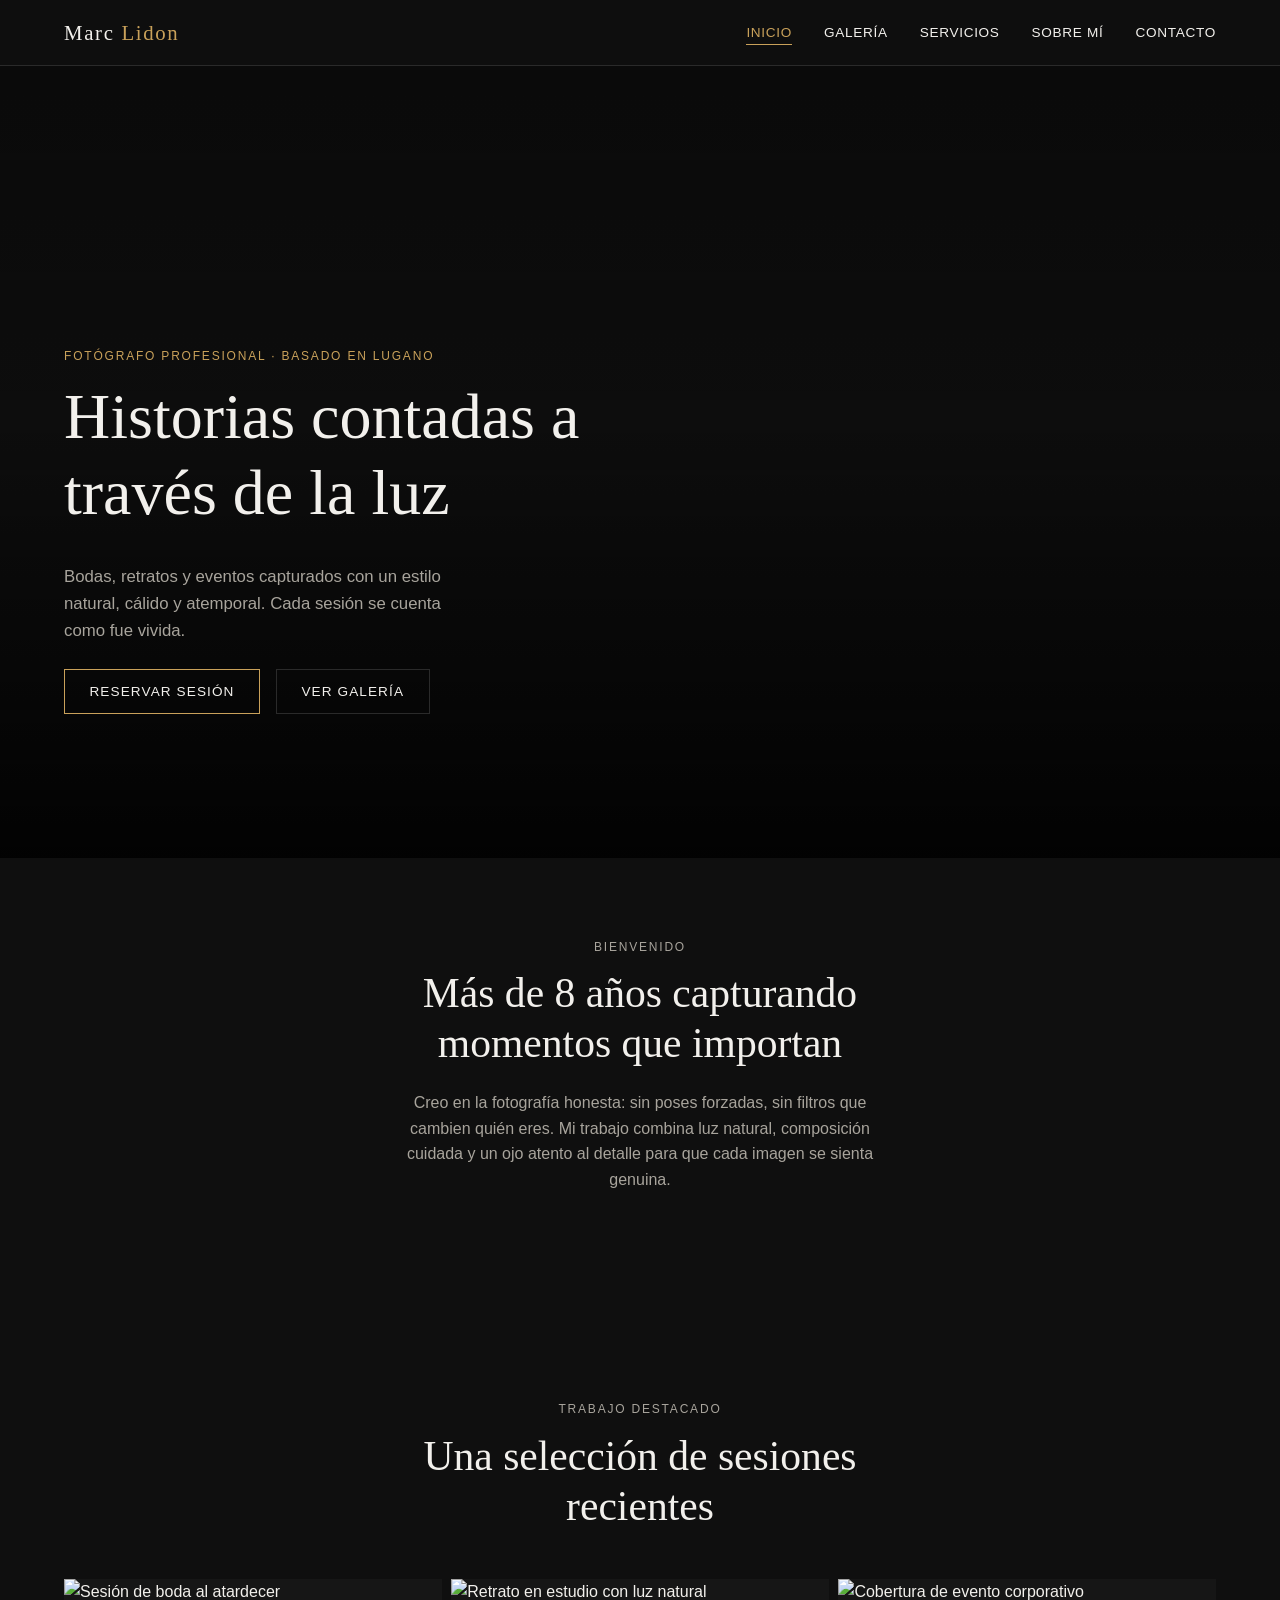
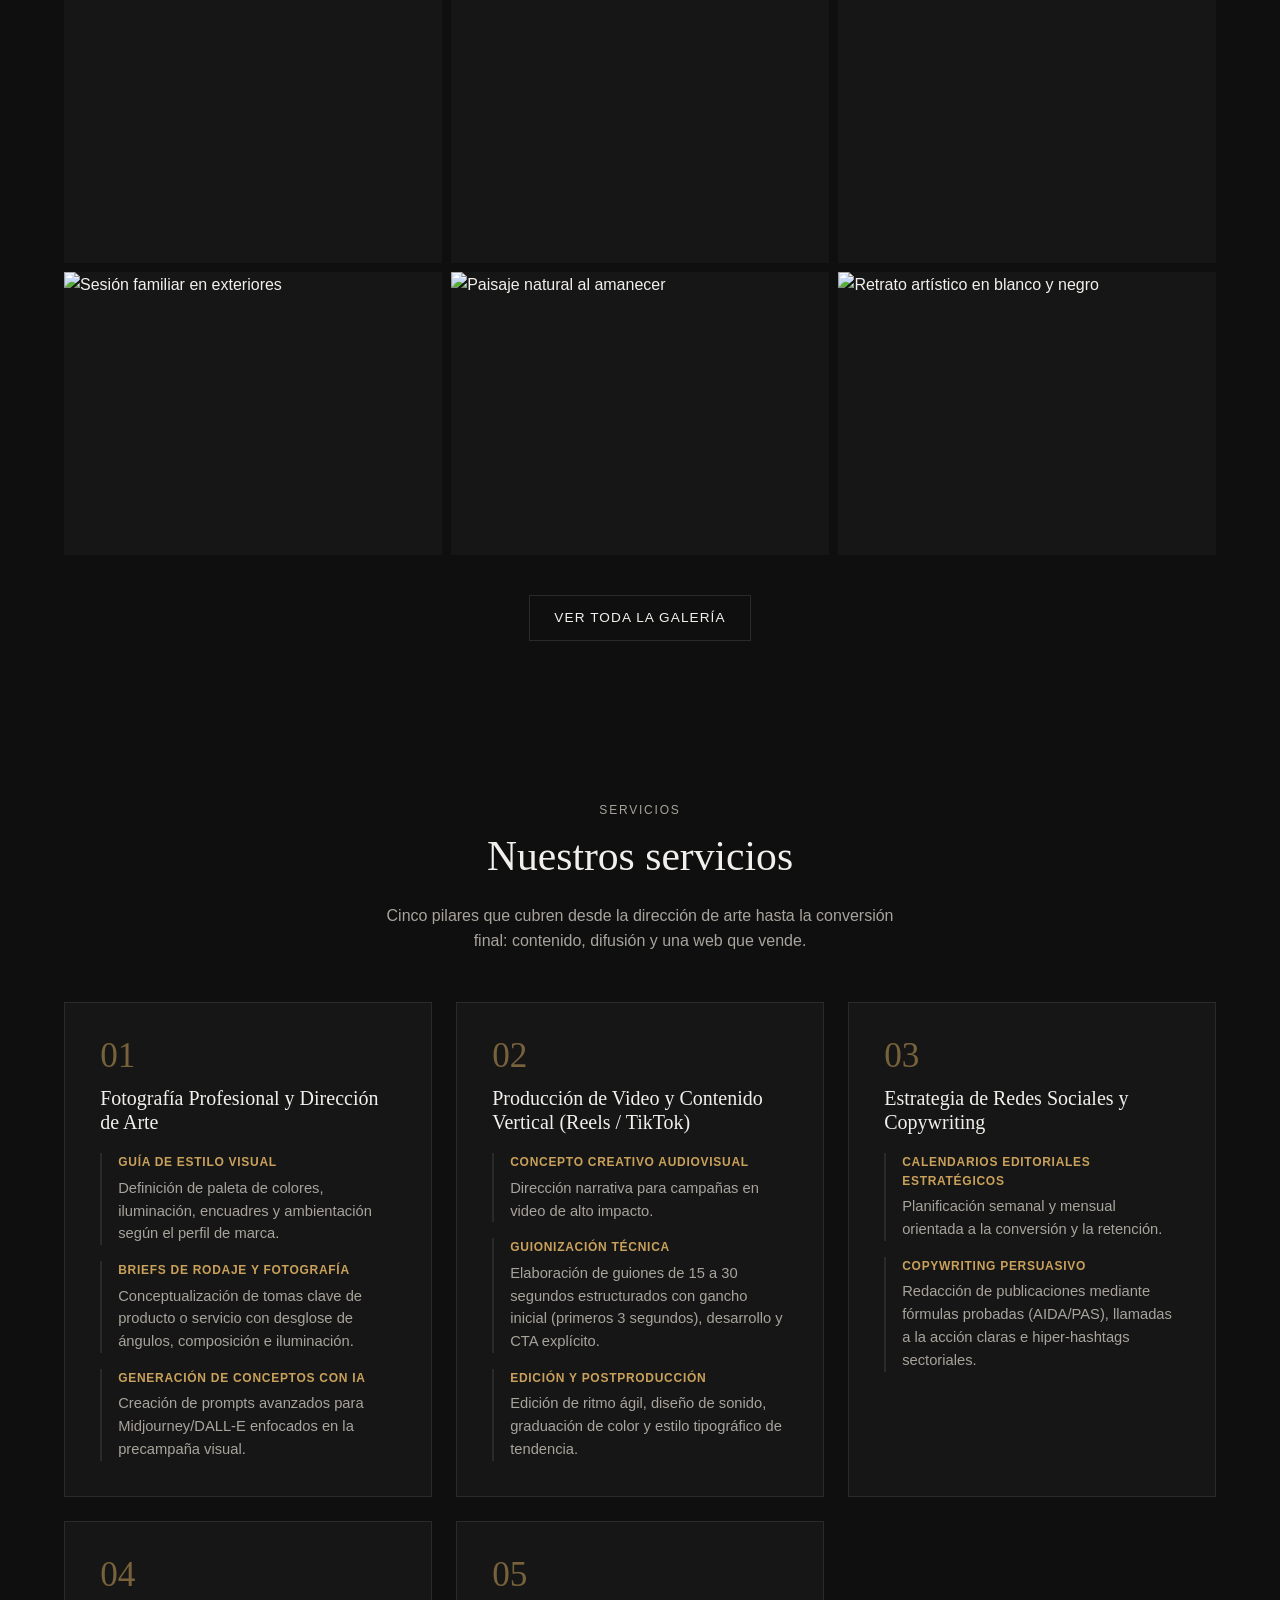
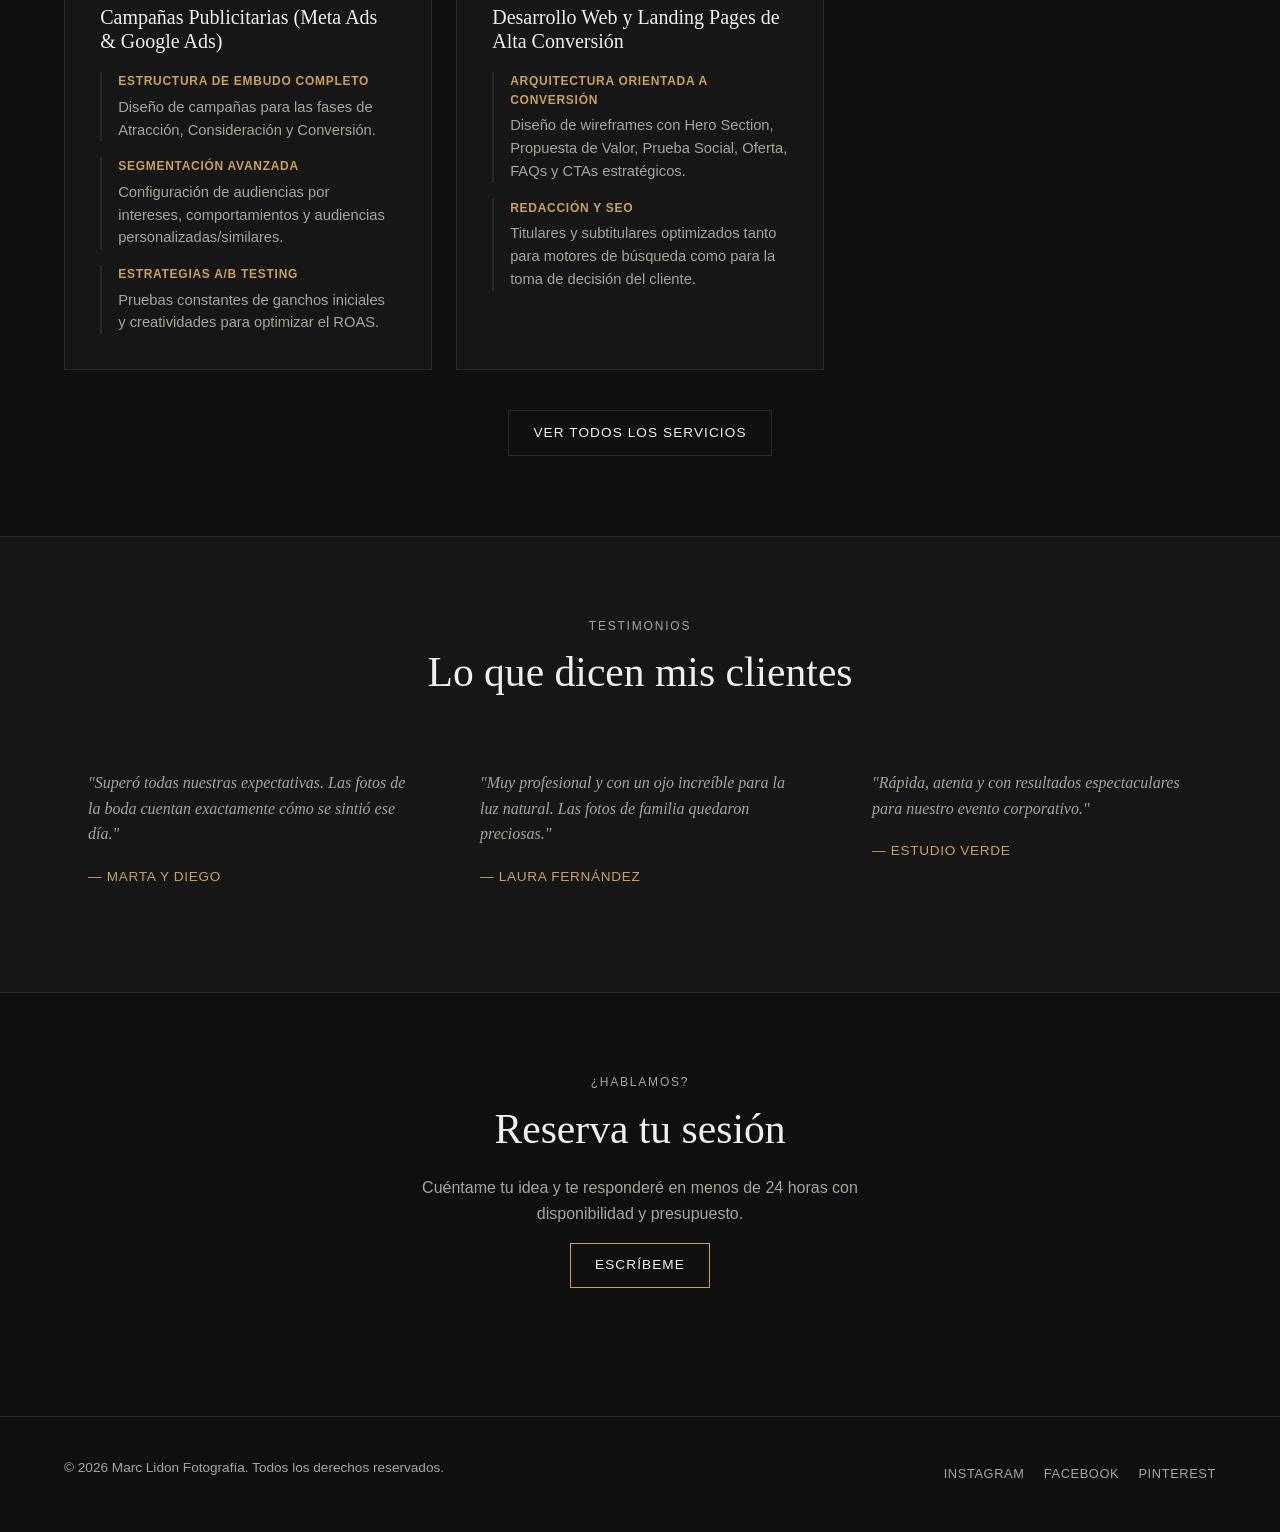
==== commit 5eb22c03: "Replace pricing services with 5-pillar service offering Swap the old photography-package cards (retr" ====
--- a/index.html
+++ b/index.html
@@ -17,6 +17,7 @@
       <ul class="nav__links">
         <li><a href="index.html" aria-current="page">Inicio</a></li>
         <li><a href="galeria.html">Galería</a></li>
+        <li><a href="servicios.html">Servicios</a></li>
         <li><a href="sobre-mi.html">Sobre mí</a></li>
         <li><a href="contacto.html">Contacto</a></li>
       </ul>
@@ -86,27 +87,56 @@
       <div class="container">
         <div class="section-heading reveal">
           <p class="eyebrow">Servicios</p>
-          <h2>Paquetes pensados para cada ocasión</h2>
+          <h2>Nuestros servicios</h2>
+          <p>Cinco pilares que cubren desde la dirección de arte hasta la conversión final: contenido, difusión y una web que vende.</p>
         </div>
-        <div class="services-grid reveal">
-          <div class="service-card">
-            <h3>Retratos</h3>
-            <span class="price">Desde 120€</span>
-            <p>Sesión individual o en pareja de 1 hora, en estudio o exteriores, con 20 fotos editadas.</p>
-            <a href="contacto.html" class="btn btn--ghost">Consultar</a>
+        <div class="pillars-grid reveal">
+          <div class="pillar-card">
+            <div class="pillar-card__index">01</div>
+            <h3>Fotografía Profesional y Dirección de Arte</h3>
+            <ul class="pillar-list">
+              <li><strong>Guía de estilo visual</strong>Definición de paleta de colores, iluminación, encuadres y ambientación según el perfil de marca.</li>
+              <li><strong>Briefs de rodaje y fotografía</strong>Conceptualización de tomas clave de producto o servicio con desglose de ángulos, composición e iluminación.</li>
+              <li><strong>Generación de conceptos con IA</strong>Creación de prompts avanzados para Midjourney/DALL-E enfocados en la precampaña visual.</li>
+            </ul>
           </div>
-          <div class="service-card">
-            <h3>Bodas</h3>
-            <span class="price">Desde 950€</span>
-            <p>Cobertura completa del día, desde los preparativos hasta la fiesta, con álbum digital incluido.</p>
-            <a href="contacto.html" class="btn btn--ghost">Consultar</a>
+          <div class="pillar-card">
+            <div class="pillar-card__index">02</div>
+            <h3>Producción de Video y Contenido Vertical (Reels / TikTok)</h3>
+            <ul class="pillar-list">
+              <li><strong>Concepto creativo audiovisual</strong>Dirección narrativa para campañas en video de alto impacto.</li>
+              <li><strong>Guionización técnica</strong>Elaboración de guiones de 15 a 30 segundos estructurados con gancho inicial (primeros 3 segundos), desarrollo y CTA explícito.</li>
+              <li><strong>Edición y postproducción</strong>Edición de ritmo ágil, diseño de sonido, graduación de color y estilo tipográfico de tendencia.</li>
+            </ul>
           </div>
-          <div class="service-card">
-            <h3>Eventos</h3>
-            <span class="price">Desde 300€</span>
-            <p>Cobertura fotográfica para eventos corporativos, cumpleaños y celebraciones privadas.</p>
-            <a href="contacto.html" class="btn btn--ghost">Consultar</a>
+          <div class="pillar-card">
+            <div class="pillar-card__index">03</div>
+            <h3>Estrategia de Redes Sociales y Copywriting</h3>
+            <ul class="pillar-list">
+              <li><strong>Calendarios editoriales estratégicos</strong>Planificación semanal y mensual orientada a la conversión y la retención.</li>
+              <li><strong>Copywriting persuasivo</strong>Redacción de publicaciones mediante fórmulas probadas (AIDA/PAS), llamadas a la acción claras e hiper-hashtags sectoriales.</li>
+            </ul>
           </div>
+          <div class="pillar-card">
+            <div class="pillar-card__index">04</div>
+            <h3>Campañas Publicitarias (Meta Ads &amp; Google Ads)</h3>
+            <ul class="pillar-list">
+              <li><strong>Estructura de embudo completo</strong>Diseño de campañas para las fases de Atracción, Consideración y Conversión.</li>
+              <li><strong>Segmentación avanzada</strong>Configuración de audiencias por intereses, comportamientos y audiencias personalizadas/similares.</li>
+              <li><strong>Estrategias A/B testing</strong>Pruebas constantes de ganchos iniciales y creatividades para optimizar el ROAS.</li>
+            </ul>
+          </div>
+          <div class="pillar-card">
+            <div class="pillar-card__index">05</div>
+            <h3>Desarrollo Web y Landing Pages de Alta Conversión</h3>
+            <ul class="pillar-list">
+              <li><strong>Arquitectura orientada a conversión</strong>Diseño de wireframes con Hero Section, Propuesta de Valor, Prueba Social, Oferta, FAQs y CTAs estratégicos.</li>
+              <li><strong>Redacción y SEO</strong>Titulares y subtitulares optimizados tanto para motores de búsqueda como para la toma de decisión del cliente.</li>
+            </ul>
+          </div>
+        </div>
+        <div style="text-align:center; margin-top: 2.5rem;">
+          <a href="servicios.html" class="btn btn--ghost">Ver todos los servicios</a>
         </div>
       </div>
     </section>
--- a/css/style.css
+++ b/css/style.css
@@ -468,6 +468,66 @@
 }
 
 /* ============================================
+   Pilares de servicio (tarjetas ampliadas)
+   ============================================ */
+.pillars-grid {
+  display: grid;
+  grid-template-columns: repeat(auto-fit, minmax(300px, 1fr));
+  gap: var(--gap);
+}
+
+.pillar-card {
+  border: 1px solid var(--border);
+  background: var(--bg-alt);
+  padding: 2.2rem;
+  transition: border-color 0.25s ease;
+}
+
+.pillar-card:hover {
+  border-color: var(--accent);
+}
+
+.pillar-card__index {
+  font-family: var(--font-serif);
+  font-size: 2.2rem;
+  line-height: 1;
+  color: var(--accent);
+  opacity: 0.55;
+  margin-bottom: 0.8rem;
+}
+
+.pillar-card h3 {
+  font-size: 1.25rem;
+  margin-bottom: 1.2rem;
+}
+
+.pillar-list {
+  list-style: none;
+  margin: 0;
+  padding: 0;
+  display: flex;
+  flex-direction: column;
+  gap: 1rem;
+}
+
+.pillar-list li {
+  border-left: 2px solid var(--border);
+  padding-left: 1rem;
+  font-size: 0.92rem;
+  line-height: 1.55;
+  color: var(--text-muted);
+}
+
+.pillar-list li strong {
+  display: block;
+  color: var(--accent);
+  font-size: 0.75rem;
+  text-transform: uppercase;
+  letter-spacing: 0.06em;
+  margin-bottom: 0.3rem;
+}
+
+/* ============================================
    Testimonios
    ============================================ */
 .testimonials {
